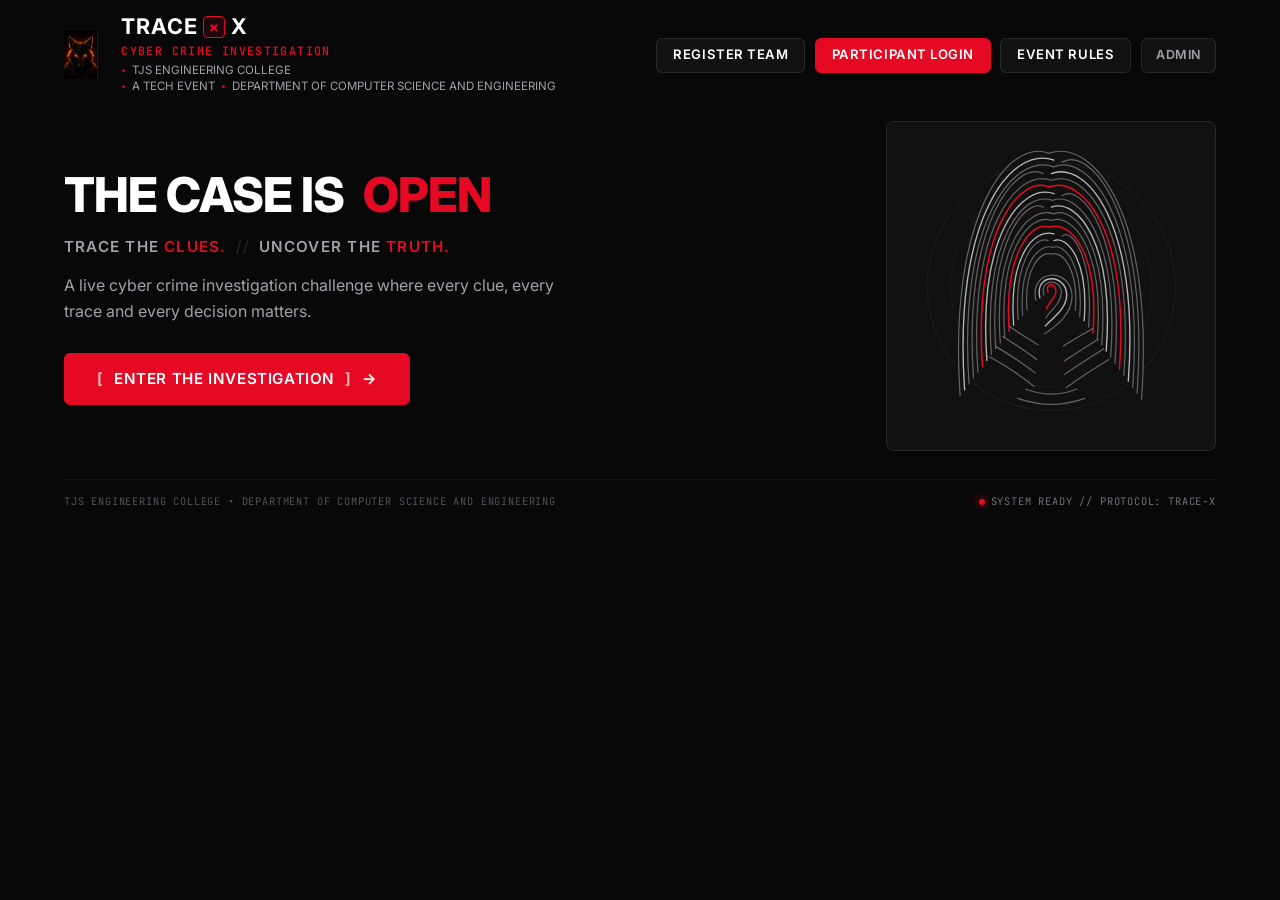
==== index.html @ c1a554b7 "Initial commit: TRACE x X cyber crime investigation portal & admin system" ====
<!DOCTYPE html>
<html lang="en">
<head>
  <meta charset="UTF-8">
  <meta name="viewport" content="width=device-width, initial-scale=1.0">
  <meta name="description" content="TRACE × X — Cyber Crime Investigation Technical Event conducted by the Department of Computer Science & Engineering, TJS Engineering College. The case is open.">
  <meta name="theme-color" content="#040405">
  <title>TRACE × X — Cyber Crime Investigation | TJS Engineering College</title>

  <!-- Google Fonts: Inter (Body), Montserrat (Cinematic Headings), JetBrains Mono (Technical Details) -->
  <link rel="preconnect" href="https://fonts.googleapis.com">
  <link rel="preconnect" href="https://fonts.gstatic.com" crossorigin>
  <link href="https://fonts.googleapis.com/css2?family=Inter:wght@400;500;600&family=JetBrains+Mono:wght@400;500;700&family=Montserrat:wght@700;800;900&display=swap" rel="stylesheet">

  <!-- Core Stylesheet -->
  <link rel="stylesheet" href="assets/css/style.css?v=poster">

  <!-- Session Check to Avoid Intro Flash During Internal Navigation -->
  <script>
    if (sessionStorage.getItem('traceX_intro_completed') === 'true' && !window.location.search.includes('intro=1') && !window.location.search.includes('t=')) {
      document.documentElement.classList.add('intro-bypassed');
    } else {
      document.documentElement.classList.add('intro-active');
    }
  </script>
</head>
<body>

  <!-- =========================================================================
  <!-- =========================================================================
       FINAL INTRO IMPLEMENTATION — EXACT 6-STEP STORYBOARD (10.0 SECONDS TOTAL)
       STEP 1 (0.0–0.8s): BLACK SCREEN (Completely black screen)
       STEP 2 (0.8–2.0s): DUAL SLASH (Two sharp crimson-red metallic slashes collide at center)
       STEP 3 (2.0–3.7s): EXACT SCREEN-CRACK EFFECT (Full-viewport glass cracks & central X)
       STEP 4 (3.7–5.2s): FULLSCREEN DIGITAL DISPLAY REVEAL (Complete viewport display, edge lighting)
       STEP 5 (5.2–9.0s): FULLSCREEN WELCOME TITLE ("WELCOME TO TRACE × X" across full screen)
       STEP 6 (9.0–10.0s): FINAL HOLD & HOMEPAGE TRANSITION (Auto transition at exactly 10.0s)
       ========================================================================= -->
  <div id="cinematic-intro-overlay" class="cinematic-intro-overlay" role="dialog" aria-modal="true" aria-label="TRACE × X Cinematic Intro">
    <div class="intro-stage-container" id="intro-stage-container">
      
      <!-- STEP 2: DUAL METALLIC SLASHES -->
      <div class="intro-slashes-container" aria-hidden="true">
        <div class="intro-slash slash-left" id="slash-left">
          <div class="slash-blade"></div>
          <div class="slash-flare"></div>
        </div>
        <div class="intro-slash slash-right" id="slash-right">
          <div class="slash-blade"></div>
          <div class="slash-flare"></div>
        </div>
      </div>

      <!-- STEP 3: EXACT FULL-VIEWPORT SCREEN-CRACK EFFECT & IMPACT -->
      <div class="intro-impact-container" id="intro-impact-container" aria-hidden="true">
        <div class="impact-flash" id="impact-flash"></div>
        <div class="impact-star-flare" id="impact-star-flare"></div>
        <div class="impact-x-energy" id="impact-x-energy">
          <div class="impact-x-arm arm-diag-left"></div>
          <div class="impact-x-arm arm-diag-right"></div>
        </div>
        <svg class="impact-crack-svg" id="impact-crack-svg" viewBox="0 0 1920 1080" preserveAspectRatio="none" fill="none" xmlns="http://www.w3.org/2000/svg">
          <!-- Central Impact Point (Center at 960, 540) -->
          <circle cx="960" cy="540" r="6" fill="#FFFFFF" class="crack-core" />
          <circle cx="960" cy="540" r="14" fill="none" stroke="#FF2438" stroke-width="2" class="crack-core-ring" />
          
          <!-- Primary Strong Diagonal Fracture Rays to Viewport Corners -->
          <path class="crack-ray crack-ray-tl" d="M960 540 L810 450 L680 390 L520 280 L350 180 L180 80 L0 0" stroke="#FFFFFF" stroke-width="2.2" stroke-linecap="round" />
          <path class="crack-ray crack-ray-tr" d="M960 540 L1110 450 L1240 390 L1400 280 L1570 180 L1740 80 L1920 0" stroke="#FFFFFF" stroke-width="2.2" stroke-linecap="round" />
          <path class="crack-ray crack-ray-br" d="M960 540 L1120 630 L1260 700 L1420 810 L1590 910 L1760 1000 L1920 1080" stroke="#FFFFFF" stroke-width="2.2" stroke-linecap="round" />
          <path class="crack-ray crack-ray-bl" d="M960 540 L800 630 L660 700 L500 810 L330 910 L160 1000 L0 1080" stroke="#FFFFFF" stroke-width="2.2" stroke-linecap="round" />
          
          <!-- Cardinal & Secondary Rays Spreading Across Viewport -->
          <path class="crack-ray crack-ray-t" d="M960 540 L940 410 L970 290 L950 150 L960 0" stroke="#FFFFFF" stroke-width="1.8" stroke-linecap="round" />
          <path class="crack-ray crack-ray-b" d="M960 540 L975 670 L950 790 L965 930 L960 1080" stroke="#FFFFFF" stroke-width="1.8" stroke-linecap="round" />
          <path class="crack-ray crack-ray-l" d="M960 540 L790 530 L620 550 L420 535 L210 545 L0 540" stroke="#FFFFFF" stroke-width="1.8" stroke-linecap="round" />
          <path class="crack-ray crack-ray-r" d="M960 540 L1130 530 L1300 550 L1500 535 L1710 545 L1920 540" stroke="#FFFFFF" stroke-width="1.8" stroke-linecap="round" />
          
          <!-- Smaller Branching Fractures Between Main Cracks -->
          <path class="crack-ray crack-branch-1" d="M960 540 L860 360 L780 230 L710 90" stroke="#FFFFFF" stroke-width="1.4" stroke-linecap="round" />
          <path class="crack-ray crack-branch-2" d="M960 540 L1060 360 L1140 230 L1210 90" stroke="#FFFFFF" stroke-width="1.4" stroke-linecap="round" />
          <path class="crack-ray crack-branch-3" d="M960 540 L1070 720 L1160 850 L1230 990" stroke="#FFFFFF" stroke-width="1.4" stroke-linecap="round" />
          <path class="crack-ray crack-branch-4" d="M960 540 L850 720 L760 850 L690 990" stroke="#FFFFFF" stroke-width="1.4" stroke-linecap="round" />

          <!-- Lateral Crimson-Red Fracture Highlights -->
          <path class="crack-sub crack-sub-1" d="M810 450 L760 480 L710 495 L650 510" stroke="#FF2438" stroke-width="1.3" stroke-linecap="round" />
          <path class="crack-sub crack-sub-2" d="M1110 450 L1160 480 L1210 495 L1270 510" stroke="#FF2438" stroke-width="1.3" stroke-linecap="round" />
          <path class="crack-sub crack-sub-3" d="M1120 630 L1080 680 L1030 710 L990 750" stroke="#FF2438" stroke-width="1.3" stroke-linecap="round" />
          <path class="crack-sub crack-sub-4" d="M800 630 L840 680 L890 710 L930 750" stroke="#FF2438" stroke-width="1.3" stroke-linecap="round" />
          <path class="crack-sub crack-sub-5" d="M520 280 L480 320 L440 350" stroke="#FF2438" stroke-width="1.3" stroke-linecap="round" />
          <path class="crack-sub crack-sub-6" d="M1400 280 L1440 320 L1480 350" stroke="#FF2438" stroke-width="1.3" stroke-linecap="round" />
          
          <!-- Realistic Shattered Glass Shard Facets (Subtle Transparent Refraction) -->
          <polygon points="960,540 1030,480 1000,570" fill="rgba(255,255,255,0.06)" stroke="rgba(255,255,255,0.35)" stroke-width="0.9" class="crack-shard" />
          <polygon points="960,540 890,470 930,440" fill="rgba(255,255,255,0.06)" stroke="rgba(255,255,255,0.35)" stroke-width="0.9" class="crack-shard" />
          <polygon points="960,540 880,590 920,620" fill="rgba(255,255,255,0.06)" stroke="rgba(255,255,255,0.35)" stroke-width="0.9" class="crack-shard" />
          <polygon points="960,540 1040,610 990,630" fill="rgba(255,255,255,0.06)" stroke="rgba(255,255,255,0.35)" stroke-width="0.9" class="crack-shard" />
          <polygon points="960,540 980,440 1050,470" fill="rgba(229,9,36,0.07)" stroke="rgba(255,36,56,0.35)" stroke-width="0.9" class="crack-shard" />
          <polygon points="960,540 940,640 870,610" fill="rgba(229,9,36,0.07)" stroke="rgba(255,36,56,0.35)" stroke-width="0.9" class="crack-shard" />
        </svg>
      </div>

      <!-- STEP 4 & 5: FULLSCREEN DIGITAL DISPLAY & FULLSCREEN WELCOME TITLE -->
      <div class="intro-fullscreen-display" id="intro-fullscreen-display">
        <!-- Full-Viewport Restrained Crimson Edge Lighting & Subtle Digital Sheen -->
        <div class="display-edge-lighting" aria-hidden="true"></div>
        <div class="display-scanline-sheen" aria-hidden="true"></div>
        <div class="display-ambient-core" aria-hidden="true"></div>

        <!-- STEP 5: FULLSCREEN WELCOME TITLE (CENTERED DIRECTLY ON VIEWPORT) -->
        <div class="display-title-container" id="display-title-container">
          <div class="intro-welcome-group" id="intro-welcome-group">
            <div class="intro-welcome-sub">WELCOME TO</div>
            <h1 class="intro-welcome-heading" id="intro-welcome-heading">
              TRACE <span class="accent-title-sep">×</span> <span class="accent-crimson-letter">X</span>
            </h1>
          </div>
        </div>
      </div>

    </div>
  </div>

  <!-- =========================================================================
       ATMOSPHERIC FORENSIC BACKGROUND (CSS BASED)
       ========================================================================= -->
  <div class="bg-ambient-layer" aria-hidden="true">
    <div class="ambient-glow-core"></div>
    <div class="ambient-glow-top"></div>
    <div class="forensic-grid"></div>
    <div class="forensic-crosshair crosshair-tl">+ 00.12° N // FORENSIC CORE</div>
    <div class="forensic-crosshair crosshair-br">SYS.LEVEL // TRACE × X</div>
  </div>

  <!-- =========================================================================
       PAGE CONTENT WRAPPER
       ========================================================================= -->
  <div class="page-container">

    <!-- ---------------------------------------------------------------------
         HEADER — TOP SECTION
         --------------------------------------------------------------------- -->
    <header class="site-header" id="site-header">
      <div class="container-wide">
        <div class="header-inner">
          
          <!-- LEFT SIDE: BRANDING -->
          <a href="index.html" class="brand-group" style="text-decoration: none; color: inherit;">
            <div class="brand-logo-wrap">
              <img src="assets/images/fox-logo.png" alt="FOX Technical Event Logo" class="fox-logo-img">
            </div>

            <div class="brand-text-column">
              <!-- Event Title -->
              <div class="brand-title-row">
                <span class="brand-title-text">TRACE</span>
                <span class="brand-x-badge" aria-label="X">
                  <span class="brand-x-symbol">×</span>
                </span>
                <span class="brand-title-text">X</span>
              </div>

              <!-- Subtitle -->
              <div class="brand-subtitle">CYBER CRIME INVESTIGATION</div>

              <!-- Institutional Details -->
              <div class="brand-college-info">
                <div class="brand-college-line">
                  <span class="brand-bullet">•</span>
                  <span>TJS ENGINEERING COLLEGE</span>
                </div>
                <div class="brand-college-line">
                  <span class="brand-bullet">•</span>
                  <span>A TECH EVENT</span>
                  <span class="brand-bullet">•</span>
                  <span>DEPARTMENT OF COMPUTER SCIENCE AND ENGINEERING</span>
                </div>
              </div>
            </div>
          </a>

          <!-- RIGHT SIDE: FOUR ACTION BUTTONS IN ONE ROW -->
          <nav class="header-actions" aria-label="Quick Access">
            <a href="register.html" class="nav-action-btn btn-register-team" id="btn-register-team">
              REGISTER TEAM
            </a>
            <a href="login.html" class="nav-action-btn btn-participant-login" id="btn-participant-login">
              PARTICIPANT LOGIN
            </a>
            <a href="rules.html" class="nav-action-btn btn-event-rules" id="btn-event-rules">
              EVENT RULES
            </a>
            <a href="admin-login.html" class="nav-action-btn btn-admin" id="btn-admin">
              ADMIN
            </a>
          </nav>

        </div>
      </div>
    </header>

    <!-- =========================================================================
         VIEW 1: HOMEPAGE VIEW (HERO SECTION + FOOTER)
         ========================================================================= -->
    <div class="trace-view trace-view-active" id="view-homepage">
      <!-- ---------------------------------------------------------------------
           MAIN HERO SECTION (CENTERED & BALANCED)
           --------------------------------------------------------------------- -->
      <main class="hero-wrapper" id="main-content">
      <div class="container-wide">
        <div class="hero-layout-grid">

          <section class="hero-content" aria-labelledby="main-heading">

            <!-- MAIN HEADING: THE CASE IS OPEN -->
            <h1 class="hero-main-heading" id="main-heading">
              <span class="heading-white">THE CASE IS</span>
              <span class="heading-open">OPEN</span>
            </h1>

            <!-- SUBHEADING -->
            <div class="hero-subheading">
              <span>TRACE THE <span class="highlight-crimson">CLUES.</span></span>
              <span class="subheading-divider" aria-hidden="true">//</span>
              <span>UNCOVER THE <span class="highlight-crimson">TRUTH.</span></span>
            </div>

            <!-- DESCRIPTION -->
            <p class="hero-description">
              A live cyber crime investigation challenge where every clue,
              every trace and every decision matters.
            </p>

            <!-- PRIMARY ACTION BUTTON -->
            <div class="hero-action-group">
              <a href="cases.html" class="btn-enter-investigation" id="btn-enter-investigation">
                <span class="btn-bracket">[</span>
                <span>ENTER THE INVESTIGATION</span>
                <span class="btn-bracket">]</span>
                <span class="btn-arrow" aria-hidden="true">→</span>
              </a>
            </div>

          </section>

          <!-- RIGHT-SIDE DIGITAL FORENSICS VISUAL (DECORATIVE) -->
          <aside class="hero-forensics-visual" aria-hidden="true" role="presentation">
            <div class="forensic-hud-frame">
              <!-- Corner brackets -->
              <span class="hud-bracket hud-bracket-tl"></span>
              <span class="hud-bracket hud-bracket-tr"></span>
              <span class="hud-bracket hud-bracket-bl"></span>
              <span class="hud-bracket hud-bracket-br"></span>

              <!-- Corner HUD details -->
              <span class="hud-meta-label hud-meta-tl">+ 00.12° N // FORENSIC</span>
              <span class="hud-meta-label hud-meta-tr">SYS.LEVEL 07</span>
              <span class="hud-meta-label hud-meta-bl">BIOMETRIC SCAN</span>
              <span class="hud-meta-label hud-meta-br">X-TRACE // 0x4F</span>

              <!-- Moving Laser Scanning Beam -->
              <div class="forensic-scanner-beam"></div>

              <!-- Vector HUD & Fingerprint Graphic -->
              <svg class="forensic-hud-svg" viewBox="0 0 420 430" fill="none" xmlns="http://www.w3.org/2000/svg">
                <!-- Circular Target Reticles -->
                <circle class="reticle-outer" cx="210" cy="215" r="185" />
                <circle class="reticle-mid" cx="210" cy="215" r="150" />
                <circle class="reticle-inner" cx="210" cy="215" r="115" />

                <!-- Reticle Axes -->
                <line class="reticle-axis" x1="210" y1="20" x2="210" y2="60" />
                <line class="reticle-axis" x1="210" y1="370" x2="210" y2="410" />
                <line class="reticle-axis" x1="15" y1="215" x2="55" y2="215" />
                <line class="reticle-axis" x1="365" y1="215" x2="405" y2="215" />

                <!-- Coordinate text markers -->
                <text x="210" y="16" class="hud-axis-text">000° // NOR</text>
                <text x="408" y="218" class="hud-axis-text">090°</text>
                <text x="210" y="424" class="hud-axis-text">180° // SOU</text>
                <text x="12" y="218" class="hud-axis-text">270°</text>

                <!-- Center Crosshair Accent -->
                <circle cx="210" cy="215" r="3" fill="rgba(229,9,36,0.3)" />

                <!-- Intricate Biometric Fingerprint Ridges -->
                <g class="fp-ridges-group">
                  <path class="fp-ridge fp-core" d="M 205 224 C 200 210 216 208 217 222 C 216 232 207 238 203 248" />
                  <path class="fp-ridge" d="M 199 228 C 192 204 224 202 225 224 C 224 242 209 250 202 262" />
                  <path class="fp-ridge fp-white" d="M 193 232 C 184 196 232 194 233 228 C 232 250 212 262 201 274" />
                  <path class="fp-ridge" d="M 187 236 C 176 188 240 186 241 230 C 240 258 217 274 200 286" />
                  <path class="fp-ridge" d="M 173.9 249.6 C 168.9 188.6 194.0 161.2 210.0 167.0 C 226.0 161.2 251.1 188.6 245.7 251.0" />
                  <path class="fp-ridge" d="M 167.2 258.3 C 161.4 183.1 191.1 150.0 212.7 157.0 C 228.9 150.0 258.6 183.1 252.3 259.9" />
                  <path class="fp-ridge" d="M 160.6 264.4 C 153.8 177.6 186.2 138.8 205.2 147.0" />
                  <path class="fp-ridge fp-white" d="M 214.0 147.0 C 233.8 138.8 266.2 177.6 258.9 266.4" />
                  <path class="fp-ridge fp-white" d="M 153.9 273.0 C 146.3 172.1 183.3 127.6 213.9 137.0" />
                  <path class="fp-ridge" d="M 226.0 140.0 C 240.7 127.6 273.7 172.1 265.5 275.4" />
                  <path class="fp-ridge fp-glow" d="M 147.3 281.8 C 138.7 166.6 180.4 116.4 207.2 127.0 C 239.6 116.4 281.3 166.6 272.0 284.4" />
                  <path class="fp-ridge" d="M 140.6 290.5 C 131.2 161.1 177.5 105.2 210.0 117.0 C 242.5 105.2 288.8 161.1 278.6 293.4" />
                  <path class="fp-ridge" d="M 134.0 299.2 C 123.6 155.6 174.5 94.0 213.7 107.0 C 245.5 94.0 296.4 155.6 285.2 302.4" />
                  <path class="fp-ridge" d="M 127.3 308.0 C 116.0 150.1 171.6 82.8 198.0 97.0" />
                  <path class="fp-ridge fp-white" d="M 210.0 97.0 C 248.4 82.8 304.0 150.1 291.8 311.4" />
                  <path class="fp-ridge" d="M 120.7 316.7 C 108.5 144.6 168.7 71.6 211.7 87.0 C 251.3 71.6 311.5 144.6 298.4 320.3" />
                  <path class="fp-ridge fp-white" d="M 114.0 325.4 C 100.9 139.1 165.8 60.4 214.0 77.0" />
                  <path class="fp-ridge" d="M 226.0 80.0 C 254.2 60.4 319.1 139.1 304.9 329.3" />
                  <path class="fp-ridge fp-glow" d="M 107.4 334.2 C 93.4 133.6 162.8 49.2 206.6 67.0 C 257.2 49.2 326.6 133.6 311.5 338.3" />
                  <path class="fp-ridge" d="M 100.7 342.9 C 85.8 128.1 159.9 38.0 210.0 57.0 C 260.1 38.0 334.2 128.1 318.1 347.3" />
                  <path class="fp-ridge" d="M 94.1 351.6 C 78.2 122.6 157.0 26.8 197.8 47.0" />
                  <path class="fp-ridge fp-white" d="M 210.0 47.0 C 263.0 26.8 341.8 122.6 324.7 356.3" />
                  <path class="fp-ridge" d="M 87.4 360.4 C 70.7 117.1 154.1 15.6 213.6 37.0 C 266.0 15.6 349.3 117.1 331.3 365.3" />
                  <path class="fp-ridge fp-white" d="M 80.8 369.1 C 63.1 111.6 151.1 4.4 214.0 27.0" />
                  <path class="fp-ridge" d="M 226.0 30.0 C 268.9 4.4 356.9 111.6 337.8 374.2" />
                  <path class="fp-ridge" d="M 74.1 377.8 C 55.6 106.1 148.2 -6.8 206.5 17.0 C 271.8 -6.8 364.4 106.1 344.4 383.2" />
                  <path class="fp-ridge" d="M 148 275 C 160 284 175 292 190 302" />
                  <path class="fp-ridge" d="M 138 290 C 154 300 170 310 188 324" />
                  <path class="fp-ridge" d="M 128 305 C 146 316 166 328 186 344" />
                  <path class="fp-ridge" d="M 118 320 C 140 332 162 346 184 364" />
                  <path class="fp-ridge" d="M 272 278 C 258 286 244 294 228 304" />
                  <path class="fp-ridge" d="M 280 294 C 264 304 248 314 230 326" />
                  <path class="fp-ridge" d="M 288 308 C 270 320 250 332 230 346" />
                  <path class="fp-ridge" d="M 296 324 C 276 336 254 350 232 366" />
                  <path class="fp-ridge" d="M 172 368 C 196 378 224 378 248 368" />
                  <path class="fp-ridge" d="M 160 382 C 195 394 225 394 260 382" />
                </g>

                <!-- Evidence Node 01 (Upper Left Minutia) -->
                <g class="evidence-node-group">
                  <polyline class="evidence-line" points="152,162 108,125 48,125" />
                  <circle class="evidence-node-ring" cx="152" cy="162" r="7" />
                  <circle class="evidence-node-dot" cx="152" cy="162" r="2.5" />
                  <rect class="evidence-tag-bg" x="42" y="112" width="68" height="15" rx="2" />
                  <text class="evidence-tag-text" x="48" y="123">NODE // 01</text>
                </g>

                <!-- Evidence Node 02 (Upper Right Bifurcation) -->
                <g class="evidence-node-group">
                  <polyline class="evidence-line" points="268,178 316,145 376,145" />
                  <circle class="evidence-node-ring" cx="268" cy="178" r="7" />
                  <circle class="evidence-node-dot" cx="268" cy="178" r="2.5" />
                  <rect class="evidence-tag-bg" x="312" y="132" width="66" height="15" rx="2" />
                  <text class="evidence-tag-text" x="318" y="143">BIFURC // 02</text>
                </g>

                <!-- Evidence Node 03 (Lower Left Delta) -->
                <g class="evidence-node-group">
                  <polyline class="evidence-line" points="145,275 102,305 44,305" />
                  <circle class="evidence-node-ring" cx="145" cy="275" r="7" />
                  <circle class="evidence-node-dot" cx="145" cy="275" r="2.5" />
                  <rect class="evidence-tag-bg" x="44" y="292" width="62" height="15" rx="2" />
                  <text class="evidence-tag-text" x="50" y="303">DELTA // 03</text>
                </g>

                <!-- Evidence Node 04 (Lower Right Match) -->
                <g class="evidence-node-group">
                  <polyline class="evidence-line" points="275,290 322,320 376,320" />
                  <circle class="evidence-node-ring" cx="275" cy="290" r="7" />
                  <circle class="evidence-node-dot" cx="275" cy="290" r="2.5" />
                  <rect class="evidence-tag-bg" x="316" y="307" width="62" height="15" rx="2" />
                  <text class="evidence-tag-text" x="322" y="318">MATCH // 99%</text>
                </g>
              </svg>
            </div>

            <!-- Small Technical Telemetry Panel -->
            <div class="forensic-tech-card">
              <div class="tech-card-header">
                <div class="tech-card-status">
                  <span class="status-pulse-dot" aria-hidden="true"></span>
                  <span class="status-title">TRACE STATUS: ACTIVE</span>
                </div>
                <span class="tech-card-code">SEC.07 // FORENSIC</span>
              </div>
              <div class="tech-card-grid">
                <div class="tech-metric">
                  <span class="metric-label">DIGITAL FORENSICS</span>
                  <span class="metric-value">ANALYSIS RUNNING</span>
                </div>
                <div class="tech-metric">
                  <span class="metric-label">EVIDENCE DETECTED</span>
                  <span class="metric-value metric-alert">99.4% BIOMETRIC</span>
                </div>
                <div class="tech-metric">
                  <span class="metric-label">SIGNAL ANALYSIS</span>
                  <span class="metric-value">INTEGRITY VERIFIED</span>
                </div>
              </div>
            </div>

          </aside>

        </div>
      </div>
    </main>

    <!-- ---------------------------------------------------------------------
         MINIMAL SUBTLE FOOTER STRIP
         --------------------------------------------------------------------- -->
    <footer class="site-footer-minimal" id="homepage-footer">
      <div class="container-wide">
        <div class="footer-inner-minimal">
          <div>
            TJS ENGINEERING COLLEGE • DEPARTMENT OF COMPUTER SCIENCE AND ENGINEERING
          </div>
          <div class="footer-status-pill">
            <span class="status-dot" aria-hidden="true"></span>
            <span>SYSTEM READY // PROTOCOL: TRACE-X</span>
          </div>
        </div>
      </div>
    </footer>

    </div><!-- End #view-homepage -->

    <!-- =========================================================================
         VIEW 2: CASE SELECTION PROTOCOL (PRESERVED UI & ALL 15 CARDS)
         ========================================================================= -->
    <div class="trace-view" id="view-case-selection" style="display: none;">
      <main class="cases-wrapper" id="cases-content">
        <div class="container-wide">

          <!-- Subtle Back to Homepage Link -->
          <div>
            <a href="index.html" class="back-home-link" id="btn-back-home">
              <span>←</span> BACK TO HOMEPAGE
            </a>
          </div>

          <!-- Section Introduction -->
          <div class="cases-intro-block">
            <div class="cases-protocol-tag">CASE SELECTION PROTOCOL</div>
            <h1 class="cases-title">SELECT YOUR CASE</h1>
            <p class="cases-subtitle">
              Choose a cyber crime investigation case to begin your mission.
            </p>
          </div>

          <!-- INVESTIGATION CASES RESPONSIVE GRID -->
          <div class="cases-grid" role="radiogroup" aria-label="Select Investigation Case" id="cases-grid-container">

            <!-- CASE 01 -->
            <article class="case-card" role="radio" tabindex="0" aria-checked="false" data-case-id="case-01" data-case-name="CASE 01 — STOLEN SOCIAL MEDIA ACCOUNT">
              <h2 class="case-name">CASE 01 — STOLEN SOCIAL MEDIA ACCOUNT</h2>
              <p class="case-description">
                A student's social media account has been taken over.<br>Find how the attacker gained access.
              </p>
            </article>

            <!-- CASE 02 -->
            <article class="case-card" role="radio" tabindex="0" aria-checked="false" data-case-id="case-02" data-case-name="CASE 02 — PHISHING EMAIL ATTACK">
              <h2 class="case-name">CASE 02 — PHISHING EMAIL ATTACK</h2>
              <p class="case-description">
                A student receives a suspicious email asking for login details.<br>Identify the clues that reveal the phishing attempt.
              </p>
            </article>

            <!-- CASE 03 -->
            <article class="case-card" role="radio" tabindex="0" aria-checked="false" data-case-id="case-03" data-case-name="CASE 03 — HACKED COLLEGE WEBSITE">
              <h2 class="case-name">CASE 03 — HACKED COLLEGE WEBSITE</h2>
              <p class="case-description">
                The college website has been changed without permission.<br>Investigate the evidence to understand how access was gained.
              </p>
            </article>

            <!-- CASE 04 -->
            <article class="case-card" role="radio" tabindex="0" aria-checked="false" data-case-id="case-04" data-case-name="CASE 04 — FAKE ONLINE PAYMENT">
              <h2 class="case-name">CASE 04 — FAKE ONLINE PAYMENT</h2>
              <p class="case-description">
                A student loses money after a suspicious online transaction.<br>Trace the evidence and identify the fraud.
              </p>
            </article>

            <!-- CASE 05 -->
            <article class="case-card" role="radio" tabindex="0" aria-checked="false" data-case-id="case-05" data-case-name="CASE 05 — LEAKED STUDENT DATA">
              <h2 class="case-name">CASE 05 — LEAKED STUDENT DATA</h2>
              <p class="case-description">
                Private student information appears on an unauthorised platform.<br>Investigate how the information may have been exposed.
              </p>
            </article>

            <!-- CASE 06 -->
            <article class="case-card" role="radio" tabindex="0" aria-checked="false" data-case-id="case-06" data-case-name="CASE 06 — PASSWORD THEFT">
              <h2 class="case-name">CASE 06 — PASSWORD THEFT</h2>
              <p class="case-description">
                A user's account has been compromised after a password leak.<br>Find the clues that explain how access was obtained.
              </p>
            </article>

            <!-- CASE 07 -->
            <article class="case-card" role="radio" tabindex="0" aria-checked="false" data-case-id="case-07" data-case-name="CASE 07 — FAKE JOB OFFER SCAM">
              <h2 class="case-name">CASE 07 — FAKE JOB OFFER SCAM</h2>
              <p class="case-description">
                A student receives a job offer requesting personal information and an unexpected payment. Identify the signs of fraud.
              </p>
            </article>

            <!-- CASE 08 -->
            <article class="case-card" role="radio" tabindex="0" aria-checked="false" data-case-id="case-08" data-case-name="CASE 08 — ONLINE IDENTITY THEFT">
              <h2 class="case-name">CASE 08 — ONLINE IDENTITY THEFT</h2>
              <p class="case-description">
                Someone is using another person's identity online.<br>Examine the evidence to determine what happened.
              </p>
            </article>

            <!-- CASE 09 -->
            <article class="case-card" role="radio" tabindex="0" aria-checked="false" data-case-id="case-09" data-case-name="CASE 09 — MALWARE INFECTION">
              <h2 class="case-name">CASE 09 — MALWARE INFECTION</h2>
              <p class="case-description">
                A computer behaves strangely after a suspicious file is opened.<br>Investigate how the file may have infected the system.
              </p>
            </article>

            <!-- CASE 10 -->
            <article class="case-card" role="radio" tabindex="0" aria-checked="false" data-case-id="case-10" data-case-name="CASE 10 — SUSPICIOUS ACCOUNT LOGIN">
              <h2 class="case-name">CASE 10 — SUSPICIOUS ACCOUNT LOGIN</h2>
              <p class="case-description">
                An account shows an unexpected login from an unfamiliar device.<br>Examine the available details to identify suspicious activity.
              </p>
            </article>

            <!-- CASE 11 -->
            <article class="case-card" role="radio" tabindex="0" aria-checked="false" data-case-id="case-11" data-case-name="CASE 11 — CYBERBULLYING INVESTIGATION">
              <h2 class="case-name">CASE 11 — CYBERBULLYING INVESTIGATION</h2>
              <p class="case-description">
                A student receives threatening messages through a social platform.<br>Review the available evidence and identify the incident.
              </p>
            </article>

            <!-- CASE 12 -->
            <article class="case-card" role="radio" tabindex="0" aria-checked="false" data-case-id="case-12" data-case-name="CASE 12 — FAKE WEBSITE SCAM">
              <h2 class="case-name">CASE 12 — FAKE WEBSITE SCAM</h2>
              <p class="case-description">
                A website imitates a trusted service to collect user information.<br>Identify the signs that reveal the fake website.
              </p>
            </article>

            <!-- CASE 13 -->
            <article class="case-card" role="radio" tabindex="0" aria-checked="false" data-case-id="case-13" data-case-name="CASE 13 — STOLEN EMAIL ACCOUNT">
              <h2 class="case-name">CASE 13 — STOLEN EMAIL ACCOUNT</h2>
              <p class="case-description">
                A user can no longer access their email account.<br>Investigate the clues surrounding the account takeover.
              </p>
            </article>

            <!-- CASE 14 -->
            <article class="case-card" role="radio" tabindex="0" aria-checked="false" data-case-id="case-14" data-case-name="CASE 14 — UNAUTHORISED DATA ACCESS">
              <h2 class="case-name">CASE 14 — UNAUTHORISED DATA ACCESS</h2>
              <p class="case-description">
                Confidential files have been accessed without permission.<br>Examine the available records to understand what happened.
              </p>
            </article>

            <!-- CASE 15 -->
            <article class="case-card" role="radio" tabindex="0" aria-checked="false" data-case-id="case-15" data-case-name="CASE 15 — ONLINE SHOPPING FRAUD">
              <h2 class="case-name">CASE 15 — ONLINE SHOPPING FRAUD</h2>
              <p class="case-description">
                A customer pays for a product that never arrives.<br>Analyse the transaction details to identify the possible fraud.
              </p>
            </article>

          </div>

          <!-- PRIMARY OPEN CASE ACTION BUTTON -->
          <div class="cases-action-wrap">
            <button type="button" class="btn-open-case" id="btn-open-case" disabled>
              <span>[ OPEN CASE ]</span>
              <span aria-hidden="true">→</span>
            </button>
            <div class="cases-selection-hint" id="case-selection-hint">
              SELECT A CASE TO BEGIN INVESTIGATION
            </div>
          </div>

        </div>
      </main>

      <!-- SUBTLE FOOTER FOR CASES VIEW -->
      <footer class="site-footer-minimal" id="cases-footer">
        <div class="container-wide">
          <div class="footer-inner-minimal">
            <div>
              TJS ENGINEERING COLLEGE • DEPARTMENT OF COMPUTER SCIENCE AND ENGINEERING
            </div>
            <div class="footer-status-pill">
              <span class="status-dot" aria-hidden="true"></span>
              <span>CASE SELECTION PROTOCOL // ACTIVE</span>
            </div>
          </div>
        </div>
      </footer>
    </div><!-- End #view-case-selection -->

    <!-- =========================================================================
         VIEW 3: FULLSCREEN INVESTIGATION WORKSTATION
         Occupies available fullscreen viewport, strict isolation from homepage
         ========================================================================= -->
    <div class="trace-view" id="view-investigation" style="display: none;">
      <div class="investigation-wrapper">

        <!-- WORKSTATION SITE HEADER (DEDICATED INVESTIGATION HUD HEADER) -->
        <header class="site-header">
          <div class="container-wide">
            <div class="header-inner">
              
              <!-- LEFT SIDE: BRANDING -->
              <a href="index.html" class="brand-group" style="text-decoration: none; color: inherit;">
                <div class="brand-logo-wrap">
                  <img src="assets/images/fox-logo.png" alt="FOX Technical Event Logo" class="fox-logo-img">
                </div>

                <div class="brand-text-column">
                  <div class="brand-title-row">
                    <span class="brand-title-text">TRACE</span>
                    <span class="brand-x-badge" aria-label="X">
                      <span class="brand-x-symbol">×</span>
                    </span>
                    <span class="brand-title-text">X</span>
                  </div>

                  <div class="brand-subtitle">CYBER CRIME INVESTIGATION</div>

                  <div class="brand-college-info">
                    <div class="brand-college-line">
                      <span class="brand-bullet">•</span>
                      <span>TJS ENGINEERING COLLEGE</span>
                    </div>
                    <div class="brand-college-line">
                      <span class="brand-bullet">•</span>
                      <span>A TECH EVENT</span>
                      <span class="brand-bullet">•</span>
                      <span>DEPARTMENT OF COMPUTER SCIENCE AND ENGINEERING</span>
                    </div>
                  </div>
                </div>
              </a>

              <!-- RIGHT SIDE: HUD QUICK TELEMETRY -->
              <div class="header-actions">
                <div class="hud-status-badge" title="Active Security Monitoring">
                  <span class="hud-pulse-dot" aria-hidden="true"></span>
                  <span>LIVE INVESTIGATION</span>
                </div>
                <button type="button" class="nav-action-btn" id="btn-switch-case" style="font-size: 0.72rem; padding: 0.5rem 1rem; background: transparent; cursor: pointer;">
                  CASES
                </button>
              </div>

            </div>
          </div>
        </header>

        <!-- INVESTIGATION HUD / TELEMETRY STATUS BAR -->
        <div class="investigation-hud-bar" role="region" aria-label="Investigation Status Bar">
          <div class="container-wide">
            <div class="hud-container">
              
              <!-- Selected Case Indicator -->
              <div class="hud-case-identity">
                <span class="hud-case-pill" id="hud-case-tag">CASE ACTIVE</span>
                <h1 class="hud-case-title" id="hud-case-title">CASE 01 — STOLEN SOCIAL MEDIA ACCOUNT</h1>
              </div>

              <!-- Live Session & Network Telemetry -->
              <div class="hud-telemetry">
                <div class="hud-status-badge">
                  <span class="hud-pulse-dot" aria-hidden="true"></span>
                  <span>INVESTIGATION ACTIVE // SECURE SESSION // LIVE</span>
                </div>

                <div class="hud-conn-badge" id="hud-connection-status">
                  <span class="conn-dot" aria-hidden="true"></span>
                  <span id="conn-status-text">CONNECTION: SECURE</span>
                </div>
              </div>

              <!-- Round 1 Countdown Timer -->
              <div class="hud-timer-card" id="hud-timer-card" role="timer" aria-live="polite">
                <div class="hud-timer-meta">
                  <span class="hud-timer-round">ROUND 1</span>
                  <span class="hud-timer-status">TIME REMAINING</span>
                </div>
                <div class="hud-timer-digits" id="round1-timer-display">10:00</div>
              </div>

            </div>
          </div>
        </div>

        <!-- THREE-PART WORKSTATION MAIN AREA -->
        <main class="workstation-main" id="investigation-main-content">
          <div class="container-wide">
            <div class="workstation-grid">

              <!-- LEFT PANEL: DIGITAL EVIDENCE -->
              <aside class="evidence-panel" aria-label="Digital Evidence Dossier">
                <div class="panel-header-row">
                  <h2 class="panel-heading">
                    <span class="panel-heading-icon" aria-hidden="true">◈</span>
                    <span>DIGITAL EVIDENCE</span>
                  </h2>
                  <span class="panel-counter-badge" id="evidence-counter-badge">4 ARTIFACTS</span>
                </div>

                <!-- Case Summary Overview -->
                <div class="evidence-dossier-overview" id="evidence-summary-container">
                  <div class="overview-label">CASE SUMMARY BRIEFING</div>
                  <p class="overview-text" id="evidence-case-summary">
                    Loading case briefing...
                  </p>
                </div>

                <!-- Scrollable Evidence Artifacts -->
                <div class="evidence-records-scroll" id="evidence-records-list">
                  <!-- Dynamically populated from TRACE_INVESTIGATION_CASES -->
                </div>
              </aside>

              <!-- CENTER PANEL: QUESTION & ANSWER WORKSPACE -->
              <section class="question-panel" aria-label="Investigation Question Area">
                
                <!-- Question Header Row -->
                <div class="question-counter-indicator" id="question-counter-display">
                  QUESTION 01 / 15
                </div>
                <div class="question-status-indicator" id="question-answered-status">
                  SELECT ONE ANSWER
                </div>

                <!-- Slim Progress Bar -->
                <div class="question-progress-bar" role="progressbar" aria-valuenow="7" aria-valuemin="0" aria-valuemax="100">
                  <div class="question-progress-fill" id="question-progress-fill" style="width: 6.67%;"></div>
                </div>

                <!-- ALL QUESTIONS ANSWERED / REVIEW MODE BANNER -->
                <div class="round-all-answered-banner" id="round-all-answered-banner" style="display: none;">
                  <div class="banner-text-group">
                    <span class="banner-title">ALL QUESTIONS ANSWERED</span>
                    <span class="banner-sub">You may review your answers until the round ends.</span>
                  </div>
                  <span class="banner-status-pill">REVIEW MODE ACTIVE</span>
                </div>

                <!-- Question Statement Box -->
                <div class="question-statement-box">
                  <div class="question-label-prefix" id="question-prefix-label">QUESTION 01</div>
                  <h3 class="question-statement-text" id="question-text">
                    Loading question data...
                  </h3>
                </div>

                <!-- Options Stack (4 Cards) -->
                <div class="options-stack" id="options-stack" role="radiogroup" aria-label="Question Options">
                  <!-- Dynamically populated 4 options -->
                </div>

                <!-- Question Navigation Bar -->
                <div class="question-navigation-row">
                  <!-- Previous Button -->
                  <button type="button" class="btn-nav-prev" id="btn-prev-question" disabled>
                    <span aria-hidden="true">←</span>
                    <span>PREVIOUS</span>
                  </button>

                  <!-- Quick Indicators Strip -->
                  <div class="question-indicators-strip" id="question-indicators-strip" aria-label="Question Navigator">
                    <!-- Bullets dynamically generated -->
                  </div>

                  <!-- Next / Submit Button -->
                  <div id="next-action-wrapper">
                    <button type="button" class="btn-nav-next" id="btn-next-question">
                      <span>NEXT QUESTION</span>
                      <span aria-hidden="true">→</span>
                    </button>
                  </div>
                </div>

              </section>

            </div>
          </div>
        </main>

        <!-- WORKSTATION FOOTER -->
        <footer class="site-footer-minimal">
          <div class="container-wide">
            <div class="footer-inner-minimal">
              <div>
                TJS ENGINEERING COLLEGE • DEPARTMENT OF COMPUTER SCIENCE AND ENGINEERING
              </div>
              <div class="footer-status-pill">
                <span class="status-dot" aria-hidden="true"></span>
                <span>ROUND 1 WORKSTATION // ENCRYPTED SESSION</span>
              </div>
            </div>
          </div>
        </footer>

      </div><!-- End .investigation-wrapper -->

      <!-- MODALS FOR INVESTIGATION WORKSTATION -->
      <!-- MODAL 1: TAB / WINDOW SWITCH / FULLSCREEN EXIT VIOLATION OVERLAY -->
      <div class="violation-overlay" id="violation-overlay" role="alertdialog" aria-modal="true" aria-labelledby="violation-title">
        <div class="violation-modal-box">
          <div class="violation-alert-badge" aria-hidden="true">
            <span>⚠</span>
            <span>SECURITY PROTOCOL ALERT</span>
          </div>

          <h2 class="violation-heading" id="violation-title">
            INVESTIGATION VIOLATION
          </h2>

          <p class="violation-subtext">
            SECURITY ANOMALY DETECTED<br>
            You have exited fullscreen or left the active investigation environment.
          </p>

          <div class="violation-count-card">
            <div class="violation-count-digits" id="violation-counter-display">
              VIOLATION 01 / 03
            </div>
            <div class="violation-policy-note" id="violation-warning-note">
              Warning 1 of 3: Return immediately to maintain event integrity.
            </div>
          </div>

          <button type="button" class="btn-violation-return" id="btn-violation-return">
            [ RETURN TO INVESTIGATION ]
          </button>
        </div>
      </div>

      <!-- MODAL 2: CONFIRMATION BEFORE FINAL SUBMISSION -->
      <div class="confirm-modal-overlay" id="confirm-submit-modal" role="dialog" aria-modal="true" aria-labelledby="confirm-modal-title">
        <div class="confirm-modal-box">
          <h2 class="confirm-title" id="confirm-modal-title">
            CONFIRM ROUND 1 SUBMISSION
          </h2>

          <p class="confirm-desc">
            Are you sure you wish to submit your Round 1 investigation dossier? Once submitted, all answers are permanently locked and cannot be altered.
          </p>

          <div class="confirm-answered-stat" id="confirm-stat-display">
            ANSWERED: 15 OF 15 QUESTIONS
          </div>

          <div class="confirm-actions-row">
            <button type="button" class="btn-confirm-cancel" id="btn-cancel-submit">
              [ CANCEL &amp; REVIEW ]
            </button>
            <button type="button" class="btn-confirm-proceed" id="btn-proceed-submit">
              [ CONFIRM FINAL SUBMISSION ]
            </button>
          </div>
        </div>
      </div>

      <!-- MODAL: ROUND EARLY SUBMISSION WAITING SCREEN -->
      <div class="round-waiting-screen-overlay" id="round-waiting-screen" role="region" aria-label="Investigation Round Early Submission Waiting Screen" style="display: none;">
        <div class="waiting-card">
          <div class="waiting-badge">
            <span class="waiting-pulse-dot" aria-hidden="true"></span>
            <span id="waiting-badge-text">ROUND 1 SUBMITTED</span>
          </div>

          <h2 class="waiting-title" id="waiting-main-heading">
            ROUND 1 SUBMITTED
          </h2>

          <div class="waiting-subtext-box">
            <p class="waiting-msg-primary" id="waiting-subtext-primary">Waiting for the round to end...</p>
            <p class="waiting-msg-secondary" id="waiting-subtext-secondary">All selected answers have been cryptographically saved and locked. In accordance with official event rules, the next investigation phase unlocks strictly when the countdown reaches 00:00.</p>
          </div>

          <div class="waiting-timer-panel">
            <div class="waiting-timer-meta">
              <span class="waiting-timer-tag">OFFICIAL ROUND COUNTDOWN</span>
              <span class="waiting-timer-label">TIME REMAINING:</span>
            </div>
            <div class="waiting-timer-digits" id="waiting-timer-display">
              10:00
            </div>
          </div>

          <div class="waiting-meta-grid">
            <div class="waiting-meta-item">
              <div class="meta-k">CASE INVESTIGATED</div>
              <div class="meta-v" id="waiting-case-title">CASE 01 — STOLEN SOCIAL MEDIA ACCOUNT</div>
            </div>

            <div class="waiting-meta-item">
              <div class="meta-k">TEAM IDENTIFIER</div>
              <div class="meta-v" id="waiting-team-id">TX-2026-TEAM</div>
            </div>

            <div class="waiting-meta-item">
              <div class="meta-k">ANSWERS RECORDED</div>
              <div class="meta-v" id="waiting-answers-count">15 / 15 QUESTIONS LOCKED</div>
            </div>

            <div class="waiting-meta-item">
              <div class="meta-k">NEXT PROTOCOL STATUS</div>
              <div class="meta-v" id="waiting-next-status">ROUND 2 UNLOCKS AT 00:00</div>
            </div>
          </div>

          <div class="waiting-security-note">
            <span class="waiting-sec-icon" aria-hidden="true">🔒</span>
            <span>Submissions locked. You may advance immediately without waiting for remaining time.</span>
          </div>

          <div class="waiting-actions-row" style="margin-top: 1.2rem; display: flex; justify-content: center;">
            <button type="button" class="btn-enter-round2" id="btn-waiting-advance-now" style="padding: 0.75rem 1.8rem; font-size: 0.85rem; font-weight: 800; cursor: pointer;">
              <span>[ ADVANCE TO NEXT PHASE IMMEDIATELY ]</span>
              <span aria-hidden="true">→</span>
            </button>
          </div>
        </div>
      </div>

      <!-- MODAL 2.5: EVENT STANDBY BROADCAST OVERLAY -->
      <div class="completion-screen-overlay" id="event-standby-overlay" style="display: none;" role="region" aria-label="Investigation Standby Mode">
        <div class="completion-card" style="border-color: rgba(229, 9, 36, 0.6); box-shadow: 0 0 50px rgba(229, 9, 36, 0.25);">
          <div class="completion-badge" style="background: rgba(255, 167, 38, 0.15); border-color: var(--color-amber-bright); color: var(--color-amber-bright);">
            <span class="status-dot" style="background: var(--color-amber-bright); box-shadow: 0 0 10px var(--color-amber-bright);"></span>
            <span>COMPETITION STANDBY // SECURE ENVIRONMENT</span>
          </div>

          <h2 class="completion-title" style="letter-spacing: 0.12em;">
            AWAITING EVENT BROADCAST
          </h2>

          <div class="completion-success-tag" style="background: rgba(255, 167, 38, 0.1); border-color: rgba(255, 167, 38, 0.3); color: var(--color-amber-bright);">
            WORKSTATION PRIMED &amp; SYNCHRONIZED
          </div>

          <p class="completion-subtitle">
            The investigation has not officially begun.<br>
            Please wait for the Department of CSE coordinators to broadcast the start signal.
          </p>

          <div class="completion-compact-status">
            <div class="status-row">
              <span class="status-label">CURRENT STATUS:</span>
              <span class="status-value status-highlight" style="color: var(--color-amber-bright);" id="standby-status-label">STANDBY // AWAITING START</span>
            </div>
            <div class="status-row">
              <span class="status-label">ROUND 1 DURATION:</span>
              <span class="status-value">10:00 (15 QUESTIONS)</span>
            </div>
          </div>

          <div class="completion-meta-grid">
            <div class="completion-meta-item">
              <div class="meta-k">CASE SELECTED</div>
              <div class="meta-v" id="standby-case-title">CASE 01 — STOLEN SOCIAL MEDIA ACCOUNT</div>
            </div>
            <div class="completion-meta-item">
              <div class="meta-k">TEAM IDENTIFIER</div>
              <div class="meta-v" id="standby-team-id">TX-2026-TEAM</div>
            </div>
            <div class="completion-meta-item">
              <div class="meta-k">TELEMETRY</div>
              <div class="meta-v" style="color: #00E676;">SECURE CHANNEL ACTIVE</div>
            </div>
            <div class="completion-meta-item">
              <div class="meta-k">FULLSCREEN MANDATE</div>
              <div class="meta-v" style="color: var(--color-crimson-bright);">ACTIVE PROTOCOL</div>
            </div>
          </div>

          <div style="margin-top: 1.5rem; font-family: var(--font-mono); font-size: 0.78rem; color: rgba(255,255,255,0.5);">
            Workstation will unlock automatically once Admin begins the competition.
          </div>
        </div>
      </div>

      <!-- MODAL 3: ROUND 1 COMPLETION SCREEN -->
      <div class="completion-screen-overlay" id="completion-screen" role="region" aria-label="Investigation Round 1 Completion Summary">
        <div class="completion-card">
          <div class="completion-badge">
            <span>✓</span>
            <span>ROUND 1 COMPLETED</span>
          </div>

          <h2 class="completion-title">
            ROUND 1 COMPLETE
          </h2>

          <div class="completion-success-tag">
            INVESTIGATION SUCCESSFULLY SUBMITTED
          </div>

          <p class="completion-subtitle">
            Your answers have been recorded.<br>
            Your next investigation phase is ready.
          </p>

          <div class="completion-compact-status">
            <div class="status-row">
              <span class="status-label">QUESTIONS SUBMITTED:</span>
              <span class="status-value" id="comp-answers-count">15 / 15</span>
            </div>
            <div class="status-row">
              <span class="status-label">INVESTIGATION STATUS:</span>
              <span class="status-value status-highlight">ROUND 1 COMPLETE</span>
            </div>
          </div>

          <div class="completion-meta-grid">
            <div class="completion-meta-item">
              <div class="meta-k">CASE INVESTIGATED</div>
              <div class="meta-v" id="comp-case-title">CASE 01 — STOLEN SOCIAL MEDIA ACCOUNT</div>
            </div>

            <div class="completion-meta-item">
              <div class="meta-k">TEAM IDENTIFIER</div>
              <div class="meta-v" id="comp-team-id">TX-2026-TEAM</div>
            </div>

            <div class="completion-meta-item">
              <div class="meta-k">SUBMISSION TIMESTAMP</div>
              <div class="meta-v" id="comp-timestamp">--:--:-- UTC</div>
            </div>

            <div class="completion-meta-item">
              <div class="meta-k">NEXT PROTOCOL</div>
              <div class="meta-v" style="color: var(--color-crimson-bright);">ROUND 2 READY (15 QUESTIONS)</div>
            </div>
          </div>

          <div class="completion-actions">
            <button type="button" class="btn-enter-round2" id="btn-enter-round2">
              <span>[ ENTER ROUND 2 ]</span>
              <span aria-hidden="true">→</span>
            </button>
          </div>
        </div>
      </div>

      <!-- MODAL 4: EVALUATION PHASE SCREEN -->
      <div class="evaluation-screen-overlay" id="evaluation-screen" role="region" aria-label="Investigation Final Evaluation Summary">
        <div class="evaluation-card">
          <div class="eval-badge">
            <span>✓</span>
            <span>ROUND 2 COMPLETE // INVESTIGATION SEALED</span>
          </div>

          <h2 class="eval-title">
            INVESTIGATION COMPLETE
          </h2>

          <div class="eval-phase-tag">
            EVALUATION PHASE ACTIVE
          </div>

          <p class="eval-subtitle">
            All digital evidence dossiers from Round 1 and Round 2 (30 questions total) have been cryptographically sealed and submitted to the evaluation panel.
          </p>

          <div class="eval-timer-box">
            <div class="eval-timer-meta">
              <span class="eval-timer-label">EVALUATION PERIOD</span>
              <span class="eval-timer-sub">COUNTDOWN</span>
            </div>
            <div class="eval-timer-display" id="eval-timer-display">05:00</div>
          </div>

          <div class="eval-summary-grid">
            <div class="eval-grid-item">
              <span class="grid-k">CASE INVESTIGATED</span>
              <span class="grid-v" id="eval-case-title">CASE 01 — STOLEN SOCIAL MEDIA ACCOUNT</span>
            </div>

            <div class="eval-grid-item">
              <span class="grid-k">TEAM IDENTIFIER</span>
              <span class="grid-v" id="eval-team-id">TX-2026-TEAM</span>
            </div>

            <div class="eval-grid-item">
              <span class="grid-k">ROUND 1 DOSSIER</span>
              <span class="grid-v" id="eval-r1-count">15 / 15 QUESTIONS RECORDED</span>
            </div>

            <div class="eval-grid-item">
              <span class="grid-k">ROUND 2 DOSSIER</span>
              <span class="grid-v" id="eval-r2-count">15 / 15 QUESTIONS RECORDED</span>
            </div>
          </div>

          <div class="eval-notice-box">
            STATUS: LOCKED FOR OFFICIAL CSE DEPARTMENT EVALUATION.<br>
            Official verification in progress. Scores and rankings will be computed authoritatively by the panel.
          </div>

          <div class="eval-actions">
            <a href="index.html" class="btn-eval-home" id="btn-eval-home">
              <span>[ RETURN TO MISSION HUB ]</span>
              <span aria-hidden="true">→</span>
            </a>
          </div>
        </div>
      </div>

    </div><!-- End #view-investigation -->

    <!-- =========================================================================
         AUTHENTICATED FULLSCREEN ACTIVATION OVERLAY
         ========================================================================= -->
    <div class="fullscreen-modal-overlay" id="fullscreen-activation-modal" role="dialog" aria-modal="true" aria-labelledby="fs-modal-title" style="display: none;">
      <div class="fullscreen-modal-box">
        <div class="fs-icon-wrap" aria-hidden="true">⛶</div>
        <div class="fs-protocol-tag">AUTHENTICATION VERIFIED // ENVIRONMENT SETUP</div>
        <h2 class="fs-title" id="fs-modal-title">FULLSCREEN ACTIVATION</h2>
        <p class="fs-description" id="fs-modal-desc">
          Participant access granted. The TRACE × X cyber crime investigation environment operates in dedicated fullscreen mode. Please activate fullscreen to continue.
        </p>
        <div class="fs-modal-actions" style="display: flex; flex-direction: column; gap: 0.75rem;">
          <button type="button" class="btn-fullscreen-enter" id="btn-enter-fullscreen">
            <span>[ ENTER FULLSCREEN &amp; OPEN INVESTIGATION ]</span>
            <span aria-hidden="true">→</span>
          </button>
          <button type="button" class="btn-fullscreen-enter" id="btn-enter-fs-investigation" style="display: none;">
            <span>[ ENTER FULLSCREEN &amp; OPEN INVESTIGATION ]</span>
            <span aria-hidden="true">→</span>
          </button>
          <button type="button" class="btn-fullscreen-cancel" id="btn-enter-fs-home" style="background: transparent; border: 1px solid rgba(255,255,255,0.2); color: rgba(255,255,255,0.7); font-size: 0.75rem; padding: 0.5rem 1rem; cursor: pointer; text-transform: uppercase;">
            <span>[ VIEW HOMEPAGE IN FULLSCREEN ]</span>
          </button>
        </div>
      </div>
    </div>

    <!-- =========================================================================
         FULLSCREEN RETRY MODAL
         ========================================================================= -->
    <div class="fullscreen-retry-overlay" id="fullscreen-retry-modal" role="dialog" aria-modal="true" aria-labelledby="fs-retry-title" style="display: none;">
      <div class="fullscreen-retry-box">
        <div class="fs-icon-wrap" aria-hidden="true">⛶</div>
        <div class="fs-protocol-tag">FULLSCREEN PROTOCOL REQUIRED // SECURE ENVIRONMENT</div>
        <h2 class="fs-title" id="fs-retry-title">FULLSCREEN ACTIVATION REQUIRED</h2>
        <p class="fs-description">
          The TRACE × X investigation workstation operates exclusively in dedicated fullscreen mode to maintain technical evaluation integrity. Fullscreen activation could not be confirmed. Click below to grant fullscreen and enter the investigation.
        </p>
        <div class="fs-retry-actions">
          <button type="button" class="btn-fullscreen-enter" id="btn-retry-fullscreen">
            <span>[ RETRY FULLSCREEN &amp; OPEN CASE ]</span>
            <span aria-hidden="true">→</span>
          </button>
          <button type="button" class="btn-fullscreen-cancel" id="btn-cancel-retry-fs">
            <span>[ RETURN TO CASE SELECTION ]</span>
          </button>
        </div>
      </div>
    </div>

  </div>

  <!-- Investigation Dataset -->
  <script src="assets/js/investigation-data.js"></script>

  <!-- Core Application Script -->
  <script src="assets/js/app.js"></script>
</body>
</html>
---- assets/css/style.css ----
/* ==========================================================================
   TRACE × X — CYBER CRIME INVESTIGATION
   HOMEPAGE STYLESHEET & DESIGN SYSTEM (STEP 2)
   T.J.S. ENGINEERING COLLEGE | DEPARTMENT OF COMPUTER SCIENCE & ENGINEERING
   ========================================================================== */

/* --------------------------------------------------------------------------
   1. ROOT VARIABLES & PALETTE TOKENS
   -------------------------------------------------------------------------- */
:root {
  /* Minimalist Forensic Theme Palette */
  --bg-pure-black: #080808;
  --bg-primary: #080808;
  --bg-secondary: #111111;
  --bg-surface: #111111;
  --bg-surface-secondary: #181818;
  --bg-card: #111111;
  --bg-card-hover: #181818;
  --bg-btn-dark: #181818;
  --bg-btn-admin: #111111;

  /* Primary Accent: Crimson */
  --color-crimson: #E50924;
  --color-crimson-dark: #B5081C;
  --color-crimson-bright: #E50924;
  --color-crimson-glow: rgba(229, 9, 36, 0.15);
  --color-crimson-glow-strong: rgba(229, 9, 36, 0.25);

  /* Status Accents (Accessible) */
  --color-success: #10B981;
  --color-warning: #F59E0B;
  --color-error: #EF4444;
  --color-amber: #F59E0B;
  --color-amber-bright: #F59E0B;
  --color-amber-deep: #D97706;
  --color-amber-glow: rgba(245, 158, 11, 0.15);

  /* Typography Palette */
  --color-text-white: #FFFFFF;
  --color-text-primary: #FFFFFF;
  --color-text-secondary: #A1A1AA;
  --color-text-muted: #71717A;
  --color-text-faint: #52525B;

  /* Restrained Borders */
  --border-crimson: #E50924;
  --border-crimson-bright: #E50924;
  --border-amber-subtle: #F59E0B;
  --border-dark-subtle: #292929;
  --border-subtle: #292929;
  --border-hover: #3F3F46;

  /* Typography Families: Inter across all headings and body */
  --font-heading: 'Inter', -apple-system, BlinkMacSystemFont, 'Segoe UI', Roboto, sans-serif;
  --font-display: 'Inter', -apple-system, BlinkMacSystemFont, 'Segoe UI', Roboto, sans-serif;
  --font-body: 'Inter', -apple-system, BlinkMacSystemFont, 'Segoe UI', Roboto, sans-serif;
  --font-mono: 'JetBrains Mono', 'Courier New', monospace;

  /* Restrained Spacings & Transitions */
  --header-height: 72px;
  --container-max: 1360px;
  --transition-smooth: 180ms ease-out;
}

/* --------------------------------------------------------------------------
   2. GLOBAL RESET & BASE RULES
   -------------------------------------------------------------------------- */
*, *::before, *::after {
  box-sizing: border-box;
  margin: 0;
  padding: 0;
}

html, body {
  width: 100%;
  height: 100%;
  min-height: 100vh;
  background-color: var(--bg-pure-black);
  color: var(--color-text-primary);
  font-family: var(--font-body);
  line-height: 1.5;
  overflow-x: hidden;
  -webkit-font-smoothing: antialiased;
  -moz-osx-font-smoothing: grayscale;
}

body {
  display: flex;
  flex-direction: column;
  position: relative;
  background-color: var(--bg-pure-black);
}

:focus-visible {
  outline: 2px solid var(--color-crimson-bright);
  outline-offset: 3px;
}

a {
  text-decoration: none;
  color: inherit;
}

/* --------------------------------------------------------------------------
   3. SOPHISTICATED FORENSIC BACKGROUND & AMBIENT LIGHTING
   -------------------------------------------------------------------------- */
.bg-ambient-layer {
  position: fixed;
  inset: 0;
  pointer-events: none;
  z-index: 0;
  overflow: hidden;
  background-color: var(--bg-pure-black);
}

.ambient-glow-core,
.ambient-glow-top {
  display: none;
}

/* Very subtle micro-dot grid for texture */
.forensic-grid {
  position: absolute;
  inset: 0;
  background-image: radial-gradient(rgba(255, 255, 255, 0.04) 1px, transparent 1px);
  background-size: 32px 32px;
  opacity: 0.6;
}

.forensic-crosshair {
  display: none;
}

/* --------------------------------------------------------------------------
   4. LAYOUT WRAPPER
   -------------------------------------------------------------------------- */
.page-container {
  position: relative;
  z-index: 1;
  display: flex;
  flex-direction: column;
  min-height: 100vh;
  width: 100%;
}

.container-wide {
  width: 100%;
  max-width: var(--container-max);
  margin-left: auto;
  margin-right: auto;
  padding-left: clamp(1.5rem, 5vw, 4rem);
  padding-right: clamp(1.5rem, 5vw, 4rem);
}

/* --------------------------------------------------------------------------
   5. HEADER — TOP SECTION (MATCHING SCREENSHOT)
   -------------------------------------------------------------------------- */
.site-header {
  width: 100%;
  padding-top: clamp(0.85rem, 1.8vh, 1.4rem);
  padding-bottom: clamp(0.55rem, 1.2vh, 0.95rem);
}

.header-inner {
  display: flex;
  align-items: center;
  justify-content: space-between;
  gap: 1.5rem;
}

/* LEFT SIDE: BRANDING GROUP */
.brand-group {
  display: flex;
  align-items: center;
  gap: clamp(1.1rem, 1.8vw, 1.6rem);
}

.brand-logo-wrap {
  flex-shrink: 0;
  display: flex;
  align-items: center;
}

/* FOX Logo: Clean display */
.fox-logo-img {
  height: 48px;
  width: auto;
  object-fit: contain;
  display: block;
}

.brand-text-column {
  display: flex;
  flex-direction: column;
  gap: 2px;
}

/* Bold Clean TRACE × X */
.brand-title-row {
  display: flex;
  align-items: center;
  gap: 0.35em;
  line-height: 1;
}

.brand-title-text {
  font-family: var(--font-heading);
  font-size: 1.35rem;
  font-weight: 700;
  letter-spacing: 0.04em;
  color: var(--color-text-white);
  text-transform: uppercase;
}

/* Clean crimson accent on X badge */
.brand-x-badge {
  display: inline-flex;
  align-items: center;
  justify-content: center;
  width: 22px;
  height: 22px;
  background: rgba(229, 9, 36, 0.1);
  border: 1px solid var(--color-crimson);
  border-radius: 4px;
}

.brand-x-symbol {
  font-family: var(--font-heading);
  font-size: 0.9rem;
  font-weight: 800;
  color: var(--color-crimson);
  line-height: 1;
}

/* Subtitle: CYBER CRIME INVESTIGATION */
.brand-subtitle {
  font-family: var(--font-mono);
  font-size: 0.72rem;
  font-weight: 600;
  letter-spacing: 0.12em;
  color: var(--color-crimson);
  text-transform: uppercase;
  margin-top: 2px;
  margin-bottom: 2px;
}

/* College & Event Details */
.brand-college-info {
  font-family: var(--font-body);
  font-size: 0.72rem;
  font-weight: 400;
  color: var(--color-text-muted);
  display: flex;
  flex-direction: column;
  gap: 1px;
  line-height: 1.3;
}

.brand-college-line {
  display: flex;
  align-items: center;
  gap: 6px;
  color: var(--color-text-secondary);
}

.brand-bullet {
  color: var(--color-crimson);
  font-size: 0.75em;
}

/* RIGHT SIDE: FOUR ACTION BUTTONS IN ONE HORIZONTAL ROW */
.header-actions {
  display: flex;
  align-items: center;
  justify-content: flex-end;
  gap: 0.6rem;
  flex-shrink: 0;
  white-space: nowrap;
}

/* Base Nav Button */
.nav-action-btn {
  display: inline-flex;
  align-items: center;
  justify-content: center;
  font-family: var(--font-heading);
  font-weight: 600;
  text-transform: uppercase;
  letter-spacing: 0.04em;
  cursor: pointer;
  border-radius: 6px;
  transition: background-color var(--transition-smooth), border-color var(--transition-smooth), color var(--transition-smooth);
  white-space: nowrap;
  text-decoration: none;
  line-height: 1.2;
  font-size: 0.82rem;
  padding: 0.55rem 1rem;
}

/* 1. REGISTER TEAM */
.btn-register-team {
  background-color: var(--bg-surface);
  color: var(--color-text-primary);
  border: 1px solid var(--border-subtle);
}

.btn-register-team:hover {
  border-color: var(--border-hover);
  background-color: var(--bg-surface-secondary);
}

.btn-register-team.active,
.btn-register-team[aria-current="page"] {
  border-color: var(--color-crimson);
  background-color: rgba(229, 9, 36, 0.1);
  color: #FFFFFF;
}

/* 2. PARTICIPANT LOGIN */
.btn-participant-login {
  background-color: var(--color-crimson);
  color: #FFFFFF;
  border: 1px solid var(--color-crimson);
}

.btn-participant-login:hover {
  background-color: var(--color-crimson-dark);
  border-color: var(--color-crimson-dark);
}

.btn-participant-login.active,
.btn-participant-login[aria-current="page"] {
  background-color: var(--color-crimson-dark);
}

/* 3. EVENT RULES */
.btn-event-rules {
  background-color: var(--bg-surface);
  color: var(--color-text-primary);
  border: 1px solid var(--border-subtle);
}

.btn-event-rules:hover {
  border-color: var(--border-hover);
  background-color: var(--bg-surface-secondary);
}

.btn-event-rules.active,
.btn-event-rules[aria-current="page"] {
  border-color: var(--color-crimson);
  background-color: rgba(229, 9, 36, 0.1);
  color: #FFFFFF;
}

/* 4. ADMIN */
.btn-admin {
  background-color: var(--bg-surface);
  color: var(--color-text-secondary);
  border: 1px solid var(--border-subtle);
  font-size: 0.78rem;
  padding: 0.55rem 0.9rem;
}

.btn-admin:hover {
  border-color: var(--border-hover);
  color: #FFFFFF;
  background-color: var(--bg-surface-secondary);
}

.btn-admin.active,
.btn-admin[aria-current="page"] {
  border-color: var(--color-crimson);
  color: #FFFFFF;
  background-color: rgba(229, 9, 36, 0.1);
}

/* --------------------------------------------------------------------------
   6. MAIN HERO SECTION (SPLIT BALANCED LAYOUT)
   -------------------------------------------------------------------------- */
.hero-wrapper {
  flex: 1;
  display: flex;
  align-items: center;
  justify-content: center;
  padding-top: clamp(0.75rem, 1.8vh, 1.8rem);
  padding-bottom: clamp(1rem, 2.2vh, 2rem);
}

.hero-layout-grid {
  display: grid;
  grid-template-columns: minmax(0, 1.18fr) minmax(0, 0.82fr);
  align-items: center;
  gap: clamp(2rem, 3.8vw, 4.2rem);
  width: 100%;
}

.hero-content {
  display: flex;
  flex-direction: column;
  align-items: flex-start;
  text-align: left;
  width: 100%;
  max-width: 680px;
}

/* MAIN HEADING: THE CASE IS OPEN */
.hero-main-heading {
  font-family: var(--font-heading);
  font-size: clamp(2rem, 3.8vw, 3rem);
  font-weight: 800;
  letter-spacing: -0.02em;
  line-height: 1.15;
  text-transform: uppercase;
  margin-bottom: 0.85rem;
}

.heading-white {
  color: var(--color-text-white);
  text-shadow: none;
}

/* Clean Crimson red accent for OPEN without glowing filter */
.heading-open {
  display: inline-block;
  margin-left: 0.2em;
  color: var(--color-crimson);
  background: none;
  -webkit-text-fill-color: initial;
  filter: none;
}

/* SUBHEADING: TRACE THE CLUES. // UNCOVER THE TRUTH. */
.hero-subheading {
  font-family: var(--font-heading);
  font-size: 0.95rem;
  font-weight: 600;
  letter-spacing: 0.08em;
  line-height: 1.4;
  color: var(--color-text-secondary);
  text-transform: uppercase;
  margin-bottom: 1rem;
  display: flex;
  align-items: center;
  justify-content: flex-start;
  flex-wrap: wrap;
  gap: 0.35em;
}

.highlight-amber,
.highlight-crimson {
  color: var(--color-crimson);
  text-shadow: none;
}

.subheading-divider {
  color: var(--border-subtle);
  font-weight: 400;
  margin: 0 0.3em;
}

/* DESCRIPTION */
.hero-description {
  font-family: var(--font-body);
  font-size: 1rem;
  font-weight: 400;
  line-height: 1.6;
  color: var(--color-text-secondary);
  max-width: 520px;
  margin-bottom: 1.8rem;
}

.hero-action-group {
  display: flex;
  justify-content: flex-start;
  width: 100%;
}

/* Clean Primary Enter Investigation Button */
.btn-enter-investigation {
  display: inline-flex;
  align-items: center;
  justify-content: center;
  gap: 0.65rem;
  background-color: var(--color-crimson);
  border: 1px solid var(--color-crimson);
  color: #FFFFFF;
  font-family: var(--font-heading);
  font-size: 0.95rem;
  font-weight: 600;
  letter-spacing: 0.04em;
  text-transform: uppercase;
  padding: 0.85rem 2rem;
  border-radius: 6px;
  box-shadow: none;
  cursor: pointer;
  transition: background-color var(--transition-smooth), transform var(--transition-smooth);
}

.btn-enter-investigation:hover {
  background-color: var(--color-crimson-dark);
  border-color: var(--color-crimson-dark);
  transform: translateY(-1px);
}

.btn-enter-investigation:active {
  transform: translateY(0);
}

.btn-bracket {
  color: rgba(255, 255, 255, 0.7);
  font-weight: 700;
}

.btn-arrow {
  color: #FFFFFF;
  font-weight: 700;
  transition: transform var(--transition-smooth);
}

.btn-enter-investigation:hover .btn-arrow {
  transform: translateX(4px);
}

/* --------------------------------------------------------------------------
   6B. RIGHT-SIDE MINIMALIST BIOMETRIC VISUAL
   -------------------------------------------------------------------------- */
.hero-forensics-visual {
  position: relative;
  width: 100%;
  max-width: 330px;
  margin-left: auto;
  margin-right: 0;
  display: flex;
  flex-direction: column;
  align-items: center;
  justify-content: center;
  user-select: none;
}

.forensic-hud-frame {
  position: relative;
  width: 100%;
  aspect-ratio: 1 / 1;
  background: var(--bg-surface);
  border: 1px solid var(--border-subtle);
  border-radius: 8px;
  box-shadow: none;
  overflow: hidden;
  display: flex;
  align-items: center;
  justify-content: center;
}

/* Hide busy HUD decorations */
.hud-bracket,
.hud-meta-label,
.forensic-scanner-beam,
.forensic-tech-card,
.reticle-axis,
.hud-axis-text,
.evidence-node-group {
  display: none !important;
}

/* Clean SVG Reticle */
.forensic-hud-svg {
  width: 88%;
  height: 88%;
  display: block;
}

.reticle-outer {
  stroke: rgba(255, 255, 255, 0.08);
  stroke-width: 1;
}

.reticle-mid {
  stroke: rgba(255, 255, 255, 0.05);
  stroke-width: 1;
}

.reticle-inner {
  stroke: rgba(229, 9, 36, 0.15);
  stroke-width: 1;
}

/* Fingerprint Ridges: Clean & Minimal */
.fp-ridge {
  fill: none;
  stroke: rgba(255, 255, 255, 0.35);
  stroke-width: 1.8;
  stroke-linecap: round;
  stroke-linejoin: round;
}

.fp-ridge.fp-white {
  stroke: rgba(255, 255, 255, 0.7);
  stroke-width: 2;
}

.fp-ridge.fp-glow,
.fp-ridge.fp-core {
  stroke: var(--color-crimson);
  stroke-width: 2.2;
}

/* --------------------------------------------------------------------------
   8. MINIMAL SUBTLE FOOTER (UNOBTRUSIVE STATUS STRIP)
   -------------------------------------------------------------------------- */
.site-footer-minimal {
  padding-top: 0.5rem;
  padding-bottom: clamp(0.6rem, 1.2vh, 1rem);
  position: relative;
  z-index: 2;
}

.footer-inner-minimal {
  display: flex;
  align-items: center;
  justify-content: space-between;
  flex-wrap: wrap;
  gap: 0.75rem;
  font-family: var(--font-mono);
  font-size: clamp(0.65rem, 0.78vw, 0.74rem);
  color: var(--color-text-faint);
  letter-spacing: 0.08em;
  border-top: 1px solid rgba(255, 255, 255, 0.05);
  padding-top: 0.85rem;
}

.footer-status-pill {
  display: inline-flex;
  align-items: center;
  gap: 6px;
  color: var(--color-text-muted);
}

.status-dot {
  width: 6px;
  height: 6px;
  border-radius: 50%;
  background-color: var(--color-crimson-bright);
  box-shadow: 0 0 8px var(--color-crimson-bright);
}

/* --------------------------------------------------------------------------
   9. RESPONSIVE DESIGN (LAB SYSTEMS, TABLETS, PHONES)
   -------------------------------------------------------------------------- */
@media (max-width: 1024px) {
  .header-inner {
    gap: 1.25rem;
  }

  .hero-layout-grid {
    grid-template-columns: 1fr;
    gap: 2.5rem;
  }

  .hero-content {
    align-items: center;
    text-align: center;
    max-width: 760px;
    margin: 0 auto;
  }

  .hero-subheading {
    justify-content: center;
  }

  .hero-description {
    margin-left: auto;
    margin-right: auto;
  }

  .hero-action-group {
    justify-content: center;
  }

  .hero-forensics-visual {
    max-width: clamp(300px, 45vw, 360px);
    margin: 0 auto;
  }
}

@media (max-width: 860px) {
  .site-header {
    padding-top: 1rem;
    padding-bottom: 0.75rem;
  }

  .header-inner {
    flex-direction: column;
    align-items: center;
    gap: 1rem;
    text-align: center;
  }

  .brand-group {
    justify-content: center;
  }

  .header-actions {
    width: 100%;
    justify-content: center;
    flex-wrap: wrap;
    gap: 0.5rem;
  }

  .hero-wrapper {
    padding-top: 1.5rem;
    padding-bottom: 2rem;
  }

  .hero-subheading {
    justify-content: center;
    flex-wrap: wrap;
    gap: 0.35em;
  }

  .subheading-divider {
    display: inline-block;
  }
}

@media (max-width: 540px) {
  .container-wide {
    padding-left: 1.1rem;
    padding-right: 1.1rem;
  }

  .brand-group {
    gap: 0.85rem;
  }

  .fox-logo-img {
    height: 52px;
  }

  .header-actions {
    display: grid;
    grid-template-columns: 1fr 1fr;
    gap: 0.5rem;
    width: 100%;
  }

  .nav-action-btn {
    text-align: center;
    padding: 0.6rem 0.8rem;
    font-size: 0.72rem;
  }

  .hero-main-heading {
    font-size: 2.35rem;
  }

  .btn-enter-investigation {
    width: 100%;
    padding: 0.95rem 1.25rem;
    font-size: 0.9rem;
  }

  .hero-forensics-visual {
    max-width: 320px;
  }

  .forensic-hud-frame {
    border-radius: 8px;
  }

  .forensic-tech-card {
    padding: 10px 12px;
  }

  .tech-card-grid {
    grid-template-columns: 1fr;
    gap: 8px;
  }

  .footer-inner-minimal {
    flex-direction: column;
    align-items: flex-start;
    gap: 0.4rem;
  }
}

/* --------------------------------------------------------------------------
   10. REDUCED MOTION PREFERENCE
   -------------------------------------------------------------------------- */
@media (prefers-reduced-motion: reduce) {
  *, *::before, *::after {
    animation-duration: 0.001ms !important;
    animation-iteration-count: 1 !important;
    transition-duration: 0.001ms !important;
  }

  .ambient-glow-core {
    animation: none !important;
  }

  .btn-enter-investigation:hover {
    transform: none !important;
  }

  .forensic-scanner-beam,
  .reticle-outer,
  .evidence-node-ring,
  .status-pulse-dot,
  .hero-forensics-visual {
    animation: none !important;
  }
}

/* --------------------------------------------------------------------------
   11. TEAM REGISTRATION PAGE STYLES (STEP 3)
   -------------------------------------------------------------------------- */

/* Active State for Header Action Buttons */
.nav-action-btn.active {
  border-color: var(--color-crimson) !important;
  color: #FFFFFF !important;
  background: rgba(229, 9, 36, 0.12) !important;
  box-shadow: none !important;
}

/* Subtle Back to Homepage link */
.back-home-link {
  display: inline-flex;
  align-items: center;
  gap: 8px;
  font-family: var(--font-mono);
  font-size: clamp(0.72rem, 0.8vw, 0.8rem);
  font-weight: 600;
  letter-spacing: 0.12em;
  color: var(--color-text-muted);
  text-transform: uppercase;
  margin-bottom: 1.4rem;
  transition: all var(--transition-smooth);
}

.back-home-link:hover {
  color: var(--color-crimson-bright);
  transform: translateX(-4px);
}

/* Registration Section Wrapper */
.registration-wrapper {
  flex: 1;
  padding-top: clamp(1.2rem, 2.5vh, 2.2rem);
  padding-bottom: clamp(3rem, 6vh, 5.5rem);
}

.registration-intro-block {
  margin-bottom: 2rem;
}

.protocol-tag {
  display: inline-flex;
  align-items: center;
  gap: 8px;
  font-family: var(--font-body);
  font-size: 0.75rem;
  font-weight: 600;
  letter-spacing: 0.08em;
  color: var(--color-crimson);
  text-transform: uppercase;
  margin-bottom: 0.6rem;
  padding: 4px 10px;
  background: rgba(229, 9, 36, 0.08);
  border: 1px solid rgba(229, 9, 36, 0.25);
  border-radius: 4px;
}

.registration-title {
  font-family: var(--font-body);
  font-size: clamp(1.8rem, 3.2vw, 2.2rem);
  font-weight: 800;
  letter-spacing: -0.01em;
  color: #FFFFFF;
  line-height: 1.2;
  margin-bottom: 0.5rem;
}

.registration-desc {
  font-family: var(--font-body);
  font-size: 0.95rem;
  color: var(--color-text-secondary);
  max-width: 680px;
  line-height: 1.6;
}

/* Large, Well-Organised Form Container */
.registration-form-panel {
  background-color: #111111;
  border: 1px solid #292929;
  border-radius: 8px;
  padding: clamp(1.6rem, 3.5vw, 2.8rem);
  position: relative;
  max-width: 1040px;
  margin-left: auto;
  margin-right: auto;
}

/* Angular Corner Accents on Form - Removed for minimal design */
.registration-form-panel::before,
.registration-form-panel::after {
  display: none;
}

/* Form Sections with Dividers */
.reg-section {
  margin-bottom: 2.2rem;
  padding-bottom: 1.8rem;
  border-bottom: 1px solid #222222;
}

.reg-section:last-of-type {
  border-bottom: none;
  margin-bottom: 1rem;
  padding-bottom: 0;
}

.reg-section-title {
  font-family: var(--font-body);
  font-size: 1rem;
  font-weight: 700;
  letter-spacing: 0.04em;
  color: #FFFFFF;
  text-transform: uppercase;
  display: flex;
  align-items: center;
  gap: 10px;
  margin-bottom: 1.25rem;
}

.reg-section-title::before {
  content: '';
  display: inline-block;
  width: 3px;
  height: 16px;
  background-color: var(--color-crimson);
  border-radius: 2px;
}

/* Responsive Grids */
.form-grid-2 {
  display: grid;
  grid-template-columns: repeat(2, minmax(0, 1fr));
  gap: 1.4rem;
}

.form-grid-3 {
  display: grid;
  grid-template-columns: repeat(3, minmax(0, 1fr));
  gap: 1.4rem;
}

.form-grid-1 {
  display: grid;
  grid-template-columns: 1fr;
  gap: 1.4rem;
}

/* Form Field Groups */
.form-field-group {
  display: flex;
  flex-direction: column;
  gap: 7px;
  position: relative;
}

.field-label {
  font-family: var(--font-body);
  font-size: 0.78rem;
  font-weight: 600;
  letter-spacing: 0.04em;
  color: var(--color-text-secondary);
  text-transform: uppercase;
  display: flex;
  align-items: center;
  gap: 4px;
}

.field-label .required-star {
  color: var(--color-crimson);
  font-weight: 700;
}

.text-input-field {
  background-color: #181818;
  color: var(--color-text-white);
  border: 1px solid #292929;
  border-radius: 6px;
  padding: 0.75rem 0.95rem;
  font-family: var(--font-body);
  font-size: 0.92rem;
  transition: border-color var(--transition-fast), box-shadow var(--transition-fast);
  width: 100%;
}

.text-input-field:focus {
  outline: none;
  border-color: var(--color-crimson);
  box-shadow: 0 0 0 1px var(--color-crimson);
}

.text-input-field::placeholder {
  color: var(--color-text-muted);
  font-size: 0.88rem;
}

/* Field Error Messages */
.field-error-msg {
  font-family: var(--font-body);
  font-size: 0.76rem;
  color: var(--color-error);
  letter-spacing: 0.02em;
  margin-top: 4px;
  display: none;
}

.form-field-group.has-error .text-input-field {
  border-color: var(--color-error);
  box-shadow: none;
}

.form-field-group.has-error .field-error-msg {
  display: block;
}

/* SECTION 02: TEAM SIZE SELECTOR CARDS */
.team-size-selector {
  display: grid;
  grid-template-columns: repeat(4, minmax(0, 1fr));
  gap: 1rem;
}

.size-card-option {
  background-color: #181818;
  border: 1px solid #292929;
  border-radius: 6px;
  padding: 1.15rem 0.85rem;
  text-align: center;
  cursor: pointer;
  transition: all var(--transition-fast);
  position: relative;
  user-select: none;
  display: flex;
  flex-direction: column;
  align-items: center;
  justify-content: center;
}

.size-card-option:hover {
  border-color: #3F3F46;
  background-color: #1F1F1F;
}

.size-card-option.selected {
  border-color: var(--color-crimson);
  background-color: #1A1314;
  box-shadow: none;
}

.size-indicator-badge {
  position: absolute;
  top: 10px;
  right: 10px;
  width: 8px;
  height: 8px;
  border-radius: 50%;
  background-color: transparent;
  border: 1.5px solid #3F3F46;
  transition: all var(--transition-fast);
}

.size-card-option.selected .size-indicator-badge {
  background-color: var(--color-crimson);
  border-color: var(--color-crimson);
  box-shadow: none;
}

.size-title {
  font-family: var(--font-body);
  font-size: 1.05rem;
  font-weight: 700;
  letter-spacing: 0.04em;
  color: var(--color-text-white);
  text-transform: uppercase;
}

.size-desc {
  font-family: var(--font-body);
  font-size: 0.74rem;
  font-weight: 500;
  letter-spacing: 0.04em;
  color: var(--color-text-muted);
  margin-top: 4px;
  text-transform: uppercase;
  transition: color var(--transition-fast);
}

.size-card-option.selected .size-desc {
  color: var(--color-text-secondary);
}

/* Dynamic Members Container */
.members-grid-container {
  display: grid;
  grid-template-columns: repeat(2, minmax(0, 1fr));
  gap: 1.25rem;
}

/* SECTION 04: SECURITY PIN PANEL & INPUTS */
.pin-info-panel {
  background: #181818;
  border: 1px solid #292929;
  border-radius: 6px;
  padding: 0.9rem 1.15rem;
  margin-bottom: 1.25rem;
  display: flex;
  flex-direction: column;
  gap: 4px;
}

.pin-info-title {
  font-family: var(--font-body);
  font-size: 0.8rem;
  font-weight: 700;
  letter-spacing: 0.04em;
  color: #FFFFFF;
  text-transform: uppercase;
}

.pin-info-text {
  font-family: var(--font-body);
  font-size: 0.85rem;
  color: var(--color-text-secondary);
}

.pin-input-wrap {
  position: relative;
  display: flex;
  align-items: center;
}

.pin-input-wrap .text-input-field {
  padding-right: 4rem;
}

.pin-toggle-btn {
  position: absolute;
  right: 8px;
  background: transparent;
  border: none;
  color: var(--color-text-muted);
  font-family: var(--font-body);
  font-size: 0.74rem;
  font-weight: 600;
  letter-spacing: 0.04em;
  text-transform: uppercase;
  cursor: pointer;
  padding: 5px 8px;
  border-radius: 4px;
  transition: color var(--transition-fast);
}

.pin-toggle-btn:hover {
  color: #FFFFFF;
}

/* SECTION 05: INVESTIGATION INTEGRITY AGREEMENT */
.agreement-panel {
  background-color: #181818;
  border: 1px solid #292929;
  border-radius: 6px;
  padding: 1.25rem 1.4rem;
  position: relative;
}

.agreement-header {
  font-family: var(--font-body);
  font-size: 0.85rem;
  font-weight: 700;
  letter-spacing: 0.04em;
  color: var(--color-text-white);
  text-transform: uppercase;
  margin-bottom: 0.65rem;
  display: flex;
  align-items: center;
  gap: 8px;
}

.agreement-text {
  font-family: var(--font-body);
  font-size: 0.88rem;
  line-height: 1.6;
  color: var(--color-text-secondary);
  margin-bottom: 1.15rem;
}

.agreement-checkbox-label {
  display: flex;
  align-items: flex-start;
  gap: 10px;
  cursor: pointer;
  user-select: none;
  font-family: var(--font-body);
  font-size: 0.82rem;
  color: var(--color-text-primary);
}

.agreement-checkbox-input {
  appearance: none;
  -webkit-appearance: none;
  width: 18px;
  height: 18px;
  background-color: #111111;
  border: 1.5px solid #3F3F46;
  border-radius: 4px;
  cursor: pointer;
  display: grid;
  place-content: center;
  margin-top: 1px;
  flex-shrink: 0;
  transition: all var(--transition-fast);
}

.agreement-checkbox-input::before {
  content: "✔";
  font-size: 11px;
  color: #FFFFFF;
  transform: scale(0);
  transition: transform var(--transition-fast);
}

.agreement-checkbox-input:checked {
  background-color: var(--color-crimson);
  border-color: var(--color-crimson);
  box-shadow: none;
}

.agreement-checkbox-input:checked::before {
  transform: scale(1);
}

/* SECTION 06: VERIFICATION MODULE */
.verification-placeholder-box {
  background: #181818;
  border: 1px dashed #292929;
  border-radius: 6px;
  padding: 1.4rem;
  text-align: center;
  display: flex;
  flex-direction: column;
  align-items: center;
  gap: 4px;
}

.verification-heading {
  font-family: var(--font-body);
  font-size: 0.82rem;
  font-weight: 700;
  letter-spacing: 0.04em;
  color: #FFFFFF;
  text-transform: uppercase;
}

.verification-sub {
  font-family: var(--font-body);
  font-size: 0.78rem;
  color: var(--color-text-muted);
}

/* SUBMIT BUTTON CONTAINER */
.reg-submit-wrap {
  display: flex;
  flex-direction: column;
  align-items: center;
  gap: 0.85rem;
  margin-top: 1.8rem;
}

.btn-submit-registration {
  display: inline-flex;
  align-items: center;
  justify-content: center;
  gap: 0.65rem;
  background: var(--color-crimson);
  color: #FFFFFF;
  border: none;
  font-family: var(--font-body);
  font-size: 0.95rem;
  font-weight: 600;
  letter-spacing: 0.04em;
  text-transform: uppercase;
  padding: 0.85rem 2.4rem;
  border-radius: 6px;
  box-shadow: none;
  cursor: pointer;
  transition: background var(--transition-fast);
}

.btn-submit-registration:hover:not(:disabled) {
  background: #C90820;
  box-shadow: none;
  transform: none;
}

.btn-submit-registration:disabled {
  opacity: 0.45;
  cursor: not-allowed;
  transform: none !important;
}

.form-global-error {
  font-family: var(--font-body);
  font-size: 0.82rem;
  color: var(--color-error);
  letter-spacing: 0.02em;
  text-align: center;
  display: none;
}

/* --------------------------------------------------------------------------
   12. REGISTRATION SUCCESS SCREEN
   -------------------------------------------------------------------------- */
.registration-success-panel {
  display: none;
  background-color: #111111;
  border: 1px solid #292929;
  border-radius: 8px;
  padding: clamp(2rem, 4vw, 3rem);
  max-width: 760px;
  margin-left: auto;
  margin-right: auto;
  text-align: center;
  position: relative;
}

.success-badge {
  display: inline-flex;
  align-items: center;
  gap: 8px;
  font-family: var(--font-body);
  font-size: 0.75rem;
  font-weight: 600;
  letter-spacing: 0.06em;
  color: var(--color-emerald);
  background: rgba(16, 185, 129, 0.1);
  border: 1px solid rgba(16, 185, 129, 0.25);
  padding: 4px 10px;
  border-radius: 4px;
  text-transform: uppercase;
  margin-bottom: 0.85rem;
}

.success-title {
  font-family: var(--font-body);
  font-size: clamp(1.8rem, 3.2vw, 2.2rem);
  font-weight: 800;
  letter-spacing: -0.01em;
  color: var(--color-text-white);
  text-transform: uppercase;
  margin-bottom: 0.4rem;
}

.success-subtitle {
  font-family: var(--font-body);
  font-size: 0.95rem;
  color: var(--color-text-secondary);
  margin-bottom: 2rem;
}

/* Credential Card */
.credential-dossier-card {
  background-color: #181818;
  border: 1px solid #292929;
  border-radius: 6px;
  padding: 1.5rem 1.8rem;
  margin-bottom: 1.6rem;
  text-align: left;
}

.credential-row {
  display: flex;
  align-items: center;
  justify-content: space-between;
  flex-wrap: wrap;
  gap: 1rem;
  padding: 0.85rem 0;
  border-bottom: 1px solid #262626;
}

.credential-row:last-child {
  border-bottom: none;
  padding-bottom: 0;
}

.credential-label {
  font-family: var(--font-body);
  font-size: 0.78rem;
  font-weight: 600;
  letter-spacing: 0.04em;
  color: var(--color-text-muted);
  text-transform: uppercase;
}

.credential-value-display {
  font-family: var(--font-mono);
  font-size: clamp(1.15rem, 1.8vw, 1.35rem);
  font-weight: 700;
  letter-spacing: 0.1em;
  color: #FFFFFF;
}

.credential-pin-masked {
  font-family: var(--font-mono);
  font-size: 1.15rem;
  letter-spacing: 0.25em;
  color: #FFFFFF;
}

/* Warning Callout */
.credentials-warning-box {
  background: #181818;
  border-left: 3px solid var(--color-amber-bright);
  padding: 0.85rem 1rem;
  border-radius: 4px;
  text-align: left;
  margin-bottom: 2rem;
}

.warning-box-title {
  font-family: var(--font-body);
  font-size: 0.78rem;
  font-weight: 700;
  letter-spacing: 0.04em;
  color: var(--color-amber-bright);
  text-transform: uppercase;
  margin-bottom: 3px;
}

.warning-box-text {
  font-family: var(--font-body);
  font-size: 0.82rem;
  color: var(--color-text-secondary);
  line-height: 1.5;
}

/* Success Actions */
.success-action-group {
  display: flex;
  align-items: center;
  justify-content: center;
  flex-wrap: wrap;
  gap: 1rem;
}

.btn-copy-id {
  background-color: #181818;
  color: var(--color-text-white);
  border: 1px solid #3F3F46;
  font-family: var(--font-body);
  font-size: 0.85rem;
  font-weight: 600;
  letter-spacing: 0.04em;
  text-transform: uppercase;
  padding: 0.75rem 1.5rem;
  border-radius: 6px;
  cursor: pointer;
  transition: all var(--transition-fast);
}

.btn-copy-id:hover {
  border-color: #71717A;
  color: #FFFFFF;
  background-color: #242424;
}

.btn-continue-login {
  display: inline-flex;
  align-items: center;
  gap: 8px;
  background: var(--color-crimson);
  color: #FFFFFF;
  border: none;
  font-family: var(--font-body);
  font-size: 0.85rem;
  font-weight: 600;
  letter-spacing: 0.04em;
  text-transform: uppercase;
  padding: 0.75rem 1.6rem;
  border-radius: 6px;
  box-shadow: none;
  transition: background var(--transition-fast);
}

.btn-continue-login:hover {
  background: #C90820;
}

/* Integration Readiness Notice */
.integration-notice {
  margin-top: 1.8rem;
  font-family: var(--font-mono);
  font-size: 0.68rem;
  letter-spacing: 0.08em;
  color: var(--color-text-faint);
  text-transform: uppercase;
}

/* Responsive adjustments for registration */
@media (max-width: 900px) {
  .team-size-selector {
    grid-template-columns: repeat(2, minmax(0, 1fr));
  }

  .members-grid-container {
    grid-template-columns: 1fr;
  }
}

@media (max-width: 680px) {
  .form-grid-2, .form-grid-3 {
    grid-template-columns: 1fr;
  }

  .team-size-selector {
    grid-template-columns: 1fr 1fr;
    gap: 0.75rem;
  }

  .registration-form-panel {
    padding: 1.25rem 1rem;
  }

  .success-action-group {
    flex-direction: column;
    width: 100%;
  }

  .btn-copy-id, .btn-continue-login {
    width: 100%;
    justify-content: center;
  }
}

/* --------------------------------------------------------------------------
   13. PARTICIPANT LOGIN & FULLSCREEN ACTIVATION STYLES (STEP 4)
   -------------------------------------------------------------------------- */
.login-wrapper {
  flex: 1;
  display: flex;
  align-items: center;
  justify-content: center;
  padding-top: clamp(1.5rem, 3.5vh, 2.8rem);
  padding-bottom: clamp(3rem, 6vh, 5.5rem);
}

.login-card-panel {
  background-color: #111111;
  border: 1px solid #292929;
  border-radius: 8px;
  padding: clamp(1.8rem, 4vw, 2.5rem);
  width: 100%;
  max-width: 460px;
  margin-left: auto;
  margin-right: auto;
  position: relative;
  text-align: center;
}

/* Angular Corner Accents on Login Panel - Removed */
.login-card-panel::before,
.login-card-panel::after {
  display: none;
}

.login-fox-logo {
  height: 44px;
  width: auto;
  object-fit: contain;
  margin: 0 auto 0.75rem auto;
  display: block;
}

.login-protocol-tag {
  font-family: var(--font-body);
  font-size: 0.72rem;
  font-weight: 600;
  letter-spacing: 0.08em;
  color: var(--color-crimson);
  text-transform: uppercase;
  margin-bottom: 0.4rem;
  display: inline-block;
}

.login-title {
  font-family: var(--font-body);
  font-size: clamp(1.5rem, 2.8vw, 1.85rem);
  font-weight: 800;
  letter-spacing: -0.01em;
  color: var(--color-text-white);
  text-transform: uppercase;
  margin-bottom: 0.35rem;
}

.login-subtitle {
  font-family: var(--font-body);
  font-size: 0.88rem;
  color: var(--color-text-secondary);
  line-height: 1.5;
  margin-bottom: 1.6rem;
}

.login-form {
  text-align: left;
  display: flex;
  flex-direction: column;
  gap: 1.15rem;
}

.login-input {
  background-color: #181818 !important;
  border: 1px solid #292929 !important;
  border-radius: 6px !important;
}

.field-helper-text {
  font-family: var(--font-body);
  font-size: 0.74rem;
  color: var(--color-text-muted);
  margin-top: 3px;
}

.login-error-alert {
  background: rgba(239, 68, 68, 0.1);
  border: 1px solid rgba(239, 68, 68, 0.3);
  border-radius: 6px;
  padding: 0.75rem 1rem;
  text-align: center;
  display: none;
}

.login-error-title {
  font-family: var(--font-body);
  font-size: 0.8rem;
  font-weight: 700;
  letter-spacing: 0.04em;
  color: var(--color-error);
  text-transform: uppercase;
  margin-bottom: 2px;
}

.login-error-desc {
  font-family: var(--font-body);
  font-size: 0.78rem;
  color: var(--color-text-secondary);
}

.btn-login-submit {
  width: 100%;
  display: inline-flex;
  align-items: center;
  justify-content: center;
  gap: 0.65rem;
  background: var(--color-crimson);
  color: #FFFFFF;
  border: none;
  font-family: var(--font-body);
  font-size: 0.92rem;
  font-weight: 600;
  letter-spacing: 0.04em;
  text-transform: uppercase;
  padding: 0.85rem 1.6rem;
  border-radius: 6px;
  box-shadow: none;
  cursor: pointer;
  transition: background var(--transition-fast);
}

.btn-login-submit:hover:not(:disabled) {
  background: #C90820;
  box-shadow: none;
  transform: none;
}

.btn-login-submit:disabled {
  opacity: 0.45;
  cursor: not-allowed;
  transform: none !important;
}

.login-divider {
  height: 1px;
  background: #262626;
  margin: 1.4rem 0 1.25rem 0;
}

.login-register-prompt {
  text-align: center;
}

.prompt-title {
  font-family: var(--font-body);
  font-size: 0.76rem;
  font-weight: 600;
  letter-spacing: 0.04em;
  color: var(--color-text-muted);
  text-transform: uppercase;
  margin-bottom: 3px;
}

.prompt-desc {
  font-family: var(--font-body);
  font-size: 0.82rem;
  color: var(--color-text-muted);
  margin-bottom: 0.65rem;
  line-height: 1.4;
}

.btn-link-register {
  display: inline-flex;
  align-items: center;
  gap: 6px;
  font-family: var(--font-body);
  font-size: 0.82rem;
  font-weight: 600;
  letter-spacing: 0.02em;
  color: var(--color-crimson);
  text-transform: uppercase;
  text-decoration: none;
  transition: color var(--transition-fast);
}

.btn-link-register:hover {
  color: #FFFFFF;
  transform: none;
}

/* FULLSCREEN ACTIVATION OVERLAY */
.fullscreen-modal-overlay {
  position: fixed;
  inset: 0;
  background: rgba(4, 4, 6, 0.94);
  backdrop-filter: blur(12px);
  -webkit-backdrop-filter: blur(12px);
  z-index: 1000;
  display: none;
  align-items: center;
  justify-content: center;
  padding: 1.5rem;
}

.fullscreen-modal-box {
  background-color: var(--color-surface);
  border: 1px solid var(--color-border);
  border-radius: 6px;
  padding: clamp(2rem, 4vw, 3rem);
  max-width: 540px;
  width: 100%;
  text-align: center;
  box-shadow: 0 10px 30px rgba(0, 0, 0, 0.8);
  position: relative;
}

.fs-icon-wrap {
  width: 48px;
  height: 48px;
  margin: 0 auto 1rem auto;
  border-radius: 50%;
  background: rgba(229, 9, 36, 0.1);
  border: 1px solid rgba(229, 9, 36, 0.3);
  display: flex;
  align-items: center;
  justify-content: center;
  font-size: 1.25rem;
  color: var(--color-crimson);
  box-shadow: none;
}

.fs-protocol-tag {
  font-family: var(--font-body);
  font-size: 0.72rem;
  font-weight: 600;
  letter-spacing: 0.08em;
  color: var(--color-crimson);
  text-transform: uppercase;
  margin-bottom: 0.4rem;
}

.fs-title {
  font-family: var(--font-body);
  font-size: clamp(1.35rem, 2.2vw, 1.6rem);
  font-weight: 800;
  letter-spacing: -0.01em;
  color: var(--color-text-white);
  text-transform: uppercase;
  margin-bottom: 0.5rem;
}

.fs-description {
  font-family: var(--font-body);
  font-size: 0.88rem;
  color: var(--color-text-secondary);
  line-height: 1.6;
  margin-bottom: 1.6rem;
}

.btn-fullscreen-enter {
  width: 100%;
  display: inline-flex;
  align-items: center;
  justify-content: center;
  gap: 0.65rem;
  background: var(--color-crimson);
  color: #FFFFFF;
  border: none;
  font-family: var(--font-body);
  font-size: 0.92rem;
  font-weight: 600;
  letter-spacing: 0.04em;
  text-transform: uppercase;
  padding: 0.85rem 1.6rem;
  border-radius: 6px;
  box-shadow: none;
  cursor: pointer;
  transition: background var(--transition-fast);
}

.btn-fullscreen-enter:hover {
  background: #C90820;
  box-shadow: none;
  transform: none;
}

/* --------------------------------------------------------------------------
   14. CASE SELECTION PAGE STYLES (STEP 5)
   -------------------------------------------------------------------------- */
.cases-wrapper {
  flex: 1;
  padding-top: clamp(1.4rem, 2.5vh, 2.2rem);
  padding-bottom: clamp(3rem, 6vh, 5rem);
}

.cases-intro-block {
  text-align: center;
  max-width: 720px;
  margin: 0 auto clamp(1.8rem, 3.5vh, 2.5rem) auto;
}

.cases-protocol-tag {
  display: inline-flex;
  align-items: center;
  gap: 8px;
  font-family: var(--font-body);
  font-size: 0.72rem;
  font-weight: 600;
  letter-spacing: 0.08em;
  color: var(--color-crimson);
  text-transform: uppercase;
  margin-bottom: 0.5rem;
  padding: 4px 10px;
  background: rgba(229, 9, 36, 0.08);
  border: 1px solid rgba(229, 9, 36, 0.25);
  border-radius: 4px;
}

.cases-title {
  font-family: var(--font-body);
  font-size: clamp(1.75rem, 3.2vw, 2.2rem);
  font-weight: 800;
  letter-spacing: -0.01em;
  color: var(--color-text-white);
  text-transform: uppercase;
  line-height: 1.2;
  margin-bottom: 0.45rem;
}

.cases-subtitle {
  font-family: var(--font-body);
  font-size: 0.95rem;
  color: var(--color-text-secondary);
  line-height: 1.6;
}

/* 15 Cases Responsive Grid */
.cases-grid {
  display: grid;
  grid-template-columns: repeat(3, minmax(0, 1fr));
  gap: 1rem;
  margin-bottom: clamp(2rem, 4vh, 3rem);
}

/* Individual Case Card */
.case-card {
  background-color: #111111;
  border: 1px solid #292929;
  border-radius: 6px;
  padding: 1.25rem;
  cursor: pointer;
  transition: all var(--transition-fast);
  position: relative;
  user-select: none;
  display: flex;
  flex-direction: column;
  justify-content: flex-start;
  text-align: left;
}

/* Subtle Crimson Corner Accents - Removed */
.case-card::before,
.case-card::after {
  display: none;
}

.case-card:hover {
  border-color: #3F3F46;
  background-color: #161616;
  transform: none;
  box-shadow: none;
}

/* Selected State */
.case-card.selected {
  border-color: var(--color-crimson);
  background-color: #1A1314;
  box-shadow: none;
  transform: none;
}

/* Typography Inside Cards */
.case-name {
  font-family: var(--font-body);
  font-size: 0.95rem;
  font-weight: 700;
  letter-spacing: 0.02em;
  color: var(--color-text-white);
  text-transform: uppercase;
  line-height: 1.35;
  margin-bottom: 0.45rem;
}

.case-card.selected .case-name {
  color: #FFFFFF;
  text-shadow: none;
}

.case-description {
  font-family: var(--font-body);
  font-size: 0.85rem;
  color: var(--color-text-secondary);
  line-height: 1.5;
  margin: 0;
}

/* Primary Open Case Button at Bottom */
.cases-action-wrap {
  display: flex;
  flex-direction: column;
  align-items: center;
  justify-content: center;
  gap: 0.75rem;
}

.btn-open-case {
  display: inline-flex;
  align-items: center;
  justify-content: center;
  gap: 0.65rem;
  background: var(--color-crimson);
  color: #FFFFFF;
  border: none;
  font-family: var(--font-body);
  font-size: 0.95rem;
  font-weight: 600;
  letter-spacing: 0.04em;
  text-transform: uppercase;
  padding: 0.85rem 2.8rem;
  border-radius: 6px;
  box-shadow: none;
  cursor: pointer;
  transition: background var(--transition-fast);
}

.btn-open-case:hover:not(:disabled) {
  background: #C90820;
  box-shadow: none;
  transform: none;
}

.btn-open-case:disabled {
  opacity: 0.35;
  cursor: not-allowed;
  pointer-events: none;
  background: #1C1C1C;
  color: #71717A;
  border: 1px solid #292929;
  box-shadow: none;
}

.cases-selection-hint {
  font-family: var(--font-body);
  font-size: 0.78rem;
  color: var(--color-text-muted);
  letter-spacing: 0.04em;
  text-transform: uppercase;
}

/* Responsive Grid Breakpoints */
@media (max-width: 1100px) {
  .cases-grid {
    grid-template-columns: repeat(2, minmax(0, 1fr));
  }
}

@media (max-width: 640px) {
  .cases-grid {
    grid-template-columns: 1fr;
    gap: 0.85rem;
  }

  .btn-open-case {
    width: 100%;
    padding: 0.95rem 1.4rem;
  }
}

/* ==========================================================================
   15. ROUND 1 INVESTIGATION WORKSTATION STYLES (STEP 6)
   T.J.S. ENGINEERING COLLEGE | DEPARTMENT OF COMPUTER SCIENCE & ENGINEERING
   ========================================================================== */

/* Distraction & Integrity Restrictions */
.investigation-workspace,
.investigation-workspace * {
  -webkit-user-select: none;
  -moz-user-select: none;
  -ms-user-select: none;
  user-select: none;
}

/* Workstation Master Layout Wrapper */
.investigation-wrapper {
  position: relative;
  min-height: 100vh;
  display: flex;
  flex-direction: column;
}

/* --------------------------------------------------------------------------
   INVESTIGATION HUD / STATUS BAR
   -------------------------------------------------------------------------- */
.investigation-hud-bar {
  background: #111111;
  border-bottom: 1px solid #292929;
  padding: 0.75rem 0;
  position: sticky;
  top: 0;
  z-index: 100;
}

.hud-container {
  display: flex;
  align-items: center;
  justify-content: space-between;
  gap: 1.25rem;
  flex-wrap: wrap;
}

/* Case Identification Left */
.hud-case-identity {
  display: flex;
  align-items: center;
  gap: 0.75rem;
  min-width: 0;
}

.hud-case-pill {
  font-family: var(--font-body);
  font-size: 0.72rem;
  font-weight: 600;
  letter-spacing: 0.04em;
  color: #FFFFFF;
  background: #181818;
  border: 1px solid #292929;
  padding: 0.3rem 0.65rem;
  border-radius: 4px;
  white-space: nowrap;
}

.hud-case-title {
  font-family: var(--font-body);
  font-size: 0.92rem;
  font-weight: 700;
  color: #FFFFFF;
  letter-spacing: 0.02em;
  text-transform: uppercase;
  white-space: nowrap;
  overflow: hidden;
  text-overflow: ellipsis;
}

/* HUD Middle: Live Status & Connection Indicators */
.hud-telemetry {
  display: flex;
  align-items: center;
  gap: 0.75rem;
}

.hud-status-badge {
  display: inline-flex;
  align-items: center;
  gap: 0.5rem;
  background: #181818;
  border: 1px solid #292929;
  padding: 0.35rem 0.75rem;
  border-radius: 4px;
  font-family: var(--font-body);
  font-size: 0.72rem;
  font-weight: 500;
  color: var(--color-text-secondary);
  text-transform: uppercase;
}

.hud-pulse-dot {
  width: 7px;
  height: 7px;
  border-radius: 50%;
  background: #10B981;
}

.hud-conn-badge {
  display: inline-flex;
  align-items: center;
  gap: 0.5rem;
  background: #181818;
  border: 1px solid #292929;
  padding: 0.35rem 0.75rem;
  border-radius: 4px;
  font-family: var(--font-body);
  font-size: 0.72rem;
  font-weight: 500;
  color: var(--color-text-secondary);
  text-transform: uppercase;
  transition: all var(--transition-fast);
}

.hud-conn-badge.offline {
  border-color: #EF4444;
  background: rgba(239, 68, 68, 0.1);
  color: #EF4444;
}

.hud-conn-badge.reconnected {
  border-color: #F59E0B;
  background: rgba(245, 158, 11, 0.1);
  color: #F59E0B;
}

.conn-dot {
  width: 6px;
  height: 6px;
  border-radius: 50%;
  background: #10B981;
}

.hud-conn-badge.offline .conn-dot {
  background: #EF4444;
}

.hud-conn-badge.reconnected .conn-dot {
  background: #F59E0B;
}

/* HUD Right: Round 1 Prominent Timer */
.hud-timer-card {
  display: flex;
  align-items: center;
  gap: 0.85rem;
  background: #181818;
  border: 1px solid #292929;
  padding: 0.35rem 0.9rem;
  border-radius: 6px;
}

.hud-timer-meta {
  display: flex;
  flex-direction: column;
  text-align: right;
}

.hud-timer-round {
  font-family: var(--font-body);
  font-size: 0.68rem;
  font-weight: 600;
  letter-spacing: 0.04em;
  color: var(--color-crimson);
  text-transform: uppercase;
}

.hud-timer-status {
  font-family: var(--font-body);
  font-size: 0.62rem;
  color: var(--color-text-muted);
}

.hud-timer-digits {
  font-family: var(--font-mono);
  font-size: 1.35rem;
  font-weight: 700;
  color: #FFFFFF;
  letter-spacing: 0.04em;
  line-height: 1;
}

.hud-timer-card.timer-critical {
  border-color: var(--color-error);
  background: rgba(239, 68, 68, 0.1);
}

.hud-timer-card.timer-critical .hud-timer-digits {
  color: var(--color-error);
}

/* --------------------------------------------------------------------------
   THREE-PART WORKSTATION GRID
   -------------------------------------------------------------------------- */
.workstation-main {
  flex: 1;
  padding: 1.8rem 0 3.5rem;
}

.workstation-grid {
  display: grid;
  grid-template-columns: 420px 1fr;
  gap: 1.8rem;
  align-items: start;
}

/* --------------------------------------------------------------------------
   LEFT PANEL: DIGITAL EVIDENCE
   -------------------------------------------------------------------------- */
.evidence-panel {
  background: #111111;
  border: 1px solid #292929;
  border-radius: 8px;
  padding: 1.25rem;
  display: flex;
  flex-direction: column;
  max-height: calc(100vh - 140px);
  position: sticky;
  top: 80px;
}

.panel-header-row {
  display: flex;
  align-items: center;
  justify-content: space-between;
  border-bottom: 1px solid #222222;
  padding-bottom: 0.75rem;
  margin-bottom: 1rem;
}

.panel-heading {
  font-family: var(--font-body);
  font-size: 0.92rem;
  font-weight: 700;
  letter-spacing: 0.02em;
  color: #FFFFFF;
  text-transform: uppercase;
  display: flex;
  align-items: center;
  gap: 0.5rem;
}

.panel-heading-icon {
  color: var(--color-crimson);
}

.panel-counter-badge {
  font-family: var(--font-body);
  font-size: 0.72rem;
  font-weight: 600;
  color: var(--color-text-muted);
  background: #181818;
  padding: 0.2rem 0.55rem;
  border-radius: 4px;
  border: 1px solid #292929;
}

/* Case Overview Dossier Banner */
.evidence-dossier-overview {
  background: #181818;
  border-left: 3px solid var(--color-crimson);
  padding: 0.75rem 0.85rem;
  border-radius: 0 4px 4px 0;
  margin-bottom: 1rem;
}

.overview-label {
  font-family: var(--font-body);
  font-size: 0.68rem;
  font-weight: 600;
  letter-spacing: 0.04em;
  color: var(--color-crimson);
  text-transform: uppercase;
  margin-bottom: 0.25rem;
}

.overview-text {
  font-size: 0.82rem;
  color: var(--color-text-secondary);
  line-height: 1.5;
}

/* Evidence Records List with Slim Scrollbar */
.evidence-records-scroll {
  display: flex;
  flex-direction: column;
  gap: 0.75rem;
  overflow-y: auto;
  padding-right: 0.3rem;
  flex: 1;
}

.evidence-records-scroll::-webkit-scrollbar {
  width: 4px;
}

.evidence-records-scroll::-webkit-scrollbar-track {
  background: transparent;
}

.evidence-records-scroll::-webkit-scrollbar-thumb {
  background: #3F3F46;
  border-radius: 2px;
}

.evidence-records-scroll::-webkit-scrollbar-thumb:hover {
  background: #71717A;
}

/* Individual Evidence Card */
.evidence-card {
  background: #181818;
  border: 1px solid #292929;
  border-left: 3px solid var(--color-crimson);
  border-radius: 6px;
  padding: 0.85rem 1rem;
  transition: border-color var(--transition-fast);
}

.evidence-card:hover {
  border-color: #3F3F46;
  border-left-color: var(--color-crimson);
  transform: none;
}

.evidence-meta-row {
  display: flex;
  align-items: center;
  justify-content: space-between;
  gap: 0.5rem;
  margin-bottom: 0.35rem;
}

.evidence-tag {
  font-family: var(--font-body);
  font-size: 0.68rem;
  font-weight: 600;
  letter-spacing: 0.04em;
  color: var(--color-crimson);
  background: rgba(229, 9, 36, 0.08);
  padding: 0.2rem 0.45rem;
  border-radius: 4px;
  text-transform: uppercase;
}

.evidence-timestamp {
  font-family: var(--font-body);
  font-size: 0.72rem;
  color: var(--color-text-muted);
}

.evidence-card-title {
  font-family: var(--font-body);
  font-size: 0.88rem;
  font-weight: 600;
  color: #FFFFFF;
  margin-bottom: 0.35rem;
  letter-spacing: 0.01em;
}

.evidence-card-details {
  font-family: var(--font-body);
  font-size: 0.8rem;
  color: var(--color-text-secondary);
  line-height: 1.5;
}

/* --------------------------------------------------------------------------
   CENTER PANEL: QUESTION & ANSWER WORKSPACE
   -------------------------------------------------------------------------- */
.question-panel {
  background: #111111;
  border: 1px solid #292929;
  border-radius: 8px;
  padding: clamp(1.5rem, 3vw, 2.2rem);
  display: flex;
  flex-direction: column;
}

/* Question Header Bar */
.question-header-row {
  display: flex;
  align-items: center;
  justify-content: space-between;
  gap: 1rem;
  margin-bottom: 0.65rem;
}

.question-counter-indicator {
  font-family: var(--font-body);
  font-size: 0.82rem;
  font-weight: 700;
  letter-spacing: 0.04em;
  color: var(--color-crimson);
  text-transform: uppercase;
}

.question-status-indicator {
  font-family: var(--font-body);
  font-size: 0.75rem;
  color: var(--color-text-muted);
  letter-spacing: 0.04em;
  text-transform: uppercase;
}

/* Slim Red Progress Bar */
.question-progress-bar {
  height: 3px;
  background: #222222;
  border-radius: 2px;
  overflow: hidden;
  margin-bottom: 1.6rem;
}

.question-progress-fill {
  height: 100%;
  width: 10%;
  background: var(--color-crimson);
  transition: width 0.3s ease;
}

/* Question Text Area */
.question-statement-box {
  margin-bottom: 1.8rem;
}

.question-label-prefix {
  font-family: var(--font-body);
  font-size: 0.72rem;
  font-weight: 600;
  color: var(--color-text-muted);
  letter-spacing: 0.04em;
  margin-bottom: 0.4rem;
  text-transform: uppercase;
}

.question-statement-text {
  font-family: var(--font-body);
  font-size: clamp(1.05rem, 1.8vw, 1.25rem);
  font-weight: 600;
  color: #FFFFFF;
  line-height: 1.55;
}

/* Options Grid */
.options-stack {
  display: flex;
  flex-direction: column;
  gap: 0.75rem;
  margin-bottom: 2rem;
}

/* Option Card */
.option-card {
  display: flex;
  align-items: center;
  gap: 1rem;
  background: #181818;
  border: 1px solid #292929;
  border-radius: 6px;
  padding: 0.95rem 1.2rem;
  cursor: pointer;
  transition: all var(--transition-fast);
  outline: none;
  position: relative;
}

.option-card:hover {
  border-color: #3F3F46;
  background: #1F1F1F;
}

.option-card:focus-visible {
  border-color: var(--color-crimson);
  box-shadow: 0 0 0 1px var(--color-crimson);
}

/* Selected Option State */
.option-card.selected {
  border-color: var(--color-crimson);
  background: #1A1314;
  box-shadow: none;
}

.option-badge {
  width: 34px;
  height: 34px;
  min-width: 34px;
  border-radius: 4px;
  background: #111111;
  border: 1px solid #292929;
  display: flex;
  align-items: center;
  justify-content: center;
  font-family: var(--font-body);
  font-size: 0.88rem;
  font-weight: 700;
  color: var(--color-text-secondary);
  transition: all var(--transition-fast);
}

.option-card:hover .option-badge {
  border-color: #3F3F46;
  color: #FFFFFF;
}

.option-card.selected .option-badge {
  background: var(--color-crimson);
  border-color: var(--color-crimson);
  color: #FFFFFF;
  box-shadow: none;
}

.option-label-text {
  font-family: var(--font-body);
  font-size: 0.92rem;
  font-weight: 400;
  color: var(--color-text-secondary);
  line-height: 1.5;
  flex: 1;
}

.option-card.selected .option-label-text {
  color: #FFFFFF;
  font-weight: 500;
}

/* Navigation Toolbar */
.question-navigation-row {
  display: flex;
  align-items: center;
  justify-content: space-between;
  gap: 1rem;
  border-top: 1px solid #222222;
  padding-top: 1.4rem;
  flex-wrap: wrap;
}

.btn-nav-prev {
  display: inline-flex;
  align-items: center;
  gap: 0.5rem;
  background: #181818;
  border: 1px solid #292929;
  color: var(--color-text-secondary);
  font-family: var(--font-body);
  font-size: 0.82rem;
  font-weight: 600;
  letter-spacing: 0.04em;
  padding: 0.75rem 1.4rem;
  border-radius: 6px;
  cursor: pointer;
  transition: all var(--transition-fast);
}

.btn-nav-prev:hover:not(:disabled) {
  border-color: #3F3F46;
  color: #FFFFFF;
  background: #222222;
}

.btn-nav-prev:disabled {
  opacity: 0.35;
  cursor: not-allowed;
  border-color: #292929;
}

/* Question Indicator Quick-Jump Strip */
.question-indicators-strip {
  display: flex;
  align-items: center;
  gap: 0.45rem;
  flex-wrap: wrap;
}

.indicator-bullet {
  width: 32px;
  height: 32px;
  border-radius: 4px;
  background: #181818;
  border: 1px solid #292929;
  color: var(--color-text-muted);
  font-family: var(--font-body);
  font-size: 0.78rem;
  font-weight: 600;
  display: flex;
  align-items: center;
  justify-content: center;
  cursor: pointer;
  transition: all var(--transition-fast);
}

.indicator-bullet:hover {
  border-color: #3F3F46;
  color: #FFFFFF;
}

.indicator-bullet.answered {
  background: #242424;
  border-color: #3F3F46;
  color: #FFFFFF;
}

.indicator-bullet.current {
  border-color: var(--color-crimson);
  color: #FFFFFF;
  background: var(--color-crimson);
  box-shadow: none;
}

/* Next / Submit Buttons */
.btn-nav-next {
  display: inline-flex;
  align-items: center;
  gap: 0.6rem;
  background: #181818;
  color: #FFFFFF;
  border: 1px solid #3F3F46;
  font-family: var(--font-body);
  font-size: 0.82rem;
  font-weight: 600;
  letter-spacing: 0.04em;
  padding: 0.75rem 1.6rem;
  border-radius: 6px;
  cursor: pointer;
  box-shadow: none;
  transition: background var(--transition-fast);
}

.btn-nav-next:hover {
  background: #242424;
}

.btn-nav-submit {
  display: inline-flex;
  align-items: center;
  gap: 0.6rem;
  background: var(--color-crimson);
  color: #FFFFFF;
  border: none;
  font-family: var(--font-body);
  font-size: 0.82rem;
  font-weight: 600;
  letter-spacing: 0.04em;
  padding: 0.75rem 1.8rem;
  border-radius: 6px;
  cursor: pointer;
  box-shadow: none;
  transition: background var(--transition-fast);
}

.btn-nav-submit:hover {
  background: #C90820;
}

/* --------------------------------------------------------------------------
   VIOLATION OVERLAY (TAB / FULLSCREEN EXIT)
   -------------------------------------------------------------------------- */
.violation-overlay {
  position: fixed;
  inset: 0;
  background: rgba(8, 8, 8, 0.92);
  z-index: 10000;
  display: none;
  align-items: center;
  justify-content: center;
  padding: 1.5rem;
}

.violation-modal-box {
  background: #111111;
  border: 1px solid #EF4444;
  border-radius: 8px;
  padding: clamp(1.8rem, 4vw, 2.5rem);
  max-width: 520px;
  width: 100%;
  text-align: center;
  box-shadow: 0 10px 40px rgba(0, 0, 0, 0.8);
}

.violation-alert-badge {
  display: inline-flex;
  align-items: center;
  gap: 0.5rem;
  background: rgba(239, 68, 68, 0.1);
  border: 1px solid rgba(239, 68, 68, 0.3);
  padding: 0.35rem 0.85rem;
  border-radius: 4px;
  font-family: var(--font-body);
  font-size: 0.72rem;
  font-weight: 600;
  letter-spacing: 0.06em;
  color: #EF4444;
  text-transform: uppercase;
  margin-bottom: 1rem;
}

.violation-heading {
  font-family: var(--font-body);
  font-size: clamp(1.3rem, 2.5vw, 1.6rem);
  font-weight: 800;
  color: #FFFFFF;
  margin-bottom: 0.5rem;
  letter-spacing: -0.01em;
}

.violation-subtext {
  font-family: var(--font-body);
  font-size: 0.88rem;
  color: var(--color-text-secondary);
  margin-bottom: 1.25rem;
  line-height: 1.5;
}

.violation-count-card {
  background: #181818;
  border: 1px solid #292929;
  padding: 0.85rem 1.2rem;
  border-radius: 6px;
  margin-bottom: 1.25rem;
}

.violation-count-digits {
  font-family: var(--font-mono);
  font-size: 1.4rem;
  font-weight: 700;
  color: var(--color-crimson);
  letter-spacing: 0.08em;
}

.violation-policy-note {
  font-family: var(--font-body);
  font-size: 0.74rem;
  color: var(--color-text-muted);
  margin-top: 0.3rem;
}

.btn-violation-return {
  background: var(--color-crimson);
  color: #FFFFFF;
  border: none;
  font-family: var(--font-body);
  font-size: 0.88rem;
  font-weight: 600;
  letter-spacing: 0.04em;
  padding: 0.85rem 2rem;
  border-radius: 6px;
  cursor: pointer;
  box-shadow: none;
  transition: background var(--transition-fast);
}

.btn-violation-return:hover {
  background: #C90820;
}

/* --------------------------------------------------------------------------
   CONFIRMATION MODAL (FINAL SUBMISSION DIALOG)
   -------------------------------------------------------------------------- */
.confirm-modal-overlay {
  position: fixed;
  inset: 0;
  background: rgba(8, 8, 8, 0.88);
  z-index: 9999;
  display: none;
  align-items: center;
  justify-content: center;
  padding: 1.5rem;
}

.confirm-modal-box {
  background: #111111;
  border: 1px solid #292929;
  border-radius: 8px;
  padding: 2rem;
  max-width: 480px;
  width: 100%;
  text-align: center;
  box-shadow: 0 10px 40px rgba(0, 0, 0, 0.8);
}

.confirm-title {
  font-family: var(--font-body);
  font-size: 1.25rem;
  font-weight: 800;
  color: #FFFFFF;
  margin-bottom: 0.6rem;
}

.confirm-desc {
  font-family: var(--font-body);
  font-size: 0.88rem;
  color: var(--color-text-secondary);
  line-height: 1.55;
  margin-bottom: 1.25rem;
}

.confirm-answered-stat {
  font-family: var(--font-body);
  font-size: 0.82rem;
  font-weight: 600;
  color: var(--color-amber-bright);
  background: #181818;
  border: 1px solid #292929;
  padding: 0.6rem 1rem;
  border-radius: 6px;
  margin-bottom: 1.5rem;
}

.confirm-actions-row {
  display: flex;
  align-items: center;
  justify-content: center;
  gap: 0.85rem;
  flex-wrap: wrap;
}

.btn-confirm-cancel {
  background: #181818;
  border: 1px solid #292929;
  color: var(--color-text-secondary);
  font-family: var(--font-body);
  font-size: 0.82rem;
  font-weight: 600;
  letter-spacing: 0.04em;
  padding: 0.75rem 1.4rem;
  border-radius: 6px;
  cursor: pointer;
  transition: all var(--transition-fast);
}

.btn-confirm-cancel:hover {
  color: #FFFFFF;
  border-color: #3F3F46;
  background: #222222;
}

.btn-confirm-proceed {
  background: var(--color-crimson);
  border: none;
  color: #FFFFFF;
  font-family: var(--font-body);
  font-size: 0.82rem;
  font-weight: 600;
  letter-spacing: 0.04em;
  padding: 0.75rem 1.6rem;
  border-radius: 6px;
  cursor: pointer;
  box-shadow: none;
  transition: background var(--transition-fast);
}

.btn-confirm-proceed:hover {
  background: #C90820;
}

/* --------------------------------------------------------------------------
   ROUND 1 COMPLETION SCREEN
   -------------------------------------------------------------------------- */
.completion-screen-overlay {
  position: fixed;
  inset: 0;
  background: #080808;
  z-index: 10050;
  display: none;
  align-items: center;
  justify-content: center;
  padding: 2rem;
  overflow-y: auto;
}

.completion-card {
  background: #111111;
  border: 1px solid #292929;
  border-radius: 8px;
  padding: clamp(2rem, 4vw, 3rem);
  max-width: 640px;
  width: 100%;
  text-align: center;
}

.completion-badge {
  display: inline-flex;
  align-items: center;
  gap: 0.5rem;
  background: rgba(16, 185, 129, 0.1);
  border: 1px solid rgba(16, 185, 129, 0.25);
  color: #10B981;
  font-family: var(--font-body);
  font-size: 0.72rem;
  font-weight: 600;
  letter-spacing: 0.06em;
  padding: 0.35rem 0.85rem;
  border-radius: 4px;
  text-transform: uppercase;
  margin-bottom: 1.2rem;
}

.completion-title {
  font-family: var(--font-body);
  font-size: clamp(1.5rem, 3vw, 1.85rem);
  font-weight: 800;
  color: #FFFFFF;
  margin-bottom: 0.5rem;
  letter-spacing: -0.01em;
  text-transform: uppercase;
}

.completion-subtitle {
  font-family: var(--font-body);
  font-size: 0.9rem;
  color: var(--color-text-secondary);
  margin-bottom: 1.6rem;
  line-height: 1.5;
}

.completion-meta-grid {
  display: grid;
  grid-template-columns: repeat(2, 1fr);
  gap: 1rem;
  background: #181818;
  border: 1px solid #292929;
  padding: 1.25rem;
  border-radius: 6px;
  margin-bottom: 1.6rem;
  text-align: left;
}

.completion-meta-item .meta-k {
  font-family: var(--font-body);
  font-size: 0.68rem;
  color: var(--color-text-muted);
  letter-spacing: 0.04em;
  text-transform: uppercase;
  margin-bottom: 0.2rem;
}

.completion-meta-item .meta-v {
  font-family: var(--font-mono);
  font-size: 0.88rem;
  font-weight: 700;
  color: #FFFFFF;
}

.completion-notice-strip {
  font-family: var(--font-body);
  font-size: 0.82rem;
  color: var(--color-text-secondary);
  background: #181818;
  border: 1px solid #292929;
  border-left: 3px solid var(--color-amber-bright);
  padding: 0.75rem 1rem;
  border-radius: 4px;
  margin-bottom: 1.8rem;
  line-height: 1.5;
}

.completion-actions {
  display: flex;
  justify-content: center;
  gap: 1rem;
  flex-wrap: wrap;
}

.btn-completion-home {
  display: inline-flex;
  align-items: center;
  gap: 0.5rem;
  background: var(--color-crimson);
  color: #FFFFFF;
  border: none;
  font-family: var(--font-body);
  font-size: 0.85rem;
  font-weight: 600;
  letter-spacing: 0.04em;
  padding: 0.85rem 2rem;
  border-radius: 6px;
  text-decoration: none;
  box-shadow: none;
  transition: background var(--transition-fast);
}

.btn-completion-home:hover {
  background: #C90820;
  box-shadow: none;
  transform: none;
}

/* --------------------------------------------------------------------------
   RESPONSIVE WORKSTATION BREAKPOINTS
   -------------------------------------------------------------------------- */
@media (max-width: 1080px) {
  .workstation-grid {
    grid-template-columns: 1fr;
    gap: 1.5rem;
  }

  .evidence-panel {
    position: static;
    max-height: 480px;
  }
}

@media (max-width: 768px) {
  .hud-container {
    flex-direction: column;
    align-items: flex-start;
    gap: 0.8rem;
  }

  .hud-telemetry {
    width: 100%;
    justify-content: space-between;
  }

  .hud-timer-card {
    width: 100%;
    justify-content: space-between;
  }

  .question-panel {
    padding: 1.5rem;
  }

  .question-indicators-strip {
    display: none;
  }

  .completion-meta-grid {
    grid-template-columns: 1fr;
  }

  .eval-summary-grid {
    grid-template-columns: 1fr;
  }
}

/* --------------------------------------------------------------------------
   ROUND 1 COMPLETION MODAL ENHANCEMENTS (STEP 7)
   -------------------------------------------------------------------------- */
.completion-success-tag {
  font-family: var(--font-mono);
  font-size: 0.82rem;
  font-weight: 800;
  letter-spacing: 0.12em;
  color: #00E676;
  margin-bottom: 0.8rem;
  text-transform: uppercase;
  text-shadow: 0 0 10px rgba(0, 230, 118, 0.4);
}

.completion-compact-status {
  background: #0A0A0C;
  border: 1px solid rgba(229, 9, 36, 0.35);
  border-radius: 6px;
  padding: 1.2rem 1.6rem;
  margin-bottom: 2rem;
  display: flex;
  flex-direction: column;
  gap: 0.8rem;
  text-align: left;
}

.completion-compact-status .status-row {
  display: flex;
  justify-content: space-between;
  align-items: center;
  border-bottom: 1px solid rgba(255, 255, 255, 0.06);
  padding-bottom: 0.5rem;
}

.completion-compact-status .status-row:last-child {
  border-bottom: none;
  padding-bottom: 0;
}

.completion-compact-status .status-label {
  font-family: var(--font-mono);
  font-size: 0.74rem;
  color: var(--color-text-muted);
  letter-spacing: 0.08em;
  text-transform: uppercase;
}

.completion-compact-status .status-value {
  font-family: var(--font-mono);
  font-size: 0.88rem;
  font-weight: 700;
  color: #FFFFFF;
}

.completion-compact-status .status-highlight {
  color: var(--color-crimson-bright);
  font-weight: 800;
  text-shadow: 0 0 8px rgba(229, 9, 36, 0.5);
}

.btn-enter-round2 {
  display: inline-flex;
  align-items: center;
  gap: 0.8rem;
  background: linear-gradient(135deg, #E50924 0%, #B5081C 100%);
  color: #FFFFFF;
  border: 1.5px solid var(--color-crimson-bright);
  font-family: var(--font-heading);
  font-size: 0.95rem;
  font-weight: 800;
  letter-spacing: 0.12em;
  text-transform: uppercase;
  padding: 1.1rem 2.8rem;
  border-radius: 4px;
  cursor: pointer;
  box-shadow: none;
  transition: background 0.2s ease;
}

.btn-enter-round2:hover {
  background: #C5071D;
  border-color: #C5071D;
  box-shadow: none;
  transform: none;
}

/* --------------------------------------------------------------------------
   ROUND EARLY SUBMISSION WAITING SCREEN & ALL QUESTIONS ANSWERED BANNER
   -------------------------------------------------------------------------- */
.round-all-answered-banner {
  display: flex;
  align-items: center;
  justify-content: space-between;
  gap: 1rem;
  background: rgba(229, 9, 36, 0.08);
  border: 1px solid rgba(229, 9, 36, 0.3);
  border-left: 3px solid var(--color-crimson);
  padding: 0.75rem 1.2rem;
  border-radius: 4px;
  margin-bottom: 1.25rem;
  box-shadow: none;
}

.round-all-answered-banner .banner-text-group {
  display: flex;
  flex-direction: column;
  gap: 0.2rem;
}

.round-all-answered-banner .banner-title {
  font-family: var(--font-mono);
  font-size: 0.82rem;
  font-weight: 800;
  letter-spacing: 0.12em;
  color: var(--color-crimson-bright);
  text-transform: uppercase;
}

.round-all-answered-banner .banner-sub {
  font-family: var(--font-body);
  font-size: 0.78rem;
  color: var(--color-text-secondary);
}

.round-all-answered-banner .banner-status-pill {
  font-family: var(--font-mono);
  font-size: 0.7rem;
  font-weight: 700;
  letter-spacing: 0.1em;
  color: #FFFFFF;
  background: rgba(229, 9, 36, 0.2);
  border: 1px solid rgba(229, 9, 36, 0.5);
  padding: 0.3rem 0.75rem;
  border-radius: 3px;
  text-transform: uppercase;
  white-space: nowrap;
}

.options-stack.locked .option-card {
  pointer-events: none;
  cursor: not-allowed;
  opacity: 0.85;
}

.round-waiting-screen-overlay {
  position: fixed;
  inset: 0;
  background: #050505;
  z-index: 10045;
  display: none;
  align-items: center;
  justify-content: center;
  padding: 2rem;
  overflow-y: auto;
}

.waiting-card {
  background: var(--color-surface);
  border: 1px solid var(--color-border);
  box-shadow: 0 10px 30px rgba(0, 0, 0, 0.8);
  border-radius: 6px;
  padding: clamp(2rem, 5vw, 3rem);
  max-width: 680px;
  width: 100%;
  text-align: center;
}

.waiting-badge {
  display: inline-flex;
  align-items: center;
  gap: 0.6rem;
  background: rgba(229, 9, 36, 0.1);
  border: 1px solid rgba(229, 9, 36, 0.3);
  color: var(--color-crimson);
  font-family: var(--font-mono);
  font-size: 0.74rem;
  font-weight: 700;
  letter-spacing: 0.08em;
  padding: 0.35rem 1rem;
  border-radius: 4px;
  text-transform: uppercase;
  margin-bottom: 1.25rem;
}

.waiting-pulse-dot {
  width: 8px;
  height: 8px;
  background: var(--color-crimson);
  border-radius: 50%;
  display: inline-block;
  box-shadow: none;
  animation: waitingPulse 1.5s infinite ease-in-out;
}

@keyframes waitingPulse {
  0%, 100% { opacity: 1; transform: scale(1); }
  50% { opacity: 0.4; transform: scale(0.85); }
}

.waiting-title {
  font-family: var(--font-heading);
  font-size: clamp(1.6rem, 3.5vw, 2.3rem);
  font-weight: 900;
  color: #FFFFFF;
  margin-bottom: 0.6rem;
  letter-spacing: 0.05em;
  text-transform: uppercase;
}

.waiting-subtext-box {
  margin-bottom: 1.75rem;
}

.waiting-msg-primary {
  font-family: var(--font-mono);
  font-size: 1.05rem;
  font-weight: 700;
  letter-spacing: 0.08em;
  color: var(--color-crimson-bright);
  margin-bottom: 0.4rem;
  text-transform: uppercase;
}

.waiting-msg-secondary {
  font-size: 0.88rem;
  color: var(--color-text-secondary);
  line-height: 1.5;
  margin: 0;
}

.waiting-timer-panel {
  background: var(--color-surface-secondary);
  border: 1px solid var(--color-border);
  box-shadow: none;
  border-radius: 6px;
  padding: 1.5rem 2rem;
  margin-bottom: 2rem;
}

.waiting-timer-meta {
  display: flex;
  align-items: center;
  justify-content: space-between;
  margin-bottom: 0.6rem;
}

.waiting-timer-tag {
  font-family: var(--font-mono);
  font-size: 0.68rem;
  letter-spacing: 0.1em;
  color: var(--color-text-muted);
  text-transform: uppercase;
}

.waiting-timer-label {
  font-family: var(--font-mono);
  font-size: 0.74rem;
  font-weight: 700;
  letter-spacing: 0.08em;
  color: var(--color-crimson);
  text-transform: uppercase;
}

.waiting-timer-digits {
  font-family: var(--font-mono);
  font-size: clamp(2.4rem, 6vw, 3.8rem);
  font-weight: 700;
  letter-spacing: 0.05em;
  color: #FFFFFF;
  text-shadow: none;
}

.waiting-meta-grid {
  display: grid;
  grid-template-columns: repeat(2, 1fr);
  gap: 1rem;
  background: #0A0A0C;
  border: 1px solid rgba(255, 255, 255, 0.1);
  padding: 1.3rem;
  border-radius: 6px;
  margin-bottom: 1.5rem;
  text-align: left;
}

.waiting-meta-item .meta-k {
  font-family: var(--font-mono);
  font-size: 0.65rem;
  color: var(--color-text-muted);
  letter-spacing: 0.08em;
  text-transform: uppercase;
  margin-bottom: 0.25rem;
}

.waiting-meta-item .meta-v {
  font-family: var(--font-mono);
  font-size: 0.85rem;
  font-weight: 700;
  color: #FFFFFF;
}

.waiting-security-note {
  font-family: var(--font-mono);
  font-size: 0.74rem;
  color: var(--color-text-muted);
  display: flex;
  align-items: center;
  justify-content: center;
  gap: 0.5rem;
  line-height: 1.4;
}

/* --------------------------------------------------------------------------
   EVALUATION PHASE SCREEN (FINAL ROUND 2 SUBMISSION)
   -------------------------------------------------------------------------- */
.evaluation-screen-overlay {
  position: fixed;
  inset: 0;
  background: #050505;
  z-index: 10100;
  display: none;
  align-items: center;
  justify-content: center;
  padding: 2rem;
  overflow-y: auto;
}

.evaluation-card {
  background: var(--color-surface);
  border: 1px solid var(--color-border);
  box-shadow: 0 10px 30px rgba(0, 0, 0, 0.8);
  border-radius: 6px;
  padding: clamp(2rem, 5vw, 3rem);
  max-width: 720px;
  width: 100%;
  text-align: center;
}

.eval-badge {
  display: inline-flex;
  align-items: center;
  gap: 0.5rem;
  font-family: var(--font-mono);
  font-size: 0.72rem;
  font-weight: 700;
  color: #10B981;
  background: rgba(16, 185, 129, 0.1);
  border: 1px solid rgba(16, 185, 129, 0.3);
  padding: 0.35rem 0.85rem;
  border-radius: 4px;
  text-transform: uppercase;
  margin-bottom: 1rem;
}

.eval-title {
  font-family: var(--font-sans);
  font-size: clamp(1.6rem, 3.5vw, 2.1rem);
  font-weight: 700;
  color: #FFFFFF;
  letter-spacing: 0.05em;
  text-transform: uppercase;
  margin-bottom: 0.4rem;
}

.eval-phase-tag {
  font-family: var(--font-mono);
  font-size: 0.82rem;
  font-weight: 700;
  letter-spacing: 0.1em;
  color: var(--color-crimson);
  margin-bottom: 0.85rem;
  text-transform: uppercase;
}

.eval-subtitle {
  font-size: 0.88rem;
  color: var(--color-text-secondary);
  line-height: 1.55;
  margin-bottom: 1.5rem;
}

.eval-timer-box {
  display: inline-flex;
  align-items: center;
  gap: 1.2rem;
  background: var(--color-surface-secondary);
  border: 1px solid var(--color-border);
  box-shadow: none;
  padding: 0.6rem 1.6rem;
  border-radius: 4px;
  margin-bottom: 2rem;
}

.eval-timer-meta {
  display: flex;
  flex-direction: column;
  text-align: right;
}

.eval-timer-label {
  font-family: var(--font-mono);
  font-size: 0.68rem;
  font-weight: 700;
  color: var(--color-crimson-bright);
  letter-spacing: 0.12em;
}

.eval-timer-sub {
  font-family: var(--font-mono);
  font-size: 0.58rem;
  color: var(--color-text-muted);
}

.eval-timer-display {
  font-family: var(--font-mono);
  font-size: 1.8rem;
  font-weight: 800;
  color: #FFFFFF;
  letter-spacing: 0.05em;
}

.eval-summary-grid {
  display: grid;
  grid-template-columns: repeat(2, 1fr);
  gap: 1rem;
  background: #0A0A0C;
  border: 1px solid rgba(255, 255, 255, 0.1);
  padding: 1.4rem;
  border-radius: 6px;
  margin-bottom: 1.8rem;
  text-align: left;
}

.eval-grid-item .grid-k {
  display: block;
  font-family: var(--font-mono);
  font-size: 0.65rem;
  color: var(--color-text-muted);
  letter-spacing: 0.08em;
  text-transform: uppercase;
  margin-bottom: 0.25rem;
}

.eval-grid-item .grid-v {
  display: block;
  font-family: var(--font-mono);
  font-size: 0.85rem;
  font-weight: 700;
  color: #FFFFFF;
}

.eval-notice-box {
  font-family: var(--font-mono);
  font-size: 0.74rem;
  color: var(--color-amber-bright);
  background: rgba(255, 167, 38, 0.08);
  border: 1px solid rgba(255, 167, 38, 0.25);
  padding: 0.85rem 1.2rem;
  border-radius: 4px;
  margin-bottom: 2rem;
  line-height: 1.5;
}

.btn-eval-home {
  display: inline-flex;
  align-items: center;
  gap: 0.5rem;
  background: linear-gradient(135deg, #E50924 0%, #B5081C 100%);
  color: #FFFFFF;
  border: 1px solid var(--color-crimson-bright);
  font-family: var(--font-heading);
  font-size: 0.85rem;
  font-weight: 700;
  letter-spacing: 0.1em;
  padding: 0.95rem 2.4rem;
  border-radius: 4px;
  text-decoration: none;
  box-shadow: 0 0 20px rgba(229, 9, 36, 0.45);
  transition: all var(--transition-smooth);
}

.btn-eval-home:hover {
  background: linear-gradient(135deg, #FF2438 0%, #D8081E 100%);
  box-shadow: 0 0 30px rgba(229, 9, 36, 0.75);
  transform: translateY(-1px);
}

/* ==========================================================================
   16. ADMIN EVALUATION & RESULTS SECTION STYLES (STEP 7 UPDATE)
   T.J.S. ENGINEERING COLLEGE | DEPARTMENT OF COMPUTER SCIENCE & ENGINEERING
   ========================================================================== */
.admin-eval-wrapper {
  min-height: 100vh;
  display: flex;
  flex-direction: column;
}

.admin-hud-bar {
  background: #0B0B0D;
  border-bottom: 1px solid rgba(229, 9, 36, 0.45);
  padding: 1rem 0;
  box-shadow: 0 4px 20px rgba(0, 0, 0, 0.7);
}

.admin-header-row {
  display: flex;
  align-items: center;
  justify-content: space-between;
  gap: 1.5rem;
  flex-wrap: wrap;
}

.admin-badge {
  font-family: var(--font-mono);
  font-size: 0.72rem;
  font-weight: 800;
  letter-spacing: 0.12em;
  color: var(--color-crimson-bright);
  background: rgba(229, 9, 36, 0.15);
  border: 1px solid var(--color-crimson);
  padding: 0.4rem 0.85rem;
  border-radius: 3px;
  text-transform: uppercase;
}

.admin-controls-card {
  background: #0B0B0D;
  border: 1px solid rgba(229, 9, 36, 0.35);
  border-radius: 6px;
  padding: 1.5rem;
  margin: 1.8rem 0;
  display: flex;
  align-items: center;
  justify-content: space-between;
  gap: 1.5rem;
  flex-wrap: wrap;
}

.admin-select-group {
  display: flex;
  align-items: center;
  gap: 1rem;
}

.admin-select-label {
  font-family: var(--font-mono);
  font-size: 0.78rem;
  font-weight: 700;
  color: var(--color-text-secondary);
  text-transform: uppercase;
}

.admin-case-select {
  background: #0A0A0C;
  border: 1px solid rgba(255, 255, 255, 0.2);
  color: #FFFFFF;
  font-family: var(--font-mono);
  font-size: 0.85rem;
  padding: 0.6rem 1rem;
  border-radius: 4px;
  cursor: pointer;
  min-width: 280px;
}

.admin-score-grid {
  display: grid;
  grid-template-columns: repeat(4, 1fr);
  gap: 1.2rem;
  margin-bottom: 2.2rem;
}

.admin-stat-card {
  background: #0A0A0C;
  border: 1px solid rgba(255, 255, 255, 0.1);
  border-left: 3px solid var(--color-crimson);
  padding: 1.2rem;
  border-radius: 4px;
}

.admin-stat-card.highlight {
  border-left-color: #00E676;
}

.admin-stat-card .stat-k {
  font-family: var(--font-mono);
  font-size: 0.68rem;
  font-weight: 700;
  color: var(--color-text-muted);
  letter-spacing: 0.1em;
  text-transform: uppercase;
  margin-bottom: 0.4rem;
}

.admin-stat-card .stat-v {
  font-family: var(--font-mono);
  font-size: 1.6rem;
  font-weight: 800;
  color: #FFFFFF;
}

.admin-section-divider {
  display: flex;
  align-items: center;
  justify-content: space-between;
  background: #0B0B0D;
  border: 1px solid rgba(229, 9, 36, 0.4);
  border-left: 4px solid var(--color-crimson-bright);
  padding: 1rem 1.4rem;
  border-radius: 4px;
  margin: 2.5rem 0 1.5rem;
}

.admin-section-title {
  font-family: var(--font-heading);
  font-size: 1.05rem;
  font-weight: 900;
  color: #FFFFFF;
  letter-spacing: 0.08em;
  text-transform: uppercase;
}

.admin-questions-stack {
  display: flex;
  flex-direction: column;
  gap: 1.2rem;
}

.admin-q-card {
  background: #0A0A0C;
  border: 1px solid rgba(255, 255, 255, 0.1);
  border-radius: 6px;
  padding: 1.4rem;
  transition: all var(--transition-smooth);
}

.admin-q-card:hover {
  border-color: rgba(229, 9, 36, 0.5);
}

.admin-q-header {
  display: flex;
  align-items: center;
  justify-content: space-between;
  gap: 1rem;
  margin-bottom: 0.6rem;
}

.admin-q-num {
  font-family: var(--font-mono);
  font-size: 0.78rem;
  font-weight: 800;
  color: var(--color-crimson-bright);
}

.admin-q-status {
  font-family: var(--font-mono);
  font-size: 0.68rem;
  font-weight: 700;
  padding: 0.2rem 0.6rem;
  border-radius: 2px;
  text-transform: uppercase;
}

.admin-q-status.correct {
  background: rgba(0, 230, 118, 0.15);
  border: 1px solid #00E676;
  color: #00E676;
}

.admin-q-status.incorrect {
  background: rgba(229, 9, 36, 0.15);
  border: 1px solid #FF2438;
  color: #FF2438;
}

.admin-q-status.unanswered {
  background: rgba(255, 255, 255, 0.05);
  border: 1px solid rgba(255, 255, 255, 0.15);
  color: var(--color-text-muted);
}

.admin-q-text {
  font-family: var(--font-heading);
  font-size: 0.95rem;
  font-weight: 700;
  color: #F5F5F5;
  margin-bottom: 1rem;
  line-height: 1.5;
}

.admin-options-grid {
  display: grid;
  grid-template-columns: repeat(2, 1fr);
  gap: 0.75rem;
  margin-bottom: 0.8rem;
}

.admin-opt-item {
  background: rgba(255, 255, 255, 0.02);
  border: 1px solid rgba(255, 255, 255, 0.08);
  border-radius: 4px;
  padding: 0.65rem 0.9rem;
  font-size: 0.82rem;
  color: var(--color-text-secondary);
  display: flex;
  align-items: center;
  gap: 0.6rem;
}

.admin-opt-item.key-correct {
  border-color: #00E676;
  background: rgba(0, 230, 118, 0.08);
  color: #FFFFFF;
  font-weight: 600;
}

.admin-opt-item.user-selected {
  border-color: var(--color-crimson);
}

.admin-opt-letter {
  font-family: var(--font-mono);
  font-weight: 700;
  font-size: 0.78rem;
}

.admin-key-summary-bar {
  display: flex;
  align-items: center;
  gap: 1.5rem;
  border-top: 1px solid rgba(255, 255, 255, 0.06);
  padding-top: 0.65rem;
  font-family: var(--font-mono);
  font-size: 0.72rem;
  color: var(--color-text-muted);
}

.admin-key-summary-bar .ans-key-tag {
  color: #00E676;
  font-weight: 700;
}

.admin-key-summary-bar .ans-user-tag {
  color: var(--color-amber-bright);
}

@media (max-width: 900px) {
  .admin-score-grid {
    grid-template-columns: repeat(2, 1fr);
  }

  .admin-options-grid {
    grid-template-columns: 1fr;
  }
}

/* ==========================================================================
   17. TRACE × X DEDICATED EVALUATION SCREEN STYLES (STEP 8)
   T.J.S. ENGINEERING COLLEGE | DEPARTMENT OF COMPUTER SCIENCE & ENGINEERING
   ========================================================================== */
.eval-page-wrapper {
  min-height: 100vh;
  display: flex;
  flex-direction: column;
  position: relative;
}

/* Introduction Block */
.eval-intro-block {
  text-align: center;
  margin: 2.2rem auto 2.8rem;
  max-width: 860px;
}

.eval-tech-label {
  font-family: var(--font-body);
  font-size: 0.72rem;
  font-weight: 600;
  letter-spacing: 0.08em;
  color: var(--color-crimson);
  text-transform: uppercase;
  margin-bottom: 0.5rem;
}

.eval-main-heading {
  font-family: var(--font-body);
  font-size: clamp(1.8rem, 3.5vw, 2.4rem);
  font-weight: 800;
  color: #FFFFFF;
  letter-spacing: -0.01em;
  text-transform: uppercase;
  margin-bottom: 0.6rem;
}

.eval-intro-sub {
  font-family: var(--font-body);
  font-size: 0.95rem;
  color: var(--color-text-secondary);
  line-height: 1.6;
  max-width: 640px;
  margin: 0 auto;
}

/* Prominent 5-Minute Evaluation Timer Card */
.eval-countdown-panel {
  background: #111111;
  border: 1px solid #292929;
  border-radius: 8px;
  padding: 1.8rem 2.4rem;
  max-width: 500px;
  margin: 0 auto 2.5rem;
  text-align: center;
  position: relative;
  overflow: hidden;
}

.eval-countdown-panel::before {
  display: none;
}

.eval-countdown-label {
  font-family: var(--font-body);
  font-size: 0.78rem;
  font-weight: 700;
  letter-spacing: 0.08em;
  color: var(--color-crimson);
  text-transform: uppercase;
  margin-bottom: 0.4rem;
}

.eval-countdown-digits {
  font-family: var(--font-mono);
  font-size: clamp(2.8rem, 6vw, 3.8rem);
  font-weight: 700;
  color: #FFFFFF;
  letter-spacing: 0.04em;
  line-height: 1;
}

.eval-countdown-sub {
  font-family: var(--font-body);
  font-size: 0.76rem;
  color: var(--color-text-muted);
  letter-spacing: 0.04em;
  text-transform: uppercase;
  margin-top: 0.6rem;
}

.eval-countdown-panel.timer-critical {
  border-color: var(--color-error);
}

.eval-countdown-panel.timer-critical .eval-countdown-digits {
  color: var(--color-error);
}

/* Central Evaluation Status Panel */
.eval-status-panel {
  background: #111111;
  border: 1px solid #292929;
  border-radius: 8px;
  padding: clamp(1.5rem, 3.5vw, 2.4rem);
  max-width: 900px;
  margin: 0 auto 3rem;
  position: relative;
  overflow: hidden;
}

/* Laser Scanner Line - Hidden */
.eval-scanline {
  display: none;
}

/* Telemetry Summary Strip */
.eval-telemetry-strip {
  display: grid;
  grid-template-columns: repeat(4, 1fr);
  gap: 1rem;
  background: #181818;
  border: 1px solid #292929;
  border-radius: 6px;
  padding: 1rem 1.25rem;
  margin-bottom: 2rem;
}

.eval-telemetry-item .t-k {
  display: block;
  font-family: var(--font-body);
  font-size: 0.68rem;
  font-weight: 600;
  color: var(--color-text-muted);
  letter-spacing: 0.04em;
  text-transform: uppercase;
  margin-bottom: 0.25rem;
}

.eval-telemetry-item .t-v {
  display: block;
  font-family: var(--font-mono);
  font-size: 0.85rem;
  font-weight: 700;
  color: #FFFFFF;
  letter-spacing: 0.02em;
  white-space: nowrap;
  overflow: hidden;
  text-overflow: ellipsis;
}

/* 4 Processing Stages */
.eval-stages-header {
  font-family: var(--font-body);
  font-size: 0.92rem;
  font-weight: 700;
  letter-spacing: 0.04em;
  color: #FFFFFF;
  text-transform: uppercase;
  margin-bottom: 1rem;
  display: flex;
  align-items: center;
  justify-content: space-between;
}

.eval-stages-grid {
  display: flex;
  flex-direction: column;
  gap: 0.85rem;
}

.eval-stage-card {
  background: #181818;
  border: 1px solid #292929;
  border-left: 3px solid #3F3F46;
  border-radius: 6px;
  padding: 1rem 1.4rem;
  display: flex;
  align-items: center;
  justify-content: space-between;
  gap: 1.2rem;
  transition: border-color var(--transition-fast);
}

.eval-stage-card.completed {
  border-left-color: #10B981;
}

.eval-stage-card.active {
  border-left-color: var(--color-crimson);
  background: #1A1314;
}

.stage-main-meta {
  display: flex;
  flex-direction: column;
  gap: 0.2rem;
}

.stage-code-tag {
  font-family: var(--font-body);
  font-size: 0.84rem;
  font-weight: 700;
  letter-spacing: 0.02em;
  color: #FFFFFF;
  display: flex;
  align-items: center;
  gap: 0.5rem;
}

.eval-stage-card.active .stage-code-tag {
  color: #FFFFFF;
}

.eval-stage-card.completed .stage-code-tag {
  color: #FFFFFF;
}

.stage-detail-desc {
  font-family: var(--font-body);
  font-size: 0.82rem;
  color: var(--color-text-secondary);
  line-height: 1.45;
}

.stage-status-pill {
  font-family: var(--font-body);
  font-size: 0.72rem;
  font-weight: 600;
  letter-spacing: 0.04em;
  padding: 0.3rem 0.75rem;
  border-radius: 4px;
  text-transform: uppercase;
  white-space: nowrap;
}

.stage-status-pill.completed {
  background: rgba(16, 185, 129, 0.1);
  border: 1px solid rgba(16, 185, 129, 0.25);
  color: #10B981;
}

.stage-status-pill.active {
  background: rgba(229, 9, 36, 0.1);
  border: 1px solid rgba(229, 9, 36, 0.3);
  color: var(--color-crimson);
}

.stage-status-pill.pending {
  background: #111111;
  border: 1px solid #292929;
  color: var(--color-text-muted);
}

/* Evaluation Official Notice Strip */
.eval-legal-notice {
  font-family: var(--font-body);
  font-size: 0.78rem;
  color: var(--color-text-muted);
  background: #181818;
  border: 1px solid #292929;
  padding: 0.85rem 1.25rem;
  border-radius: 6px;
  margin-top: 1.8rem;
  line-height: 1.55;
  text-align: center;
}

/* Responsive adjustments */
@media (max-width: 900px) {
  .eval-telemetry-strip {
    grid-template-columns: repeat(2, 1fr);
  }

  .eval-stage-card {
    flex-direction: column;
    align-items: flex-start;
    gap: 0.8rem;
  }
}

/* ==========================================================================
   18. ADMIN CONTROL CENTER & EVENT DASHBOARD (STEP 10)
   T.J.S. ENGINEERING COLLEGE | DEPARTMENT OF COMPUTER SCIENCE & ENGINEERING
   ========================================================================== */
.admin-dashboard-body {
  background-color: #050505;
  color: #F5F5F5;
  min-height: 100vh;
  margin: 0;
  font-family: var(--font-body);
  display: flex;
  flex-direction: column;
}

.admin-app-layout {
  display: flex;
  flex-direction: column;
  min-height: 100vh;
  position: relative;
  z-index: 10;
}

/* --------------------------------------------------------------------------
   Top Admin Header Bar
   -------------------------------------------------------------------------- */
.admin-top-header {
  background-color: #0B0B0D;
  border-bottom: 1.5px solid rgba(229, 9, 36, 0.45);
  box-shadow: 0 4px 25px rgba(0, 0, 0, 0.85);
  position: sticky;
  top: 0;
  z-index: 200;
  padding: 0.75rem 0;
}

.admin-header-container {
  width: 96%;
  max-width: 1720px;
  margin: 0 auto;
  display: flex;
  align-items: center;
  justify-content: space-between;
  gap: 1.5rem;
}

.admin-header-title-box {
  display: flex;
  flex-direction: column;
  align-items: center;
  text-align: center;
}

.admin-super-badge {
  font-family: var(--font-body);
  font-size: 0.68rem;
  font-weight: 600;
  letter-spacing: 0.08em;
  color: var(--color-crimson);
  text-transform: uppercase;
}

.admin-header-title {
  font-family: var(--font-body);
  font-size: 1.15rem;
  font-weight: 800;
  letter-spacing: 0.02em;
  color: #FFFFFF;
  margin: 0;
  text-transform: uppercase;
}

.admin-header-right {
  display: flex;
  align-items: center;
  gap: 1rem;
}

.admin-live-badge {
  display: inline-flex;
  align-items: center;
  gap: 0.5rem;
  background: #181818;
  border: 1px solid #292929;
  padding: 0.35rem 0.8rem;
  border-radius: 4px;
  font-family: var(--font-body);
  font-size: 0.72rem;
  font-weight: 600;
  letter-spacing: 0.04em;
  color: #FFFFFF;
  text-transform: uppercase;
}

.admin-user-pill {
  display: flex;
  align-items: center;
  gap: 0.6rem;
  background: #181818;
  border: 1px solid #292929;
  padding: 0.35rem 0.8rem;
  border-radius: 4px;
}

.admin-user-pill .user-role-tag {
  font-family: var(--font-body);
  font-size: 0.65rem;
  font-weight: 700;
  letter-spacing: 0.04em;
  background: rgba(229, 9, 36, 0.1);
  color: var(--color-crimson);
  padding: 2px 6px;
  border-radius: 3px;
}

.admin-user-pill .user-name {
  font-family: var(--font-body);
  font-size: 0.8rem;
  font-weight: 600;
  color: #FFFFFF;
}

.btn-admin-logout {
  background: transparent;
  border: 1px solid #292929;
  color: var(--color-text-secondary);
  font-family: var(--font-body);
  font-size: 0.74rem;
  font-weight: 600;
  letter-spacing: 0.04em;
  padding: 0.35rem 0.8rem;
  border-radius: 4px;
  cursor: pointer;
  transition: all var(--transition-fast);
}

.btn-admin-logout:hover {
  border-color: #EF4444;
  color: #EF4444;
  background: rgba(239, 68, 68, 0.08);
}

/* --------------------------------------------------------------------------
   Workspace Layout (Sidebar + Main Panel)
   -------------------------------------------------------------------------- */
.admin-workspace-grid {
  display: grid;
  grid-template-columns: 260px 1fr;
  flex: 1;
  min-height: calc(100vh - 60px);
}

/* Left Sidebar */
.admin-sidebar {
  background-color: #0E0E0E;
  border-right: 1px solid #222222;
  padding: 1.5rem 0;
  display: flex;
  flex-direction: column;
  position: sticky;
  top: 60px;
  height: calc(100vh - 60px);
  overflow-y: auto;
}

.sidebar-protocol-tag {
  font-family: var(--font-body);
  font-size: 0.68rem;
  font-weight: 600;
  letter-spacing: 0.08em;
  color: var(--color-text-muted);
  text-transform: uppercase;
  padding: 0 1.4rem;
  margin-bottom: 1rem;
}

.sidebar-nav-list {
  display: flex;
  flex-direction: column;
  gap: 0.35rem;
  flex: 1;
  padding: 0 0.75rem;
}

.sidebar-nav-item {
  display: flex;
  align-items: center;
  gap: 0.85rem;
  background: transparent;
  border: 1px solid transparent;
  color: var(--color-text-secondary);
  font-family: var(--font-body);
  font-size: 0.84rem;
  font-weight: 600;
  letter-spacing: 0.02em;
  text-transform: uppercase;
  padding: 0.75rem 1rem;
  border-radius: 6px;
  cursor: pointer;
  text-align: left;
  transition: all var(--transition-fast);
  width: 100%;
}

.sidebar-nav-item .nav-idx {
  font-family: var(--font-mono);
  font-size: 0.72rem;
  color: var(--color-text-muted);
  transition: color var(--transition-fast);
}

.sidebar-nav-item:hover {
  background: #181818;
  color: #FFFFFF;
  border-color: transparent;
}

.sidebar-nav-item:hover .nav-idx {
  color: #FFFFFF;
}

.sidebar-nav-item.active {
  background: #1A1314;
  color: #FFFFFF;
  border: 1px solid var(--color-crimson);
  box-shadow: none;
}

.sidebar-nav-item.active .nav-idx {
  color: var(--color-crimson);
  font-weight: 700;
}

.sidebar-system-footer {
  padding: 1rem 1.4rem 0.5rem;
  border-top: 1px solid #222222;
}

.sidebar-system-footer .sys-k {
  font-family: var(--font-body);
  font-size: 0.65rem;
  color: var(--color-text-muted);
  text-transform: uppercase;
  letter-spacing: 0.04em;
}

.sidebar-system-footer .sys-v {
  font-family: var(--font-mono);
  font-size: 0.74rem;
  font-weight: 700;
  color: var(--color-text-secondary);
}

/* Main Panel */
.admin-main-panel {
  padding: 2.2rem clamp(1.5rem, 3vw, 3rem);
  background-color: #050505;
  overflow-y: auto;
}

.admin-tab-content {
  display: none;
}

.admin-tab-content.active {
  display: block;
  animation: fadeIn 0.25s ease-in-out;
}

/* Section Title Row */
.section-title-row {
  display: flex;
  align-items: flex-end;
  justify-content: space-between;
  gap: 1.5rem;
  border-bottom: 1px solid var(--color-border);
  padding-bottom: 1rem;
  margin-bottom: 1.75rem;
}

.tech-sub-tag {
  font-family: var(--font-mono);
  font-size: 0.72rem;
  font-weight: 700;
  letter-spacing: 0.1em;
  color: var(--color-crimson);
  text-transform: uppercase;
  margin-bottom: 0.35rem;
}

.section-main-heading {
  font-family: var(--font-sans);
  font-size: clamp(1.4rem, 2.4vw, 1.85rem);
  font-weight: 700;
  color: #FFFFFF;
  text-transform: uppercase;
  margin: 0;
  line-height: 1.2;
}

.db-source-tag {
  font-family: var(--font-mono);
  font-size: 0.72rem;
  font-weight: 600;
  letter-spacing: 0.05em;
  color: #10B981;
  background: rgba(16, 185, 129, 0.1);
  border: 1px solid rgba(16, 185, 129, 0.25);
  padding: 0.25rem 0.65rem;
  border-radius: 4px;
  text-transform: uppercase;
}

/* --------------------------------------------------------------------------
   Overview Cards Grid
   -------------------------------------------------------------------------- */
.overview-cards-grid {
  display: grid;
  grid-template-columns: repeat(4, 1fr);
  gap: 1rem;
  margin-bottom: 2rem;
}

.overview-card {
  background-color: var(--color-surface);
  border: 1px solid var(--color-border);
  border-radius: 6px;
  padding: 1.25rem;
  box-shadow: none;
  position: relative;
  overflow: hidden;
  transition: border-color 0.2s ease;
}

.overview-card:hover {
  border-color: var(--color-border-hover);
}

.overview-card.highlight-green {
  border-color: rgba(16, 185, 129, 0.4);
}

.overview-card.highlight-red {
  border-color: rgba(229, 9, 36, 0.4);
}

.overview-card .ov-k {
  font-family: var(--font-mono);
  font-size: 0.72rem;
  font-weight: 600;
  letter-spacing: 0.05em;
  color: var(--color-text-muted);
  text-transform: uppercase;
  margin-bottom: 0.5rem;
}

.overview-card .ov-v {
  font-family: var(--font-mono);
  font-size: 2rem;
  font-weight: 700;
  color: #FFFFFF;
  line-height: 1;
  margin-bottom: 0.5rem;
}

.overview-card .ov-desc {
  font-family: var(--font-body);
  font-size: 0.8rem;
  color: var(--color-text-secondary);
  line-height: 1.4;
}

/* --------------------------------------------------------------------------
   Event Control Box
   -------------------------------------------------------------------------- */
.event-control-box {
  background-color: var(--color-surface);
  border: 1px solid var(--color-border);
  box-shadow: none;
  border-radius: 6px;
  padding: 1.5rem;
  margin-bottom: 2rem;
}

.ec-header {
  display: flex;
  align-items: center;
  justify-content: space-between;
  border-bottom: 1px solid var(--color-border);
  padding-bottom: 1rem;
  margin-bottom: 1.25rem;
}

.ec-tag {
  font-family: var(--font-mono);
  font-size: 0.7rem;
  font-weight: 700;
  letter-spacing: 0.1em;
  color: var(--color-crimson);
  text-transform: uppercase;
  margin-bottom: 0.25rem;
  display: block;
}

.ec-heading {
  font-family: var(--font-sans);
  font-size: 1.2rem;
  font-weight: 700;
  color: #FFFFFF;
  margin: 0;
  text-transform: uppercase;
}

.ec-status-badge {
  display: flex;
  align-items: center;
  gap: 0.6rem;
  font-family: var(--font-mono);
}

.ec-status-label {
  font-size: 0.72rem;
  color: var(--color-text-muted);
}

.ec-status-val {
  font-size: 0.8rem;
  font-weight: 700;
  color: var(--color-crimson);
  background: rgba(229, 9, 36, 0.1);
  border: 1px solid rgba(229, 9, 36, 0.3);
  padding: 0.25rem 0.65rem;
  border-radius: 4px;
  text-transform: uppercase;
}

.ec-meta-strip {
  display: flex;
  gap: 1.75rem;
  margin-bottom: 1.5rem;
  flex-wrap: wrap;
}

.ec-meta-item .m-k {
  font-family: var(--font-mono);
  font-size: 0.7rem;
  color: var(--color-text-muted);
  margin-right: 0.4rem;
}

.ec-meta-item .m-v {
  font-family: var(--font-mono);
  font-size: 0.82rem;
  font-weight: 700;
  color: #FFFFFF;
}

.ec-actions-row {
  display: flex;
  gap: 1rem;
  flex-wrap: wrap;
}

.btn-ec {
  display: inline-flex;
  align-items: center;
  gap: 0.5rem;
  font-family: var(--font-sans);
  font-size: 0.82rem;
  font-weight: 600;
  letter-spacing: 0.05em;
  text-transform: uppercase;
  padding: 0.65rem 1.25rem;
  border-radius: 4px;
  cursor: pointer;
  transition: background 0.2s ease, border-color 0.2s ease;
}

.btn-ec:disabled {
  opacity: 0.35;
  cursor: not-allowed;
  pointer-events: none;
}

.btn-ec-start {
  background: #10B981;
  color: #000000;
  border: 1px solid #10B981;
  box-shadow: none;
}

.btn-ec-start:hover:not(:disabled) {
  background: #059669;
  border-color: #059669;
}

.btn-ec-pause {
  background: transparent;
  color: #F59E0B;
  border: 1px solid #F59E0B;
}

.btn-ec-pause:hover:not(:disabled) {
  background: rgba(245, 158, 11, 0.15);
}

.btn-ec-resume {
  background: transparent;
  color: #10B981;
  border: 1px solid #10B981;
}

.btn-ec-resume:hover:not(:disabled) {
  background: rgba(16, 185, 129, 0.15);
}

.btn-ec-end {
  background: var(--color-crimson);
  color: #FFFFFF;
  border: 1px solid var(--color-crimson);
  box-shadow: none;
}

.btn-ec-end:hover:not(:disabled) {
  background: #C5071D;
  border-color: #C5071D;
}

/* --------------------------------------------------------------------------
   Data Tables & Controls
   -------------------------------------------------------------------------- */
.table-filter-bar {
  display: flex;
  align-items: center;
  justify-content: space-between;
  gap: 1rem;
  margin-bottom: 1.25rem;
  flex-wrap: wrap;
}

.search-input-wrap {
  display: flex;
  align-items: center;
  background: var(--color-surface);
  border: 1px solid var(--color-border);
  border-radius: 4px;
  padding: 0 0.85rem;
  flex: 1;
  max-width: 480px;
  transition: border-color 0.2s ease;
}

.search-input-wrap:focus-within {
  border-color: var(--color-crimson);
}

.search-icon {
  font-size: 0.85rem;
  color: var(--color-text-muted);
  margin-right: 0.5rem;
}

.admin-search-field {
  background: transparent;
  border: none;
  outline: none;
  color: #FFFFFF;
  font-family: var(--font-body);
  font-size: 0.85rem;
  padding: 0.6rem 0;
  width: 100%;
}

.filter-select-wrap {
  display: flex;
  align-items: center;
  gap: 0.6rem;
}

.filter-label {
  font-family: var(--font-mono);
  font-size: 0.72rem;
  color: var(--color-text-muted);
}

.admin-filter-dropdown {
  background: var(--color-surface);
  border: 1px solid var(--color-border);
  color: #FFFFFF;
  font-family: var(--font-mono);
  font-size: 0.78rem;
  padding: 0.55rem 0.85rem;
  border-radius: 4px;
  outline: none;
  transition: border-color 0.2s ease;
}

.admin-filter-dropdown:focus {
  border-color: var(--color-crimson);
}

.btn-refresh {
  background: var(--color-surface-secondary);
  border: 1px solid var(--color-border);
  color: #FFFFFF;
  font-family: var(--font-sans);
  font-size: 0.78rem;
  font-weight: 600;
  padding: 0.55rem 1rem;
  border-radius: 4px;
  cursor: pointer;
  transition: background 0.2s ease, border-color 0.2s ease;
}

.btn-refresh:hover {
  background: #222222;
  border-color: var(--color-border-hover);
}

.admin-table-container {
  background-color: var(--color-surface);
  border: 1px solid var(--color-border);
  border-radius: 6px;
  overflow-x: auto;
  box-shadow: none;
  margin-bottom: 2rem;
}

.admin-data-table {
  width: 100%;
  border-collapse: collapse;
  text-align: left;
  font-size: 0.85rem;
}

.admin-data-table th {
  background-color: var(--color-surface-secondary);
  border-bottom: 1px solid var(--color-border);
  padding: 0.85rem 1rem;
  font-family: var(--font-body);
  font-size: 0.76rem;
  font-weight: 600;
  letter-spacing: 0.05em;
  color: var(--color-text-secondary);
  text-transform: uppercase;
  white-space: nowrap;
}

.admin-data-table td {
  padding: 0.85rem 1rem;
  border-bottom: 1px solid #1C1C1C;
  color: var(--color-text-secondary);
  vertical-align: middle;
}

.admin-data-table tr:hover td {
  background-color: var(--color-surface-secondary);
  color: #FFFFFF;
}

.status-pill {
  display: inline-block;
  padding: 0.2rem 0.55rem;
  border-radius: 4px;
  font-family: var(--font-mono);
  font-size: 0.7rem;
  font-weight: 600;
  letter-spacing: 0.05em;
  text-transform: uppercase;
}

.status-pill.badge-registered {
  background: rgba(255, 255, 255, 0.05);
  border: 1px solid var(--color-border);
  color: var(--color-text-secondary);
}

.status-pill.badge-active {
  background: rgba(16, 185, 129, 0.1);
  border: 1px solid rgba(16, 185, 129, 0.3);
  color: #10B981;
}

.status-pill.badge-submitted {
  background: rgba(229, 9, 36, 0.1);
  border: 1px solid rgba(229, 9, 36, 0.3);
  color: var(--color-crimson);
}

.status-pill.badge-terminated {
  background: rgba(239, 68, 68, 0.12);
  border: 1px solid rgba(239, 68, 68, 0.3);
  color: #EF4444;
}

.status-pill.badge-qualified {
  background: rgba(16, 185, 129, 0.12);
  border: 1px solid rgba(16, 185, 129, 0.3);
  color: #10B981;
}

.status-pill.badge-not-qualified {
  background: rgba(245, 158, 11, 0.12);
  border: 1px solid rgba(245, 158, 11, 0.3);
  color: #F59E0B;
}

.btn-table-action {
  background: transparent;
  border: 1px solid var(--color-border);
  color: #FFFFFF;
  font-family: var(--font-mono);
  font-size: 0.72rem;
  font-weight: 600;
  padding: 0.3rem 0.65rem;
  border-radius: 4px;
  cursor: pointer;
  transition: border-color 0.2s ease, color 0.2s ease;
}

.btn-table-action:hover {
  border-color: var(--color-crimson);
  color: var(--color-crimson);
  background: rgba(229, 9, 36, 0.05);
}

/* --------------------------------------------------------------------------
   Round Control Cards
   -------------------------------------------------------------------------- */
.round-cards-grid {
  display: grid;
  grid-template-columns: repeat(3, 1fr);
  gap: 1.25rem;
  margin-bottom: 2rem;
}

.round-phase-card {
  background-color: var(--color-surface);
  border: 1px solid var(--color-border);
  border-radius: 6px;
  padding: 1.5rem;
  display: flex;
  flex-direction: column;
  justify-content: space-between;
  position: relative;
  transition: border-color 0.2s ease;
}

.round-phase-card.active {
  border-color: var(--color-crimson);
  box-shadow: none;
  background-color: #161213;
}

.rc-header {
  display: flex;
  align-items: center;
  justify-content: space-between;
  margin-bottom: 0.85rem;
}

.rc-tag {
  font-family: var(--font-mono);
  font-size: 0.68rem;
  font-weight: 700;
  color: var(--color-crimson);
  letter-spacing: 0.1em;
}

.rc-status-pill {
  font-family: var(--font-mono);
  font-size: 0.68rem;
  font-weight: 600;
  padding: 2px 8px;
  border-radius: 4px;
  text-transform: uppercase;
}

.rc-status-pill.active {
  background: rgba(16, 185, 129, 0.1);
  border: 1px solid rgba(16, 185, 129, 0.3);
  color: #10B981;
}

.rc-status-pill.pending {
  background: rgba(255, 255, 255, 0.04);
  border: 1px solid var(--color-border);
  color: var(--color-text-muted);
}

.rc-status-pill.completed {
  background: rgba(16, 185, 129, 0.1);
  border: 1px solid rgba(16, 185, 129, 0.3);
  color: #10B981;
}

.rc-title {
  font-family: var(--font-sans);
  font-size: 1.1rem;
  font-weight: 700;
  color: #FFFFFF;
  margin-bottom: 0.85rem;
  text-transform: uppercase;
}

.rc-stat-row {
  display: flex;
  gap: 1.2rem;
  border-top: 1px solid var(--color-border);
  border-bottom: 1px solid var(--color-border);
  padding: 0.75rem 0;
  margin-bottom: 1rem;
}

.rc-stat-item .k {
  font-family: var(--font-mono);
  font-size: 0.68rem;
  color: var(--color-text-muted);
  display: block;
  margin-bottom: 2px;
}

.rc-stat-item .v {
  font-family: var(--font-mono);
  font-size: 0.85rem;
  font-weight: 700;
  color: #FFFFFF;
}

.rc-desc {
  font-size: 0.82rem;
  color: var(--color-text-secondary);
  line-height: 1.45;
  margin-bottom: 1.25rem;
  flex: 1;
}

.btn-round-action {
  width: 100%;
  background: var(--color-surface-secondary);
  border: 1px solid var(--color-border);
  color: #FFFFFF;
  font-family: var(--font-sans);
  font-size: 0.8rem;
  font-weight: 600;
  letter-spacing: 0.05em;
  padding: 0.65rem 1rem;
  border-radius: 4px;
  cursor: pointer;
  text-transform: uppercase;
  transition: background 0.2s ease, border-color 0.2s ease;
}

.btn-round-action:hover {
  background: var(--color-crimson);
  border-color: var(--color-crimson);
  box-shadow: none;
}

.round-summary-note {
  font-family: var(--font-mono);
  font-size: 0.74rem;
  color: #F59E0B;
  background: rgba(245, 158, 11, 0.08);
  border: 1px solid rgba(245, 158, 11, 0.25);
  padding: 0.85rem 1.2rem;
  border-radius: 4px;
  line-height: 1.5;
}

/* --------------------------------------------------------------------------
   Violations Banner & Elements
   -------------------------------------------------------------------------- */
.violations-rule-banner {
  display: grid;
  grid-template-columns: repeat(3, 1fr);
  gap: 1rem;
  margin-bottom: 1.5rem;
}

.rule-item {
  background: var(--color-surface);
  border: 1px solid var(--color-border);
  padding: 1rem 1.2rem;
  border-radius: 4px;
  font-size: 0.8rem;
  color: var(--color-text-secondary);
  line-height: 1.4;
}

.rule-badge {
  display: block;
  font-family: var(--font-mono);
  font-size: 0.68rem;
  font-weight: 700;
  letter-spacing: 0.05em;
  color: #F59E0B;
  border: 1px solid rgba(245, 158, 11, 0.4);
  background: rgba(245, 158, 11, 0.1);
  padding: 2px 6px;
  border-radius: 4px;
  margin-bottom: 0.5rem;
  width: fit-content;
}

.violation-tag {
  font-family: var(--font-mono);
  font-size: 0.7rem;
  font-weight: 700;
  color: #EF4444;
  background: rgba(239, 68, 68, 0.12);
  border: 1px solid rgba(239, 68, 68, 0.3);
  padding: 2px 6px;
  border-radius: 4px;
}

/* --------------------------------------------------------------------------
   Evaluation & Results Matrix Styles
   -------------------------------------------------------------------------- */
.eval-btn-group {
  display: flex;
  gap: 0.75rem;
  flex-wrap: wrap;
}

.btn-action-primary {
  background: var(--color-crimson);
  color: #FFFFFF;
  border: 1px solid var(--color-crimson);
  font-family: var(--font-sans);
  font-size: 0.8rem;
  font-weight: 600;
  letter-spacing: 0.05em;
  padding: 0.6rem 1.2rem;
  border-radius: 4px;
  cursor: pointer;
  text-transform: uppercase;
  transition: background 0.2s ease;
  box-shadow: none;
}

.btn-action-primary:hover {
  background: #C5071D;
  border-color: #C5071D;
  box-shadow: none;
}

.btn-action-green {
  background: #10B981;
  border: 1px solid #10B981;
  color: #000000;
  font-family: var(--font-sans);
  font-size: 0.8rem;
  font-weight: 600;
  letter-spacing: 0.05em;
  padding: 0.6rem 1.2rem;
  border-radius: 4px;
  cursor: pointer;
  text-transform: uppercase;
  transition: background 0.2s ease;
}

.btn-action-green:hover {
  background: #059669;
  border-color: #059669;
  box-shadow: none;
}

.btn-action-muted {
  background: var(--color-surface-secondary);
  border: 1px solid var(--color-border);
  color: var(--color-text-secondary);
  font-family: var(--font-sans);
  font-size: 0.8rem;
  font-weight: 600;
  letter-spacing: 0.05em;
  padding: 0.6rem 1.2rem;
  border-radius: 4px;
  cursor: pointer;
  text-transform: uppercase;
  transition: background 0.2s ease, border-color 0.2s ease;
}

.btn-action-muted:hover {
  background: #222222;
  border-color: var(--color-border-hover);
  color: #FFFFFF;
}

.eval-pub-status-bar {
  display: flex;
  align-items: center;
  gap: 0.75rem;
  background: var(--color-surface);
  border: 1px solid var(--color-border);
  padding: 0.75rem 1.2rem;
  border-radius: 4px;
  margin-bottom: 1.25rem;
  font-family: var(--font-mono);
  font-size: 0.74rem;
}

.eval-pub-status-bar .pub-k {
  color: var(--color-text-muted);
}

.eval-pub-status-bar .pub-v {
  font-weight: 700;
  letter-spacing: 0.05em;
}

/* --------------------------------------------------------------------------
   Settings Form Panel
   -------------------------------------------------------------------------- */
.settings-form-panel {
  background-color: var(--color-surface);
  border: 1px solid var(--color-border);
  border-radius: 6px;
  padding: 1.75rem;
  margin-bottom: 2rem;
}

.settings-grid {
  display: flex;
  flex-direction: column;
  gap: 1.25rem;
  margin-bottom: 1.75rem;
}

.setting-item {
  display: flex;
  align-items: center;
  justify-content: space-between;
  border-bottom: 1px solid var(--color-border);
  padding-bottom: 1rem;
}

.setting-meta .setting-title {
  font-family: var(--font-sans);
  font-size: 0.95rem;
  font-weight: 600;
  color: #FFFFFF;
  display: block;
  margin-bottom: 0.25rem;
}

.setting-meta .setting-desc {
  font-size: 0.8rem;
  color: var(--color-text-secondary);
}

.admin-toggle-switch {
  width: 20px;
  height: 20px;
  accent-color: var(--color-crimson);
  cursor: pointer;
}

.admin-num-input {
  width: 100px;
  text-align: center;
  font-family: var(--font-mono);
  font-size: 0.9rem;
  background: var(--color-surface-secondary);
  border: 1px solid var(--color-border);
  color: #FFFFFF;
  border-radius: 4px;
  padding: 0.4rem;
}

.settings-actions-bar {
  display: flex;
  gap: 1rem;
}

/* Audit Log List */
.audit-log-box {
  background-color: var(--color-surface);
  border: 1px solid var(--color-border);
  border-radius: 6px;
  padding: 1.5rem;
}

.audit-header {
  display: flex;
  align-items: center;
  justify-content: space-between;
  border-bottom: 1px solid var(--color-border);
  padding-bottom: 0.75rem;
  margin-bottom: 1rem;
}

.audit-title {
  font-family: var(--font-sans);
  font-size: 0.95rem;
  font-weight: 700;
  letter-spacing: 0.05em;
  color: #FFFFFF;
  margin: 0;
}

.audit-logs-list {
  display: flex;
  flex-direction: column;
  gap: 0.75rem;
  max-height: 380px;
  overflow-y: auto;
}

.audit-log-item {
  background: var(--color-surface-secondary);
  border: 1px solid var(--color-border);
  border-left: 3px solid var(--color-crimson);
  padding: 0.75rem 1rem;
  border-radius: 4px;
}

.audit-item-header {
  display: flex;
  align-items: center;
  justify-content: space-between;
  margin-bottom: 0.35rem;
}

.audit-action-tag {
  font-family: var(--font-mono);
  font-size: 0.72rem;
  font-weight: 700;
  color: var(--color-crimson);
}

.audit-meta {
  font-family: var(--font-mono);
  font-size: 0.68rem;
  color: var(--color-text-muted);
}

.audit-item-details {
  font-size: 0.8rem;
  color: var(--color-text-secondary);
}

/* --------------------------------------------------------------------------
   Admin Modals
   -------------------------------------------------------------------------- */
.admin-modal-overlay {
  position: fixed;
  inset: 0;
  background: rgba(0, 0, 0, 0.75);
  backdrop-filter: blur(4px);
  -webkit-backdrop-filter: blur(4px);
  z-index: 1000;
  display: flex;
  align-items: center;
  justify-content: center;
  padding: 1.5rem;
}

.admin-modal-box {
  background-color: var(--color-surface);
  border: 1px solid var(--color-border);
  border-radius: 6px;
  padding: 2rem;
  max-width: 520px;
  width: 100%;
  text-align: center;
  box-shadow: 0 10px 30px rgba(0, 0, 0, 0.8);
  position: relative;
}

.modal-badge-warn {
  font-family: var(--font-mono);
  font-size: 0.7rem;
  font-weight: 700;
  letter-spacing: 0.1em;
  color: var(--color-crimson);
  text-transform: uppercase;
  margin-bottom: 0.6rem;
}

.modal-badge-info {
  font-family: var(--font-mono);
  font-size: 0.7rem;
  font-weight: 700;
  letter-spacing: 0.1em;
  color: #10B981;
  text-transform: uppercase;
  margin-bottom: 0.6rem;
}

.modal-heading {
  font-family: var(--font-sans);
  font-size: 1.25rem;
  font-weight: 700;
  letter-spacing: 0.05em;
  color: #FFFFFF;
  margin-bottom: 0.75rem;
  text-transform: uppercase;
}

.modal-desc {
  font-size: 0.85rem;
  color: var(--color-text-secondary);
  line-height: 1.5;
  margin-bottom: 1.5rem;
}

.modal-actions-row {
  display: flex;
  gap: 1rem;
}

.btn-modal-cancel {
  flex: 1;
  background: var(--color-surface-secondary);
  border: 1px solid var(--color-border);
  color: #FFFFFF;
  font-family: var(--font-sans);
  font-size: 0.82rem;
  font-weight: 600;
  letter-spacing: 0.05em;
  padding: 0.75rem;
  border-radius: 4px;
  cursor: pointer;
  text-transform: uppercase;
  transition: background 0.2s ease;
}

.btn-modal-cancel:hover {
  background: #222222;
}

.btn-modal-proceed {
  flex: 1;
  background: var(--color-crimson);
  border: 1px solid var(--color-crimson);
  color: #FFFFFF;
  font-family: var(--font-sans);
  font-size: 0.82rem;
  font-weight: 600;
  letter-spacing: 0.05em;
  padding: 0.75rem;
  border-radius: 4px;
  cursor: pointer;
  text-transform: uppercase;
  box-shadow: none;
  transition: background 0.2s ease;
}

.btn-modal-proceed:hover {
  background: #C5071D;
  border-color: #C5071D;
}

.team-modal-grid {
  display: grid;
  grid-template-columns: repeat(2, 1fr);
  gap: 0.85rem;
  text-align: left;
  border-top: 1px solid var(--color-border);
  border-bottom: 1px solid var(--color-border);
  padding: 1rem 0;
  margin-bottom: 1.25rem;
}

.team-modal-grid .t-item .k {
  font-family: var(--font-mono);
  font-size: 0.68rem;
  color: var(--color-text-muted);
  display: block;
}

.team-modal-grid .t-item .v {
  font-family: var(--font-mono);
  font-size: 0.82rem;
  font-weight: 700;
  color: #FFFFFF;
}

/* --------------------------------------------------------------------------
   Toast Notifications
   -------------------------------------------------------------------------- */
.admin-toast-container {
  position: fixed;
  bottom: 25px;
  right: 25px;
  display: flex;
  flex-direction: column;
  gap: 0.75rem;
  z-index: 2000;
  pointer-events: none;
}

.admin-toast {
  pointer-events: auto;
  background: var(--color-surface);
  border: 1px solid var(--color-border);
  border-radius: 4px;
  padding: 0.85rem 1.2rem;
  box-shadow: 0 4px 12px rgba(0, 0, 0, 0.5);
  width: 320px;
  animation: slideInRight 0.3s ease-out;
  transition: opacity 0.4s ease;
}

.admin-toast.success {
  border-color: #10B981;
}

.admin-toast.error {
  border-color: #EF4444;
}

.admin-toast.fade-out {
  opacity: 0;
}

.toast-header-row {
  display: flex;
  align-items: center;
  justify-content: space-between;
  margin-bottom: 0.35rem;
}

.toast-title {
  font-family: var(--font-sans);
  font-size: 0.8rem;
  font-weight: 700;
  letter-spacing: 0.05em;
  color: #FFFFFF;
  text-transform: uppercase;
}

.toast-close-btn {
  background: none;
  border: none;
  color: var(--color-text-muted);
  font-size: 1.1rem;
  cursor: pointer;
  line-height: 1;
}

.toast-desc {
  font-size: 0.78rem;
  color: var(--color-text-secondary);
  line-height: 1.4;
}

@keyframes slideInRight {
  from { transform: translateX(100%); opacity: 0; }
  to { transform: translateX(0); opacity: 1; }
}

/* Responsive Layout */
@media (max-width: 1024px) {
  .admin-workspace-grid {
    grid-template-columns: 1fr;
  }

  .admin-sidebar {
    height: auto;
    position: static;
    border-right: none;
    border-bottom: 1px solid var(--color-border);
  }

  .overview-cards-grid {
    grid-template-columns: repeat(2, 1fr);
  }

  .round-cards-grid {
    grid-template-columns: 1fr;
  }
}

@media (max-width: 640px) {
  .overview-cards-grid {
    grid-template-columns: 1fr;
  }

  .admin-header-title-box {
    display: none;
  }
}

/* ==========================================================================
/* ==========================================================================
   19. TRACE × X DUAL-SLASH CINEMATIC INTRO (7-SECOND SEQUENCE)
/* ==========================================================================
   FINAL INTRO IMPLEMENTATION — EXACT 6-STEP STORYBOARD (EXACTLY 10.0 SECONDS)
   1. BLACK SCREEN (0.0s – 0.8s): The intro starts with a completely black screen.
   2. DUAL SLASH (0.8s – 2.0s): Two sharp crimson-red metallic slashes collide at center.
   3. EXACT SCREEN-CRACK EFFECT (2.0s – 3.7s): Central impact & branching viewport cracks.
   4. FULLSCREEN DIGITAL DISPLAY REVEAL (3.7s – 5.2s): Entire browser viewport display with edge lighting.
   5. FULLSCREEN WELCOME TITLE (5.2s – 9.0s): "WELCOME TO TRACE × X" across full viewport.
   6. FINAL HOLD & HOMEPAGE TRANSITION (9.0s – 10.0s): Auto transition to homepage at 10.0s.
   ========================================================================== */

/* Fast session bypass to prevent UI flash on internal page navigation */
html.intro-bypassed #cinematic-intro-overlay {
  display: none !important;
}

body.intro-active,
html.intro-active body {
  overflow: hidden !important;
  width: 100vw !important;
  max-width: 100vw !important;
  height: 100vh !important;
  position: fixed !important;
  inset: 0 !important;
}

body.intro-active .page-container,
body.intro-active .bg-ambient-layer,
html.intro-active .page-container,
html.intro-active .bg-ambient-layer {
  display: none !important;
}

/* Master Intro Overlay Container */
.cinematic-intro-overlay {
  position: fixed !important;
  top: 0 !important;
  left: 0 !important;
  width: 100vw !important;
  max-width: 100vw !important;
  height: 100vh !important;
  z-index: 999999;
  background-color: #000000;
  display: flex;
  justify-content: center;
  align-items: center;
  overflow: hidden;
  opacity: 1;
  transition: opacity 0.85s cubic-bezier(0.16, 1, 0.3, 1);
  user-select: none;
}

.cinematic-intro-overlay.fade-out {
  opacity: 0 !important;
  pointer-events: none !important;
}

/* Intro Stage Container with Controlled Impact Shake at 2.00s */
.intro-stage-container {
  position: relative;
  width: 100vw;
  height: 100vh;
  display: flex;
  justify-content: center;
  align-items: center;
  overflow: hidden;
  animation: introStageShake 10s cubic-bezier(0.2, 0, 0.2, 1) forwards;
}

@keyframes introStageShake {
  0%, 19.9% {
    transform: translate(0, 0);
  }
  20.0% {
    /* 2.00s: Instant sharp impact shake */
    transform: translate(-5px, 3px);
  }
  20.8% {
    transform: translate(5px, -4px);
  }
  21.6% {
    transform: translate(-3px, 2px);
  }
  22.4% {
    transform: translate(2px, -1px);
  }
  23.2% {
    /* 2.32s: Shake ceases completely */
    transform: translate(0, 0);
  }
  100% {
    transform: translate(0, 0);
  }
}

/* =========================================================================
   STEP 2: DUAL METALLIC SLASHES (0.8s – 2.0s)
   Two sharp crimson-red metallic slashes entering from opposite sides to meet
   at exact centre forming an X-shaped impact.
   ========================================================================= */
.intro-slashes-container {
  position: absolute;
  inset: 0;
  pointer-events: none;
  z-index: 10;
  overflow: hidden;
}

.intro-slash {
  position: absolute;
  top: 50%;
  left: 50%;
  width: 200vmax;
  height: 5px;
  pointer-events: none;
}

/* Left Slash: ~28° diagonal entering from top-left toward center */
.intro-slash.slash-left {
  transform: translate(-50%, -50%) rotate(28deg);
}

.intro-slash.slash-left .slash-blade {
  position: absolute;
  right: 50%;
  top: 0;
  height: 100%;
  width: 480px;
  background: linear-gradient(90deg, transparent 0%, rgba(229, 9, 36, 0.15) 20%, rgba(229, 9, 36, 0.8) 55%, #FF2438 85%, #FFFFFF 100%);
  box-shadow: 0 0 20px #FF2438, 0 0 40px #E50924, 0 0 8px #FFFFFF;
  border-radius: 2px;
  filter: drop-shadow(0 0 10px #FF2438);
  animation: leftSlashTravel 10s cubic-bezier(0.16, 1, 0.3, 1) forwards;
}

.intro-slash.slash-left .slash-flare {
  position: absolute;
  right: calc(50% - 8px);
  top: -5px;
  width: 16px;
  height: 16px;
  border-radius: 50%;
  background: #FFFFFF;
  box-shadow: 0 0 16px #FFFFFF, 0 0 32px #FF2438, 0 0 50px #E50924;
  animation: leftSlashTravel 10s cubic-bezier(0.16, 1, 0.3, 1) forwards;
}

/* Right Slash: ~-28° diagonal entering from top-right toward center */
.intro-slash.slash-right {
  transform: translate(-50%, -50%) rotate(-28deg);
}

.intro-slash.slash-right .slash-blade {
  position: absolute;
  left: 50%;
  top: 0;
  height: 100%;
  width: 480px;
  background: linear-gradient(-90deg, transparent 0%, rgba(229, 9, 36, 0.15) 20%, rgba(229, 9, 36, 0.8) 55%, #FF2438 85%, #FFFFFF 100%);
  box-shadow: 0 0 20px #FF2438, 0 0 40px #E50924, 0 0 8px #FFFFFF;
  border-radius: 2px;
  filter: drop-shadow(0 0 10px #FF2438);
  animation: rightSlashTravel 10s cubic-bezier(0.16, 1, 0.3, 1) forwards;
}

.intro-slash.slash-right .slash-flare {
  position: absolute;
  left: calc(50% - 8px);
  top: -5px;
  width: 16px;
  height: 16px;
  border-radius: 50%;
  background: #FFFFFF;
  box-shadow: 0 0 16px #FFFFFF, 0 0 32px #FF2438, 0 0 50px #E50924;
  animation: rightSlashTravel 10s cubic-bezier(0.16, 1, 0.3, 1) forwards;
}

@keyframes leftSlashTravel {
  0%, 7.9% {
    /* 0.0s – 0.79s: Pure Black Screen */
    transform: translateX(-120vw);
    opacity: 0;
  }
  8.0% {
    /* 0.80s: Slashes enter rapidly */
    opacity: 1;
    transform: translateX(-120vw);
  }
  20.0% {
    /* 2.00s: Slashes meet at exact center */
    transform: translateX(0);
    opacity: 1;
  }
  22.5% {
    /* Brief luminous hold of the formed X */
    transform: translateX(0);
    opacity: 1;
  }
  26.0% {
    /* 2.60s: Dissolves into formed X energy */
    transform: translateX(0);
    opacity: 0;
  }
  100% {
    transform: translateX(0);
    opacity: 0;
  }
}

@keyframes rightSlashTravel {
  0%, 7.9% {
    /* 0.0s – 0.79s: Pure Black Screen */
    transform: translateX(120vw);
    opacity: 0;
  }
  8.0% {
    /* 0.80s: Slashes enter rapidly */
    opacity: 1;
    transform: translateX(120vw);
  }
  20.0% {
    /* 2.00s: Slashes meet at exact center */
    transform: translateX(0);
    opacity: 1;
  }
  22.5% {
    /* Brief luminous hold of the formed X */
    transform: translateX(0);
    opacity: 1;
  }
  26.0% {
    /* 2.60s: Dissolves into formed X energy */
    transform: translateX(0);
    opacity: 0;
  }
  100% {
    transform: translateX(0);
    opacity: 0;
  }
}

/* =========================================================================
   STEP 3: EXACT SCREEN-CRACK EFFECT (2.0s – 3.7s, subtly visible until 9.0s)
   Center impact flash, starflare, formed X energy, full-viewport glass cracks.
   ========================================================================= */
.intro-impact-container {
  position: absolute;
  inset: 0;
  width: 100vw;
  height: 100vh;
  pointer-events: none;
  z-index: 12;
  overflow: hidden;
}

/* Center Impact Crimson Radial Flash */
.impact-flash {
  position: absolute;
  top: 50%;
  left: 50%;
  transform: translate(-50%, -50%);
  width: 380px;
  height: 380px;
  border-radius: 50%;
  background: radial-gradient(circle, #FFFFFF 0%, #FF2438 30%, #E50924 60%, transparent 75%);
  pointer-events: none;
  animation: impactFlashAnim 10s ease forwards;
}

/* Center Impact Starburst Cross Flare */
.impact-star-flare {
  position: absolute;
  top: 50%;
  left: 50%;
  transform: translate(-50%, -50%);
  width: 550px;
  height: 550px;
  pointer-events: none;
  background:
    radial-gradient(ellipse 550px 6px at 50% 50%, rgba(255, 255, 255, 0.95) 0%, rgba(255, 36, 56, 0.6) 50%, transparent 100%),
    radial-gradient(ellipse 6px 550px at 50% 50%, rgba(255, 255, 255, 0.95) 0%, rgba(255, 36, 56, 0.6) 50%, transparent 100%);
  filter: drop-shadow(0 0 14px #FF2438);
  animation: impactStarFlareAnim 10s ease forwards;
}

/* Center Impact Formed X Energy Beams (Step 3: Collision forms luminous X) */
.impact-x-energy {
  position: absolute;
  top: 50%;
  left: 50%;
  transform: translate(-50%, -50%);
  width: 100vw;
  height: 100vh;
  pointer-events: none;
  display: flex;
  justify-content: center;
  align-items: center;
  animation: impactXEnergyAnim 10s ease forwards;
}

.impact-x-arm {
  position: absolute;
  top: 50%;
  left: 50%;
  width: 140vmax;
  height: 5px;
  border-radius: 3px;
  background: radial-gradient(circle, #FFFFFF 0%, #FF2438 25%, #E50924 65%, transparent 100%);
  box-shadow: 0 0 16px #FF2438, 0 0 35px #E50924, 0 0 6px #FFFFFF;
  filter: drop-shadow(0 0 10px #FF2438);
}

.impact-x-arm.arm-diag-left {
  transform: translate(-50%, -50%) rotate(28deg);
}

.impact-x-arm.arm-diag-right {
  transform: translate(-50%, -50%) rotate(-28deg);
}

@keyframes impactFlashAnim {
  0%, 19.9% {
    /* 0.0s – 1.99s: Inactive */
    opacity: 0;
    transform: translate(-50%, -50%) scale(0.2);
  }
  20.0% {
    /* 2.00s: Flash erupts at collision */
    opacity: 1;
    transform: translate(-50%, -50%) scale(0.5);
  }
  21.5% {
    /* 2.15s: Expands */
    opacity: 0.95;
    transform: translate(-50%, -50%) scale(1.8);
  }
  26.0% {
    /* 2.60s: Fades out */
    opacity: 0;
    transform: translate(-50%, -50%) scale(2.8);
  }
  100% {
    opacity: 0;
  }
}

@keyframes impactStarFlareAnim {
  0%, 19.9% {
    opacity: 0;
    transform: translate(-50%, -50%) scale(0.1);
  }
  20.0% {
    opacity: 1;
    transform: translate(-50%, -50%) scale(0.6);
  }
  21.5% {
    opacity: 1;
    transform: translate(-50%, -50%) scale(1.3);
  }
  26.5% {
    opacity: 0;
    transform: translate(-50%, -50%) scale(1.6);
  }
  100% {
    opacity: 0;
  }
}

@keyframes impactXEnergyAnim {
  0%, 19.9% {
    opacity: 0;
  }
  20.0% {
    /* 2.00s: Forms instantly upon collision */
    opacity: 1;
  }
  30.0% {
    /* 3.00s: Luminous hold of the X */
    opacity: 0.95;
  }
  37.0% {
    /* 3.70s: Blends into fullscreen digital display transition */
    opacity: 0.45;
  }
  44.0% {
    /* 4.40s: Dissolves cleanly */
    opacity: 0;
  }
  100% {
    opacity: 0;
  }
}

/* Minimal Branded Cinematic Intro Sequence */
.impact-crack-svg,
.impact-flash,
.impact-star-flare,
.display-edge-lighting,
.display-scanline-sheen,
.display-ambient-core {
  display: none !important;
}

@media (prefers-reduced-motion: reduce) {
  #cinematic-intro-overlay {
    display: none !important;
  }
}

.intro-fullscreen-display {
  position: absolute;
  inset: 0;
  width: 100vw;
  height: 100vh;
  z-index: 20;
  display: flex;
  justify-content: center;
  align-items: center;
  overflow: hidden;
  pointer-events: none;
  animation: fullscreenDisplayReveal 10s cubic-bezier(0.16, 1, 0.3, 1) forwards;
}

@keyframes fullscreenDisplayReveal {
  0%, 36.9% {
    opacity: 0;
  }
  37.0% {
    opacity: 0;
  }
  48.0% {
    opacity: 1;
  }
  90.0% {
    opacity: 1;
  }
  100% {
    opacity: 1;
  }
}

.display-title-container {
  position: relative;
  z-index: 25;
  width: 100vw;
  height: 100vh;
  display: flex;
  justify-content: center;
  align-items: center;
  padding: 24px;
}

.intro-welcome-group {
  position: relative;
  display: flex;
  flex-direction: column;
  align-items: center;
  justify-content: center;
  text-align: center;
  max-width: 90vw;
  animation: welcomeTitleReveal 10s cubic-bezier(0.16, 1, 0.3, 1) forwards;
}

.intro-welcome-sub {
  font-family: var(--font-heading);
  font-weight: 600;
  font-size: clamp(1rem, 2vw, 1.35rem);
  letter-spacing: 0.16em;
  text-transform: uppercase;
  color: var(--color-text-secondary);
  margin-bottom: 12px;
  text-shadow: none;
}

.intro-welcome-heading {
  font-family: var(--font-heading);
  font-weight: 800;
  font-size: clamp(2.2rem, 5.2vw, 3.8rem);
  letter-spacing: 0.05em;
  text-transform: uppercase;
  color: #FFFFFF;
  margin: 0;
  line-height: 1.1;
  text-shadow: none;
}

.accent-title-sep {
  color: #FFFFFF;
  margin: 0 0.12em;
  font-weight: 700;
}

.accent-crimson-letter {
  color: var(--color-crimson);
  font-weight: 800;
}

@keyframes welcomeTitleReveal {
  0%, 51.9% {
    /* 0.0s – 5.19s: Hidden */
    opacity: 0;
    transform: translateY(16px) scale(0.96);
    filter: blur(6px);
  }
  52.0% {
    /* 5.20s: Smooth cinematic reveal initiates */
    opacity: 0;
    transform: translateY(16px) scale(0.96);
    filter: blur(6px);
  }
  62.0% {
    /* 6.20s: Fully crystal clear, large and commanding */
    opacity: 1;
    transform: translateY(0) scale(1.0);
    filter: blur(0);
  }
  90.0% {
    /* 9.00s: Stable hold through Step 5 */
    opacity: 1;
    transform: translateY(0) scale(1.0);
    filter: blur(0);
  }
  100% {
    /* 10.00s: Stable hold until automatic homepage fade */
    opacity: 1;
    transform: translateY(0) scale(1.0);
    filter: blur(0);
  }
}

/* Responsive Typography for Mobile & Tablet */
@media (max-width: 768px) {
  .intro-welcome-sub {
    font-size: 1.1rem;
    letter-spacing: 0.22em;
    margin-bottom: 10px;
  }

  .intro-welcome-heading {
    font-size: 2.2rem;
    letter-spacing: 0.1em;
  }
}

@media (max-width: 480px) {
  .intro-welcome-sub {
    font-size: 0.95rem;
    letter-spacing: 0.18em;
    margin-bottom: 8px;
  }

  .intro-welcome-heading {
    font-size: 1.75rem;
    letter-spacing: 0.08em;
  }
}

/* Accessibility: Reduced Motion */
@media (prefers-reduced-motion: reduce) {
  .intro-stage-container {
    animation: none !important;
  }

  .intro-slash.slash-left .slash-blade,
  .intro-slash.slash-left .slash-flare,
  .intro-slash.slash-right .slash-blade,
  .intro-slash.slash-right .slash-flare {
    animation: none !important;
    display: none !important;
  }

  .impact-flash,
  .impact-star-flare,
  .impact-x-energy,
  .impact-crack-svg {
    animation: none !important;
    display: none !important;
  }

  .intro-fullscreen-display {
    animation: none !important;
    opacity: 1 !important;
  }

  .intro-welcome-group {
    animation: none !important;
    opacity: 1 !important;
    transform: none !important;
    filter: none !important;
  }
}

/* ==========================================================================
   TRACE × X — UNIFIED CLIENT-SIDE VIEW SWITCHING ARCHITECTURE
   ========================================================================== */
.trace-view {
  width: 100%;
}

.trace-view:not(.trace-view-active) {
  display: none !important;
}

.trace-view.trace-view-active {
  display: block;
}

/* Investigation View Active: Strict isolation of investigation workstation */
body.investigation-active .site-header,
body.investigation-active #view-homepage,
body.investigation-active #view-case-selection,
body.investigation-active #homepage-footer,
body.investigation-active #cases-footer {
  display: none !important;
}

body.investigation-active {
  overflow-y: auto;
  background-color: #050505;
}

body.investigation-active #view-investigation {
  display: flex !important;
  flex-direction: column;
  width: 100%;
  min-height: 100vh;
}

body.investigation-active .investigation-wrapper {
  display: flex;
  flex-direction: column;
  width: 100%;
  min-height: 100vh;
}

/* Case Selection view active state */
body.cases-active #view-homepage {
  display: none !important;
}

body.cases-active #view-case-selection {
  display: block !important;
}

body.cases-active #view-investigation {
  display: none !important;
}

/* Homepage view active state */
body.homepage-active #view-homepage {
  display: block !important;
}

body.homepage-active #view-case-selection,
body.homepage-active #view-investigation {
  display: none !important;
}

/* Fullscreen Retry Modal Overlay */
.fullscreen-retry-overlay {
  position: fixed;
  top: 0;
  left: 0;
  width: 100vw;
  height: 100vh;
  background: rgba(4, 4, 6, 0.94);
  backdrop-filter: blur(14px);
  -webkit-backdrop-filter: blur(14px);
  z-index: 9999;
  display: flex;
  align-items: center;
  justify-content: center;
  padding: 1.5rem;
}

.fullscreen-retry-box {
  background: #09090C;
  border: 1px solid rgba(229, 9, 36, 0.55);
  box-shadow: 0 0 50px rgba(229, 9, 36, 0.25), 0 20px 40px rgba(0, 0, 0, 0.85);
  border-radius: 4px;
  max-width: 540px;
  width: 100%;
  padding: clamp(2rem, 4vw, 2.75rem);
  text-align: center;
  position: relative;
}

.fullscreen-retry-box .fs-icon-wrap {
  width: 58px;
  height: 58px;
  margin: 0 auto 1.25rem;
  display: flex;
  align-items: center;
  justify-content: center;
  font-size: 1.8rem;
  color: var(--color-crimson-bright);
  background: rgba(229, 9, 36, 0.12);
  border: 1px solid rgba(229, 9, 36, 0.4);
  border-radius: 50%;
  box-shadow: 0 0 20px rgba(229, 9, 36, 0.25);
}

.fullscreen-retry-box .fs-protocol-tag {
  font-family: var(--font-mono);
  font-size: 0.72rem;
  letter-spacing: 0.18em;
  color: var(--color-crimson-bright);
  margin-bottom: 0.6rem;
  font-weight: 700;
  text-transform: uppercase;
}

.fullscreen-retry-box .fs-title {
  font-family: var(--font-heading);
  font-size: 1.35rem;
  font-weight: 900;
  letter-spacing: 0.05em;
  color: #FFFFFF;
  margin-bottom: 0.9rem;
  text-transform: uppercase;
}

.fullscreen-retry-box .fs-description {
  font-family: var(--font-body);
  font-size: 0.88rem;
  line-height: 1.6;
  color: #C0C0C8;
  margin-bottom: 1.75rem;
}

.fs-retry-actions {
  display: flex;
  flex-direction: column;
  gap: 0.75rem;
  align-items: stretch;
}

.btn-fullscreen-cancel {
  background: transparent;
  color: #8C8C9A;
  border: 1px solid rgba(255, 255, 255, 0.15);
  font-family: var(--font-mono);
  font-size: 0.8rem;
  letter-spacing: 0.08em;
  padding: 0.75rem 1.25rem;
  border-radius: 3px;
  cursor: pointer;
  transition: all 0.2s ease;
}

.btn-fullscreen-cancel:hover {
  color: #FFFFFF;
  border-color: rgba(255, 255, 255, 0.35);
  background: rgba(255, 255, 255, 0.04);
}

/* ==========================================================================
   FINAL REPORT MANAGEMENT SYSTEM STYLES
   Department of Computer Science & Engineering | TJS Engineering College
   Theme: #050505, #0B0B0D, #E50924, #B5081C, #F5F5F5, #C4C4C4
   ========================================================================== */

/* Report Meta Header & Badges */
.report-meta-box {
  display: flex;
  flex-direction: column;
  align-items: flex-end;
  gap: 6px;
}

.report-status-wrap {
  display: flex;
  align-items: center;
  gap: 8px;
}

.report-status-wrap .meta-label {
  font-family: var(--font-mono);
  font-size: 0.68rem;
  letter-spacing: 0.12em;
  color: #858585;
}

.report-status-badge {
  font-family: var(--font-mono);
  font-size: 0.72rem;
  font-weight: 800;
  letter-spacing: 0.1em;
  padding: 4px 10px;
  border-radius: 3px;
  text-transform: uppercase;
}

.report-status-badge.status-draft {
  background: rgba(255, 255, 255, 0.08);
  color: #C4C4C4;
  border: 1px solid rgba(255, 255, 255, 0.2);
}

.report-status-badge.status-in-review {
  background: rgba(0, 176, 255, 0.15);
  color: #00B0FF;
  border: 1px solid #00B0FF;
  box-shadow: 0 0 10px rgba(0, 176, 255, 0.25);
}

.report-status-badge.status-finalized {
  background: rgba(213, 0, 249, 0.15);
  color: #E040FB;
  border: 1px solid #E040FB;
  box-shadow: 0 0 10px rgba(224, 64, 251, 0.25);
}

.report-status-badge.status-published {
  background: rgba(0, 230, 118, 0.18);
  color: #00E676;
  border: 1px solid #00E676;
  box-shadow: 0 0 14px rgba(0, 230, 118, 0.35);
}

.report-timestamp-line {
  display: flex;
  align-items: center;
  gap: 10px;
  font-family: var(--font-mono);
  font-size: 0.68rem;
  color: #858585;
}

.report-version-pill {
  background: rgba(229, 9, 36, 0.18);
  color: #FF2438;
  border: 1px solid rgba(229, 9, 36, 0.4);
  padding: 2px 7px;
  border-radius: 2px;
  font-weight: 700;
}

/* Actions Toolbar */
.report-actions-toolbar {
  display: flex;
  align-items: center;
  justify-content: space-between;
  flex-wrap: wrap;
  gap: 1rem;
  background: var(--color-surface);
  border: 1px solid var(--color-border);
  border-radius: 6px;
  padding: 12px 18px;
  margin-bottom: 1.5rem;
  box-shadow: none;
}

.toolbar-left-actions,
.toolbar-right-actions {
  display: flex;
  align-items: center;
  gap: 8px;
  flex-wrap: wrap;
}

/* Alert / Warning Banners */
.report-alert-banner {
  padding: 12px 18px;
  border-radius: 4px;
  font-family: var(--font-mono);
  font-size: 0.78rem;
  letter-spacing: 0.05em;
  margin-bottom: 1.5rem;
}

.report-alert-banner.alert-unsaved {
  background: rgba(229, 9, 36, 0.1);
  border: 1px solid var(--color-crimson);
  color: #FFFFFF;
}

.report-alert-banner.alert-published {
  background: rgba(16, 185, 129, 0.1);
  border: 1px solid #10B981;
  color: #F5F5F5;
}

/* Empty State Card */
.report-empty-state-card {
  background: var(--color-surface);
  border: 1px dashed var(--color-border);
  border-radius: 6px;
  padding: 3.5rem 2rem;
  text-align: center;
  max-width: 720px;
  margin: 2rem auto;
}

.empty-state-icon {
  font-size: 3rem;
  margin-bottom: 1rem;
  opacity: 0.75;
}

.empty-state-title {
  font-family: var(--font-sans);
  font-size: 1.25rem;
  font-weight: 700;
  color: #FFFFFF;
  letter-spacing: 0.05em;
  text-transform: uppercase;
  margin-bottom: 0.75rem;
}

.empty-state-desc {
  font-family: var(--font-body);
  font-size: 0.88rem;
  color: var(--color-text-secondary);
  line-height: 1.6;
  max-width: 540px;
  margin: 0 auto 1.75rem;
}

.btn-large-cta {
  padding: 0.75rem 2rem;
  font-size: 0.85rem;
}

/* Report Section Cards */
.report-section-card {
  background: var(--color-surface);
  border: 1px solid var(--color-border);
  border-radius: 6px;
  padding: 1.5rem;
  margin-bottom: 1.5rem;
  box-shadow: none;
}

.section-card-header {
  display: flex;
  align-items: center;
  justify-content: space-between;
  border-bottom: 1px solid rgba(255, 255, 255, 0.07);
  padding-bottom: 0.9rem;
  margin-bottom: 1.4rem;
}

.sec-badge {
  font-family: var(--font-mono);
  font-size: 0.65rem;
  font-weight: 800;
  letter-spacing: 0.16em;
  background: rgba(229, 9, 36, 0.15);
  color: var(--color-crimson-bright);
  padding: 3px 8px;
  border-radius: 2px;
  margin-right: 8px;
}

.sec-title {
  font-family: var(--font-heading);
  font-size: 1.05rem;
  font-weight: 800;
  color: #F5F5F5;
  letter-spacing: 0.06em;
  text-transform: uppercase;
  display: inline;
}

.section-desc-text {
  font-family: var(--font-body);
  font-size: 0.84rem;
  color: #858585;
  margin-bottom: 1.2rem;
  line-height: 1.5;
}

/* Form Layouts */
.form-grid-2col {
  display: grid;
  grid-template-columns: repeat(2, minmax(0, 1fr));
  gap: 1.2rem 1.4rem;
}

.form-grid-1col {
  display: flex;
  flex-direction: column;
  gap: 1.2rem;
}

.form-field-group {
  display: flex;
  flex-direction: column;
  gap: 6px;
}

.form-field-group.full-width {
  grid-column: 1 / -1;
}

.field-label {
  font-family: var(--font-mono);
  font-size: 0.72rem;
  font-weight: 700;
  letter-spacing: 0.1em;
  color: #C4C4C4;
  text-transform: uppercase;
}

/* Rich Text Editor Component */
.rich-editor-group {
  margin-bottom: 1.5rem;
}

.rich-toolbar {
  display: flex;
  align-items: center;
  gap: 4px;
  background: #101014;
  border: 1px solid rgba(255, 255, 255, 0.12);
  border-bottom: none;
  border-radius: 4px 4px 0 0;
  padding: 6px 10px;
  flex-wrap: wrap;
}

.btn-tb {
  background: transparent;
  border: 1px solid transparent;
  color: #C4C4C4;
  font-family: var(--font-mono);
  font-size: 0.72rem;
  padding: 4px 8px;
  border-radius: 3px;
  cursor: pointer;
  transition: all 0.15s ease;
}

.btn-tb:hover {
  background: rgba(229, 9, 36, 0.15);
  color: #FFFFFF;
  border-color: rgba(229, 9, 36, 0.4);
}

.rich-content-editable {
  min-height: 110px;
  max-height: 380px;
  overflow-y: auto;
  background: #08080A;
  border: 1px solid rgba(255, 255, 255, 0.12);
  border-radius: 0 0 4px 4px;
  padding: 12px 14px;
  color: #F5F5F5;
  font-family: var(--font-body);
  font-size: 0.9rem;
  line-height: 1.6;
  outline: none;
  transition: border-color 0.2s ease;
}

.rich-content-editable:focus {
  border-color: var(--color-crimson-bright);
  box-shadow: 0 0 10px rgba(229, 9, 36, 0.25);
}

.rich-content-editable h3 {
  font-family: var(--font-heading);
  font-size: 1rem;
  font-weight: 800;
  color: #FFFFFF;
  margin: 8px 0 4px;
}

.rich-content-editable p {
  margin-bottom: 8px;
}

.rich-content-editable ul,
.rich-content-editable ol {
  padding-left: 1.5rem;
  margin-bottom: 8px;
}

/* Stats Comparison Grid */
.stats-comparison-grid {
  display: grid;
  grid-template-columns: repeat(auto-fit, minmax(210px, 1fr));
  gap: 1rem;
}

.stat-compare-card {
  background: #08080B;
  border: 1px solid rgba(255, 255, 255, 0.08);
  border-radius: 4px;
  padding: 12px 14px;
  display: flex;
  flex-direction: column;
  gap: 8px;
}

.stat-name {
  font-family: var(--font-mono);
  font-size: 0.68rem;
  font-weight: 800;
  letter-spacing: 0.08em;
  color: #858585;
  text-transform: uppercase;
}

.stat-live-row {
  display: flex;
  align-items: center;
  justify-content: space-between;
  border-bottom: 1px solid rgba(255, 255, 255, 0.05);
  padding-bottom: 6px;
}

.live-tag {
  font-family: var(--font-mono);
  font-size: 0.62rem;
  color: #858585;
}

.live-val {
  font-family: var(--font-mono);
  font-size: 0.95rem;
  font-weight: 800;
  color: #FFFFFF;
}

.stat-override-row {
  display: flex;
  align-items: center;
  justify-content: space-between;
  gap: 8px;
}

.ov-label {
  font-family: var(--font-mono);
  font-size: 0.65rem;
  color: #C4C4C4;
}

.stat-input {
  width: 80px;
  padding: 4px 8px;
  font-size: 0.85rem;
  text-align: right;
}

.override-indicator {
  font-family: var(--font-mono);
  font-size: 0.6rem;
  font-weight: 800;
  color: #FF2438;
  letter-spacing: 0.06em;
  padding-top: 4px;
}

.editor-bottom-bar {
  display: flex;
  align-items: center;
  justify-content: flex-end;
  gap: 12px;
  padding: 1.5rem 0;
}

/* ==========================================================================
   OFFICIAL REPORT PREVIEW & PRINTABLE DOCUMENT SHEET
   Designed for Screen Review and Crisp A4 PDF Output
   ========================================================================== */
.report-preview-container {
  display: flex;
  flex-direction: column;
  align-items: center;
  width: 100%;
}

.preview-controls-bar {
  display: flex;
  align-items: center;
  justify-content: space-between;
  width: 100%;
  max-width: 900px;
  background: #0B0B0D;
  border: 1px solid rgba(229, 9, 36, 0.3);
  border-radius: 6px;
  padding: 10px 16px;
  margin-bottom: 1.5rem;
}

.preview-ctrl-right {
  display: flex;
  align-items: center;
  gap: 10px;
}

.preview-status-pill {
  font-family: var(--font-mono);
  font-size: 0.7rem;
  font-weight: 800;
  letter-spacing: 0.1em;
  padding: 4px 10px;
  border-radius: 3px;
  background: rgba(229, 9, 36, 0.15);
  color: #FF2438;
  border: 1px solid rgba(229, 9, 36, 0.4);
}

/* Printable Sheet: Clean White Document Format */
.official-report-sheet {
  position: relative;
  background: #FFFFFF;
  color: #111111;
  width: 100%;
  max-width: 900px;
  padding: 48px 56px;
  border-radius: 4px;
  box-shadow: 0 10px 40px rgba(0, 0, 0, 0.7);
  font-family: 'Inter', -apple-system, BlinkMacSystemFont, sans-serif;
  line-height: 1.55;
  overflow: hidden;
}

/* Draft Watermark across Sheet */
.draft-watermark {
  position: absolute;
  top: 50%;
  left: 50%;
  transform: translate(-50%, -50%) rotate(-35deg);
  font-family: 'Montserrat', sans-serif;
  font-size: 3.5rem;
  font-weight: 900;
  color: rgba(229, 9, 36, 0.08);
  letter-spacing: 0.2em;
  white-space: nowrap;
  pointer-events: none;
  user-select: none;
  z-index: 10;
}

/* Doc Header */
.doc-header-block {
  border-bottom: 2px solid #B5081C;
  padding-bottom: 16px;
  margin-bottom: 22px;
}

.doc-header-logo-row {
  display: flex;
  align-items: center;
  gap: 20px;
}

.doc-logo-box {
  width: 68px;
  height: 68px;
  flex-shrink: 0;
}

.doc-logo-img {
  width: 100%;
  height: 100%;
  object-fit: contain;
}

.doc-college-title {
  font-family: 'Montserrat', sans-serif;
  font-size: 1.25rem;
  font-weight: 900;
  color: #0A0A0A;
  letter-spacing: 0.06em;
  line-height: 1.2;
}

.doc-dept-title {
  font-family: 'Montserrat', sans-serif;
  font-size: 0.88rem;
  font-weight: 800;
  color: #B5081C;
  letter-spacing: 0.05em;
  margin-top: 3px;
}

.doc-subtitle {
  font-family: 'JetBrains Mono', monospace;
  font-size: 0.72rem;
  font-weight: 600;
  color: #555555;
  letter-spacing: 0.06em;
  margin-top: 3px;
}

/* Doc Title Block */
.doc-title-block {
  text-align: center;
  margin-bottom: 22px;
}

.doc-super-tag {
  font-family: 'JetBrains Mono', monospace;
  font-size: 0.7rem;
  font-weight: 700;
  color: #B5081C;
  letter-spacing: 0.16em;
  text-transform: uppercase;
}

.doc-main-title {
  font-family: 'Montserrat', sans-serif;
  font-size: 1.85rem;
  font-weight: 900;
  color: #0A0A0A;
  letter-spacing: 0.08em;
  margin: 6px 0 10px;
  text-transform: uppercase;
}

.doc-meta-strip {
  display: flex;
  align-items: center;
  justify-content: center;
  gap: 14px;
  font-family: 'JetBrains Mono', monospace;
  font-size: 0.76rem;
  color: #444444;
}

.doc-status-banner {
  background: #F4F4F6;
  border-left: 4px solid #B5081C;
  padding: 8px 14px;
  font-family: 'JetBrains Mono', monospace;
  font-size: 0.74rem;
  font-weight: 700;
  color: #333333;
  margin-bottom: 24px;
}

/* Doc Content Sections */
.doc-section {
  margin-bottom: 24px;
  page-break-inside: avoid;
}

.doc-sec-heading {
  font-family: 'Montserrat', sans-serif;
  font-size: 1.05rem;
  font-weight: 800;
  color: #B5081C;
  letter-spacing: 0.06em;
  border-bottom: 1px solid #DDDDDD;
  padding-bottom: 5px;
  margin-bottom: 12px;
  text-transform: uppercase;
}

.doc-sub-block {
  margin-bottom: 12px;
}

.doc-sub-heading {
  font-family: 'Montserrat', sans-serif;
  font-size: 0.88rem;
  font-weight: 700;
  color: #111111;
  margin-bottom: 4px;
}

.doc-body-text {
  font-size: 0.88rem;
  color: #2B2B2B;
  line-height: 1.6;
}

.doc-body-text p {
  margin-bottom: 6px;
}

.doc-body-text ul,
.doc-body-text ol {
  padding-left: 1.4rem;
  margin-bottom: 6px;
}

/* Doc Tables */
.doc-table {
  width: 100%;
  border-collapse: collapse;
  font-size: 0.82rem;
  margin: 10px 0;
}

.doc-table th {
  background: #F0F0F2;
  color: #111111;
  font-family: 'Montserrat', sans-serif;
  font-weight: 800;
  font-size: 0.74rem;
  letter-spacing: 0.06em;
  text-align: left;
  padding: 8px 10px;
  border: 1px solid #CCCCCC;
}

.doc-table td {
  padding: 7px 10px;
  border: 1px solid #DDDDDD;
  color: #222222;
}

.doc-table tr:nth-child(even) td {
  background: #FAFAFA;
}

/* Doc Structure Cards */
.doc-structure-grid {
  display: grid;
  grid-template-columns: repeat(3, minmax(0, 1fr));
  gap: 12px;
  margin: 10px 0;
}

.doc-struct-card {
  background: #F7F7F9;
  border: 1px solid #E0E0E0;
  border-left: 3px solid #B5081C;
  padding: 10px 12px;
  border-radius: 2px;
}

.doc-card-title {
  font-family: 'Montserrat', sans-serif;
  font-size: 0.78rem;
  font-weight: 800;
  color: #0A0A0A;
  margin-bottom: 6px;
}

.doc-card-text {
  font-size: 0.78rem;
  color: #444444;
  line-height: 1.5;
  margin: 0;
}

/* Signatures Block */
.doc-signatures-section {
  display: grid;
  grid-template-columns: repeat(4, 1fr);
  gap: 18px;
  margin-top: 40px;
  padding-top: 20px;
  border-top: 1px solid #DDDDDD;
  page-break-inside: avoid;
}

.doc-sig-box {
  text-align: center;
}

.doc-sig-line {
  width: 80%;
  height: 1px;
  background: #666666;
  margin: 0 auto 8px;
}

.doc-sig-title {
  font-family: 'JetBrains Mono', monospace;
  font-size: 0.65rem;
  font-weight: 700;
  color: #666666;
  letter-spacing: 0.08em;
  text-transform: uppercase;
}

.doc-sig-name {
  font-family: 'Montserrat', sans-serif;
  font-size: 0.74rem;
  font-weight: 800;
  color: #111111;
  margin-top: 4px;
}

.doc-footer-meta {
  display: flex;
  align-items: center;
  justify-content: space-between;
  font-family: 'JetBrains Mono', monospace;
  font-size: 0.62rem;
  color: #888888;
  margin-top: 24px;
  border-top: 1px dotted #DDDDDD;
  padding-top: 8px;
}

/* ==========================================================================
   PRINT STYLESHEET OPTIMIZATIONS (A4 PDF EXPORT)
   ========================================================================== */
@media print {
  body {
    background: #FFFFFF !important;
    color: #000000 !important;
    margin: 0 !important;
    padding: 0 !important;
  }

  .site-header,
  .admin-top-header,
  .admin-sidebar,
  .bg-ambient-layer,
  .preview-controls-bar,
  .report-actions-toolbar,
  .report-alert-banner,
  .editor-bottom-bar,
  .admin-toast-container,
  .admin-modal-overlay {
    display: none !important;
  }

  .admin-workspace-grid {
    display: block !important;
    min-height: auto !important;
  }

  .admin-main-panel {
    padding: 0 !important;
    background: #FFFFFF !important;
    overflow: visible !important;
  }

  .admin-tab-content {
    display: block !important;
  }

  .section-title-row,
  .report-editor-container {
    display: none !important;
  }

  .report-preview-container {
    display: block !important;
    width: 100% !important;
    margin: 0 !important;
    padding: 0 !important;
  }

  .official-report-sheet {
    box-shadow: none !important;
    border: none !important;
    padding: 0 !important;
    max-width: 100% !important;
    width: 100% !important;
  }

  @page {
    size: A4 portrait;
    margin: 14mm 12mm 14mm 12mm;
  }

  .doc-section {
    page-break-inside: avoid;
  }

  .doc-table tr {
    page-break-inside: avoid;
  }

  .doc-signatures-section {
    page-break-inside: avoid;
  }
}

/* Form Inputs dark theme override */
.form-input,
.cq-meta-form .form-input,
.cq-search-box .form-input,
.q-opt-input-box .form-input,
#question-editor-form .form-input,
.admin-data-table input {
  background: #060608 !important;
  color: #FFFFFF !important;
  border: 1px solid rgba(229, 9, 36, 0.35) !important;
  font-family: var(--font-mono), monospace;
  border-radius: 4px;
  padding: 0.6rem 0.8rem;
  transition: all 0.2s ease;
}

.form-input:focus,
.cq-meta-form .form-input:focus,
#question-editor-form .form-input:focus {
  background: #0B0B0E !important;
  border-color: #FF2438 !important;
  box-shadow: 0 0 12px rgba(229, 9, 36, 0.35) !important;
  outline: none !important;
}

.cq-lock-alert {
  background: rgba(229, 9, 36, 0.12);
  border: 1.5px solid var(--color-crimson);
  border-radius: 6px;
  padding: 1rem 1.4rem;
  display: flex;
  gap: 1rem;
  align-items: center;
  margin-bottom: 1.5rem;
  box-shadow: 0 0 24px rgba(229, 9, 36, 0.25);
}

.cq-lock-icon {
  font-size: 1.5rem;
  line-height: 1;
}

.cq-lock-text {
  font-size: 0.84rem;
  color: #FFFFFF;
  line-height: 1.5;
}

.cq-lock-text strong {
  color: var(--color-crimson-bright);
  font-family: var(--font-heading);
  letter-spacing: 0.04em;
}

.cq-layout-grid {
  display: grid;
  grid-template-columns: 360px 1fr;
  gap: 1.5rem;
  align-items: start;
}

@media (max-width: 1100px) {
  .cq-layout-grid {
    grid-template-columns: 1fr;
  }
}

.cq-cases-nav {
  background: #0B0B0D;
  border: 1px solid rgba(229, 9, 36, 0.25);
  border-radius: 6px;
  padding: 1.2rem;
  display: flex;
  flex-direction: column;
  gap: 0.9rem;
}

.cq-panel-header {
  display: flex;
  justify-content: space-between;
  align-items: center;
}

.cq-panel-title {
  font-family: var(--font-heading);
  font-size: 0.85rem;
  font-weight: 800;
  color: #FFFFFF;
  letter-spacing: 0.06em;
}

.cq-panel-badge {
  font-family: var(--font-mono);
  font-size: 0.65rem;
  font-weight: 700;
  color: var(--color-crimson-bright);
  background: rgba(229, 9, 36, 0.15);
  padding: 2px 8px;
  border-radius: 3px;
  border: 1px solid rgba(229, 9, 36, 0.4);
}

.cq-filter-tabs {
  display: flex;
  gap: 4px;
  background: #050505;
  padding: 3px;
  border-radius: 4px;
  border: 1px solid rgba(255, 255, 255, 0.08);
}

.cq-filter-tab {
  flex: 1;
  background: transparent;
  border: none;
  color: #858585;
  font-family: var(--font-mono);
  font-size: 0.68rem;
  font-weight: 700;
  padding: 5px 8px;
  border-radius: 3px;
  cursor: pointer;
  transition: all 0.2s ease;
}

.cq-filter-tab.active,
.cq-filter-tab:hover {
  color: #FFFFFF;
  background: rgba(229, 9, 36, 0.2);
}

.cq-cases-list {
  max-height: calc(100vh - 300px);
  overflow-y: auto;
  display: flex;
  flex-direction: column;
  gap: 0.6rem;
  padding-right: 4px;
}

.cq-case-nav-item {
  background: #070709;
  border: 1px solid rgba(255, 255, 255, 0.08);
  border-left: 3px solid #333333;
  border-radius: 4px;
  padding: 0.8rem 1rem;
  cursor: pointer;
  transition: all 0.2s ease;
}

.cq-case-nav-item:hover {
  border-color: rgba(229, 9, 36, 0.4);
  background: #0F0F13;
}

.cq-case-nav-item.active {
  border-color: var(--color-crimson);
  border-left: 3px solid #FF2438;
  background: rgba(229, 9, 36, 0.08);
  box-shadow: 0 0 16px rgba(229, 9, 36, 0.2);
}

.cq-case-nav-id {
  font-family: var(--font-mono);
  font-size: 0.68rem;
  font-weight: 700;
  color: var(--color-crimson-bright);
  letter-spacing: 0.08em;
}

.cq-case-nav-name {
  font-family: var(--font-heading);
  font-size: 0.82rem;
  font-weight: 700;
  color: #FFFFFF;
  margin: 3px 0 6px 0;
  line-height: 1.3;
}

.cq-case-nav-badges {
  display: flex;
  gap: 6px;
  flex-wrap: wrap;
}

.cq-nav-pill {
  font-family: var(--font-mono);
  font-size: 0.62rem;
  font-weight: 600;
  padding: 2px 6px;
  border-radius: 3px;
  background: #111115;
  color: #A0A0A0;
  border: 1px solid rgba(255, 255, 255, 0.06);
}

.cq-nav-pill.green {
  color: #00E676;
  background: rgba(0, 230, 118, 0.08);
  border-color: rgba(0, 230, 118, 0.25);
}

.cq-editor-workspace {
  display: flex;
  flex-direction: column;
  gap: 1.5rem;
}

.cq-case-card {
  background: #0B0B0D;
  border: 1px solid rgba(229, 9, 36, 0.3);
  border-radius: 6px;
  padding: 1.5rem;
}

.cq-card-header {
  display: flex;
  justify-content: space-between;
  align-items: center;
  border-bottom: 1px solid rgba(255, 255, 255, 0.08);
  padding-bottom: 1rem;
  margin-bottom: 1.2rem;
}

.cq-case-meta-tag {
  display: flex;
  align-items: center;
  gap: 8px;
  font-family: var(--font-mono);
  font-size: 0.8rem;
  font-weight: 700;
  color: #FFFFFF;
}

.cq-dot {
  width: 8px;
  height: 8px;
  border-radius: 50%;
  background: #00E676;
  display: inline-block;
  box-shadow: 0 0 8px #00E676;
}

.cq-dot.inactive {
  background: #858585;
  box-shadow: none;
}

.cq-form-grid-3 {
  display: grid;
  grid-template-columns: 1fr 1fr 1fr;
  gap: 1rem;
}

@media (max-width: 768px) {
  .cq-form-grid-3 {
    grid-template-columns: 1fr;
  }
}

.cq-label {
  font-family: var(--font-mono);
  font-size: 0.7rem;
  font-weight: 700;
  color: var(--color-text-secondary);
  display: block;
  margin-bottom: 5px;
  letter-spacing: 0.06em;
}

.cq-evidence-section {
  background: #060608;
  border: 1px solid rgba(255, 255, 255, 0.08);
  border-radius: 6px;
  padding: 1.2rem;
  margin-top: 1.2rem;
}

.cq-section-subhead {
  display: flex;
  justify-content: space-between;
  align-items: center;
  font-family: var(--font-heading);
  font-size: 0.8rem;
  font-weight: 700;
  color: #FFFFFF;
  letter-spacing: 0.05em;
}

.cq-evidence-count-badge {
  font-family: var(--font-mono);
  font-size: 0.68rem;
  color: var(--color-crimson-bright);
  background: rgba(229, 9, 36, 0.12);
  padding: 2px 8px;
  border-radius: 3px;
  border: 1px solid rgba(229, 9, 36, 0.3);
}

.cq-evidence-tabs {
  display: flex;
  gap: 8px;
  margin: 0.8rem 0 1rem 0;
}

.cq-ev-tab {
  background: transparent;
  border: 1px solid rgba(255, 255, 255, 0.15);
  color: #888888;
  font-family: var(--font-mono);
  font-size: 0.72rem;
  font-weight: 700;
  padding: 6px 14px;
  border-radius: 4px;
  cursor: pointer;
  transition: all 0.2s;
}

.cq-ev-tab.active {
  background: rgba(229, 9, 36, 0.15);
  border-color: var(--color-crimson);
  color: #FFFFFF;
}

.cq-evidence-list {
  display: flex;
  flex-direction: column;
  gap: 0.6rem;
}

.cq-ev-item-card {
  background: #0B0B0D;
  border: 1px solid rgba(229, 9, 36, 0.2);
  border-radius: 4px;
  padding: 0.8rem 1rem;
  display: flex;
  justify-content: space-between;
  align-items: center;
}

.cq-ev-item-title {
  font-family: var(--font-heading);
  font-size: 0.82rem;
  font-weight: 700;
  color: #FFFFFF;
}

.cq-ev-item-type {
  font-family: var(--font-mono);
  font-size: 0.65rem;
  color: var(--color-crimson-bright);
  background: rgba(229, 9, 36, 0.1);
  padding: 2px 6px;
  border-radius: 2px;
  margin-left: 8px;
}

.cq-form-actions-row {
  display: flex;
  gap: 1rem;
  margin-top: 1.4rem;
  padding-top: 1rem;
  border-top: 1px solid rgba(255, 255, 255, 0.08);
}

.cq-questions-panel {
  background: #0B0B0D;
  border: 1px solid rgba(229, 9, 36, 0.3);
  border-radius: 6px;
  padding: 1.5rem;
}

.cq-q-header {
  display: flex;
  justify-content: space-between;
  align-items: flex-start;
  gap: 1rem;
  flex-wrap: wrap;
}

.cq-q-heading {
  font-family: var(--font-heading);
  font-size: 1rem;
  font-weight: 800;
  color: #FFFFFF;
  letter-spacing: 0.05em;
  margin: 0;
}

.cq-q-subheading {
  font-size: 0.78rem;
  color: var(--color-text-secondary);
  margin-top: 4px;
}

.cq-q-controls {
  display: flex;
  gap: 0.6rem;
}

.cq-round-switch-bar {
  display: grid;
  grid-template-columns: 1fr 1fr;
  gap: 0.8rem;
  margin: 1.2rem 0;
}

.cq-round-switch {
  background: #060608;
  border: 1.5px solid rgba(255, 255, 255, 0.1);
  border-radius: 6px;
  padding: 1rem;
  cursor: pointer;
  text-align: left;
  transition: all 0.2s ease;
}

.cq-round-switch:hover {
  border-color: rgba(229, 9, 36, 0.4);
}

.cq-round-switch.active {
  border-color: var(--color-crimson);
  background: rgba(229, 9, 36, 0.08);
  box-shadow: 0 0 16px rgba(229, 9, 36, 0.2);
}

.cq-rs-title {
  display: block;
  font-family: var(--font-heading);
  font-size: 0.82rem;
  font-weight: 700;
  color: #FFFFFF;
}

.cq-rs-meta {
  display: block;
  font-family: var(--font-mono);
  font-size: 0.7rem;
  color: var(--color-text-muted);
  margin-top: 4px;
}

.cq-round-validation-strip {
  display: flex;
  justify-content: space-between;
  align-items: center;
  background: #060608;
  border: 1px solid rgba(255, 255, 255, 0.08);
  padding: 0.7rem 1rem;
  border-radius: 4px;
  margin-bottom: 1.2rem;
  flex-wrap: wrap;
  gap: 0.5rem;
}

.cq-rv-pill {
  font-family: var(--font-mono);
  font-size: 0.72rem;
  font-weight: 700;
  padding: 3px 8px;
  border-radius: 3px;
}

.cq-rv-pill.success {
  background: rgba(0, 230, 118, 0.1);
  color: #00E676;
  border: 1px solid rgba(0, 230, 118, 0.3);
}

.cq-rv-pill.warn {
  background: rgba(229, 9, 36, 0.15);
  color: #FF2438;
  border: 1px solid rgba(229, 9, 36, 0.4);
}

.cq-rv-meta {
  font-family: var(--font-mono);
  font-size: 0.72rem;
  color: var(--color-text-secondary);
}

.cq-questions-container {
  display: flex;
  flex-direction: column;
  gap: 1rem;
}

.q-card {
  background: #060608;
  border: 1px solid rgba(255, 255, 255, 0.1);
  border-radius: 6px;
  padding: 1.2rem;
  transition: border-color 0.2s ease;
}

.q-card:hover {
  border-color: rgba(229, 9, 36, 0.4);
}

.q-card-header {
  display: flex;
  justify-content: space-between;
  align-items: center;
  margin-bottom: 0.6rem;
}

.q-order-badge {
  font-family: var(--font-mono);
  font-size: 0.75rem;
  font-weight: 700;
  color: var(--color-crimson-bright);
  background: rgba(229, 9, 36, 0.15);
  padding: 2px 8px;
  border-radius: 3px;
  border: 1px solid rgba(229, 9, 36, 0.3);
}

.q-text {
  font-size: 0.9rem;
  font-weight: 600;
  color: #FFFFFF;
  line-height: 1.45;
  margin-bottom: 0.8rem;
}

.q-card-opts-grid {
  display: grid;
  grid-template-columns: 1fr 1fr;
  gap: 0.6rem;
  margin-bottom: 0.8rem;
}

@media (max-width: 600px) {
  .q-card-opts-grid {
    grid-template-columns: 1fr;
  }
}

.q-opt-pill {
  background: #0D0D11;
  border: 1px solid rgba(255, 255, 255, 0.08);
  border-radius: 4px;
  padding: 0.6rem 0.8rem;
  font-size: 0.8rem;
  color: #C4C4C4;
  display: flex;
  gap: 8px;
  align-items: flex-start;
}

.q-opt-letter {
  font-family: var(--font-mono);
  font-weight: 700;
  color: #858585;
}

.q-opt-pill.correct {
  background: rgba(0, 230, 118, 0.08);
  border-color: #00E676;
  color: #FFFFFF;
}

.q-opt-pill.correct .q-opt-letter {
  color: #00E676;
}

.q-card-footer {
  display: flex;
  justify-content: space-between;
  align-items: center;
  padding-top: 0.6rem;
  border-top: 1px solid rgba(255, 255, 255, 0.06);
  flex-wrap: wrap;
  gap: 0.5rem;
}

.q-card-meta {
  display: flex;
  gap: 8px;
  align-items: center;
}

.q-card-actions {
  display: flex;
  gap: 6px;
}

.btn-q-action {
  background: transparent;
  border: 1px solid rgba(255, 255, 255, 0.15);
  color: #A0A0A0;
  font-family: var(--font-mono);
  font-size: 0.68rem;
  font-weight: 700;
  padding: 3px 8px;
  border-radius: 3px;
  cursor: pointer;
  transition: all 0.2s;
}

.btn-q-action:hover {
  border-color: var(--color-crimson);
  color: #FFFFFF;
}

.btn-q-action.del:hover {
  border-color: #FF2438;
  color: #FF2438;
}

.q-opt-input-box {
  display: flex;
  align-items: center;
  background: #060608;
  border: 1px solid rgba(255, 255, 255, 0.1);
  border-radius: 4px;
}

.q-opt-prefix {
  font-family: var(--font-mono);
  font-weight: 700;
  font-size: 0.78rem;
  color: var(--color-crimson-bright);
  padding: 0 0.8rem;
}

/* ==========================================================================
   STEP 12: BACKUP & EXPORT STYLES
   ========================================================================== */
.export-cards-grid {
  display: grid;
  grid-template-columns: repeat(auto-fit, minmax(280px, 1fr));
  gap: 1.2rem;
  margin-bottom: 2rem;
}

.export-card {
  background: var(--color-surface);
  border: 1px solid var(--color-border);
  border-radius: 6px;
  padding: 1.5rem;
  display: flex;
  flex-direction: column;
  justify-content: space-between;
  transition: border-color 0.2s ease;
  position: relative;
}

.export-card:hover {
  border-color: var(--color-border-hover);
}

.export-card-tag {
  font-family: var(--font-mono);
  font-size: 0.68rem;
  font-weight: 700;
  color: var(--color-crimson);
  letter-spacing: 0.05em;
  text-transform: uppercase;
}

.export-card-title {
  font-family: var(--font-sans);
  font-size: 1.05rem;
  font-weight: 700;
  color: #FFFFFF;
  margin: 0.4rem 0 0.75rem 0;
  letter-spacing: 0.02em;
}

.export-card-desc {
  font-size: 0.82rem;
  color: var(--color-text-secondary);
  line-height: 1.55;
  margin-bottom: 1.2rem;
  flex-grow: 1;
}

.export-card-meta {
  display: flex;
  justify-content: space-between;
  font-family: var(--font-mono);
  font-size: 0.68rem;
  color: var(--color-text-muted);
  border-top: 1px solid var(--color-border);
  padding-top: 0.8rem;
  margin-bottom: 1rem;
}

.backup-vault-panel {
  background: var(--color-surface);
  border: 1px solid var(--color-border);
  border-radius: 6px;
  padding: 1.75rem;
  margin-bottom: 2rem;
}

.vault-header {
  display: flex;
  justify-content: space-between;
  align-items: center;
  flex-wrap: wrap;
  gap: 1rem;
}

.vault-title {
  font-family: var(--font-heading);
  font-size: 1.15rem;
  font-weight: 800;
  color: #FFFFFF;
  letter-spacing: 0.05em;
  margin: 0.2rem 0 0 0;
}

.vault-telemetry-grid {
  display: grid;
  grid-template-columns: repeat(4, 1fr);
  gap: 1rem;
  background: #060608;
  border: 1px solid rgba(255, 255, 255, 0.08);
  border-radius: 6px;
  padding: 1.2rem;
  margin: 1.4rem 0;
}

@media (max-width: 900px) {
  .vault-telemetry-grid {
    grid-template-columns: 1fr 1fr;
  }
}

.v-tel-item .k {
  display: block;
  font-family: var(--font-mono);
  font-size: 0.68rem;
  color: var(--color-text-muted);
  margin-bottom: 4px;
}

.v-tel-item .v {
  font-family: var(--font-mono);
  font-size: 0.82rem;
  font-weight: 700;
  color: #FFFFFF;
}

.backup-history-section,
.export-audit-panel {
  margin-top: 1.5rem;
}

.bh-header {
  margin-bottom: 0.8rem;
}

.bh-title {
  font-family: var(--font-heading);
  font-size: 0.88rem;
  font-weight: 800;
  color: #FFFFFF;
  letter-spacing: 0.05em;
  margin: 0;
}

.bh-subtitle {
  font-family: var(--font-mono);
  font-size: 0.7rem;
  color: var(--color-text-muted);
}

.export-audit-panel {
  background: #0B0B0D;
  border: 1px solid rgba(229, 9, 36, 0.25);
  border-radius: 6px;
  padding: 1.5rem;
}

/* Simulated Participant Card in Preview Modal */
.simulated-participant-card {
  background: #050505;
  border: 1.5px solid var(--color-crimson);
  border-radius: 6px;
  padding: 1.8rem;
  margin: 1.2rem 0;
  text-align: left;
  box-shadow: 0 0 30px rgba(229, 9, 36, 0.25);
}

.sim-card-badge {
  font-family: var(--font-mono);
  font-size: 0.68rem;
  font-weight: 700;
  color: var(--color-crimson-bright);
  letter-spacing: 0.1em;
  margin-bottom: 0.5rem;
}

.sim-card-title {
  font-family: var(--font-heading);
  font-size: 1.15rem;
  font-weight: 900;
  color: #FFFFFF;
  margin: 0 0 0.8rem 0;
  letter-spacing: 0.04em;
}

.sim-card-desc {
  font-size: 0.88rem;
  color: #C4C4C4;
  line-height: 1.6;
  margin-bottom: 1.4rem;
}

.sim-card-btn {
  background: linear-gradient(135deg, #E50924 0%, #B5081C 100%);
  border: 1px solid var(--color-crimson-bright);
  color: #FFFFFF;
  font-family: var(--font-heading);
  font-size: 0.8rem;
  font-weight: 700;
  letter-spacing: 0.08em;
  padding: 0.75rem 1.6rem;
  border-radius: 4px;
}

.sim-privacy-guarantee {
  background: rgba(0, 230, 118, 0.08);
  border: 1px solid rgba(0, 230, 118, 0.3);
  color: #00E676;
  font-family: var(--font-mono);
  font-size: 0.74rem;
  font-weight: 700;
  padding: 0.6rem 1rem;
  border-radius: 4px;
  text-align: center;
}

.val-summary-banner {
  padding: 0.9rem 1.2rem;
  border-radius: 4px;
  margin: 1rem 0;
  display: flex;
  align-items: center;
  justify-content: space-between;
}

.val-summary-banner.ready {
  background: rgba(0, 230, 118, 0.1);
  border: 1px solid #00E676;
  color: #00E676;
}

.val-summary-banner.not-ready {
  background: rgba(229, 9, 36, 0.15);
  border: 1px solid #FF2438;
  color: #FF2438;
}

.bdt-stats-grid {
  display: grid;
  grid-template-columns: repeat(3, 1fr);
  gap: 0.6rem;
}

.bdt-stat-pill {
  background: #060608;
  border: 1px solid rgba(255, 255, 255, 0.08);
  border-radius: 4px;
  padding: 0.6rem 0.8rem;
  font-family: var(--font-mono);
  font-size: 0.72rem;
  color: #FFFFFF;
}

.bdt-stat-pill strong {
  color: var(--color-crimson-bright);
}

/* ==========================================================================
   EVALUATION & RESULTS: DETAILED ANSWER REVIEW & WINNER REVIEW STYLES
   ========================================================================== */
.dar-q-card {
  background: #08080B;
  border: 1px solid rgba(255, 255, 255, 0.08);
  border-radius: 6px;
  padding: 1rem 1.1rem;
  transition: border-color 0.2s ease;
}

.dar-q-card:hover {
  border-color: rgba(229, 9, 36, 0.35);
}

.dar-q-card.status-correct {
  border-left: 3px solid #00E676;
}

.dar-q-card.status-incorrect {
  border-left: 3px solid #FF2438;
}

.dar-q-card.status-unanswered {
  border-left: 3px solid #757575;
}

.dar-q-header {
  display: flex;
  justify-content: space-between;
  align-items: center;
  flex-wrap: wrap;
  gap: 0.6rem;
  margin-bottom: 0.6rem;
}

.dar-q-title {
  font-size: 0.88rem;
  color: #FFFFFF;
  line-height: 1.5;
  margin-bottom: 0.8rem;
}

.dar-options-grid {
  display: grid;
  grid-template-columns: 1fr 1fr;
  gap: 0.6rem;
}

@media (max-width: 768px) {
  .dar-options-grid {
    grid-template-columns: 1fr;
  }
}

.dar-opt-pill {
  display: flex;
  align-items: flex-start;
  gap: 0.6rem;
  padding: 0.6rem 0.8rem;
  border-radius: 4px;
  background: #040406;
  border: 1px solid rgba(255, 255, 255, 0.08);
  font-size: 0.78rem;
  color: #B0B0B0;
  line-height: 1.4;
}

.dar-opt-prefix {
  font-family: var(--font-mono);
  font-weight: 800;
  font-size: 0.74rem;
  color: #757575;
  min-width: 16px;
}

.dar-opt-pill.selected {
  border: 1px solid #FF2438;
  background: rgba(229, 9, 36, 0.12);
  color: #FFFFFF;
}

.dar-opt-pill.selected .dar-opt-prefix {
  color: #FF2438;
}

.dar-opt-pill.correct-key {
  border: 1.5px solid #00E676;
  background: rgba(0, 230, 118, 0.12);
  color: #FFFFFF;
}

.dar-opt-pill.correct-key .dar-opt-prefix {
  color: #00E676;
}

.dar-opt-pill.both {
  border: 1.5px solid #00E676;
  background: rgba(0, 230, 118, 0.18);
  color: #FFFFFF;
  box-shadow: 0 0 10px rgba(0, 230, 118, 0.2);
}

.dar-opt-pill.both .dar-opt-prefix {
  color: #00E676;
}

.dar-opt-badge-sel {
  font-family: var(--font-mono);
  font-size: 0.6rem;
  font-weight: 800;
  background: rgba(229, 9, 36, 0.3);
  border: 1px solid #FF2438;
  color: #FFFFFF;
  padding: 0.15rem 0.45rem;
  border-radius: 2px;
  white-space: nowrap;
}

.dar-opt-badge-key {
  font-family: var(--font-mono);
  font-size: 0.6rem;
  font-weight: 800;
  background: rgba(0, 230, 118, 0.2);
  border: 1px solid #00E676;
  color: #00E676;
  padding: 0.15rem 0.45rem;
  border-radius: 2px;
  white-space: nowrap;
}

.dar-correction-banner {
  background: rgba(255, 167, 38, 0.1);
  border: 1px solid rgba(255, 167, 38, 0.4);
  color: var(--color-amber-bright);
  padding: 0.5rem 0.8rem;
  border-radius: 4px;
  font-family: var(--font-mono);
  font-size: 0.72rem;
  margin-top: 0.6rem;
}

.dar-round-tab.active {
  background: #E50924 !important;
  color: #FFFFFF !important;
  border-color: #FF2438 !important;
}

.btn-adjust-mark {
  background: rgba(255, 255, 255, 0.05);
  border: 1px solid rgba(255, 255, 255, 0.15);
  color: #F5F5F5;
  font-family: var(--font-mono);
  font-size: 0.68rem;
  padding: 0.25rem 0.65rem;
  border-radius: 3px;
  cursor: pointer;
  transition: all 0.2s ease;
}

.btn-adjust-mark:hover {
  background: rgba(229, 9, 36, 0.2);
  border-color: var(--color-crimson);
  color: #FFFFFF;
}

/* --------------------------------------------------------------------------
   SURREAL: Final Score Management Section Styles
   -------------------------------------------------------------------------- */
#surreal-scores-table {
  width: 100%;
  table-layout: auto;
}

#surreal-scores-table th,
#surreal-scores-table td {
  padding: 0.75rem 0.65rem;
  font-size: 0.8rem;
}

#surreal-scores-table tr:hover td {
  background-color: rgba(229, 9, 36, 0.04);
}

.surreal-quick-edit {
  background: var(--color-crimson);
  color: #FFFFFF !important;
  border: 1px solid var(--color-crimson);
  padding: 3px 8px;
  border-radius: 3px;
  font-family: var(--font-mono);
  font-size: 0.7rem;
  font-weight: 700;
  letter-spacing: 0.04em;
  cursor: pointer;
  transition: all 0.15s ease;
  white-space: nowrap;
  display: inline-flex;
  align-items: center;
  gap: 3px;
}

.surreal-quick-edit:hover {
  background: #FF1A35;
  border-color: #FF1A35;
  box-shadow: 0 0 8px rgba(229, 9, 36, 0.6);
  transform: translateY(-1px);
}

.btn-surreal-edit:hover {
  border-color: var(--color-crimson) !important;
  color: #FFFFFF !important;
  background: rgba(229, 9, 36, 0.35) !important;
}

.btn-surreal-history:hover {
  border-color: #10B981 !important;
  color: #10B981 !important;
  background: rgba(16, 185, 129, 0.15) !important;
}

#surreal-scores-table th:last-child {
  position: sticky;
  right: 0;
  background: var(--color-surface-secondary);
  box-shadow: -4px 0 8px rgba(0, 0, 0, 0.5);
  z-index: 5;
  white-space: nowrap;
  text-align: right;
  padding-right: 14px;
}

#surreal-scores-table td:last-child {
  position: sticky;
  right: 0;
  background: #08080A;
  box-shadow: -4px 0 8px rgba(0, 0, 0, 0.5);
  z-index: 4;
  white-space: nowrap;
  text-align: right;
  padding-right: 14px;
}

#surreal-scores-table tr:hover td:last-child {
  background: #121215;
}
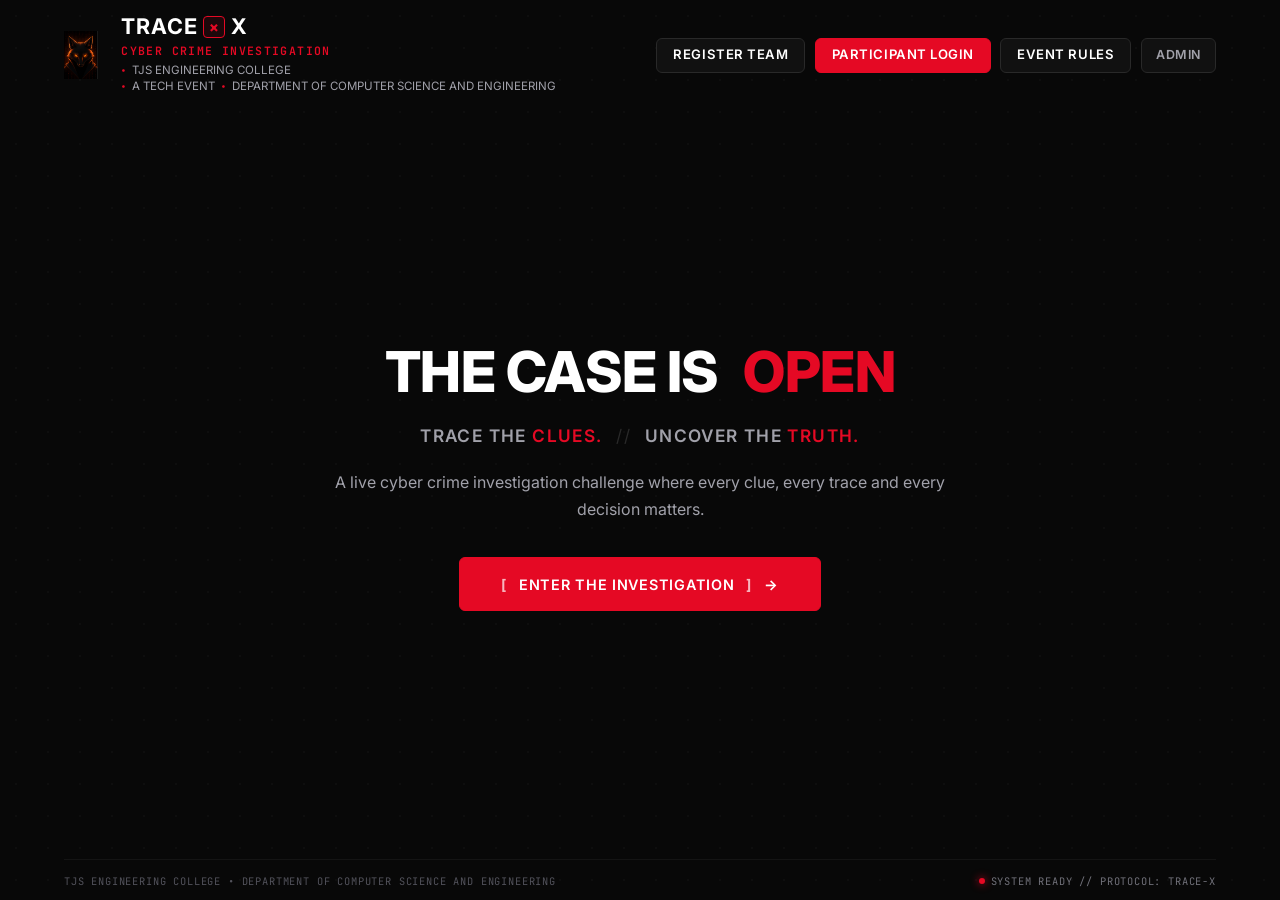
==== commit 07a674e5: "Update Trace website and fix application functionality" ====
--- a/index.html
+++ b/index.html
@@ -242,151 +242,6 @@
             </div>
 
           </section>
-
-          <!-- RIGHT-SIDE DIGITAL FORENSICS VISUAL (DECORATIVE) -->
-          <aside class="hero-forensics-visual" aria-hidden="true" role="presentation">
-            <div class="forensic-hud-frame">
-              <!-- Corner brackets -->
-              <span class="hud-bracket hud-bracket-tl"></span>
-              <span class="hud-bracket hud-bracket-tr"></span>
-              <span class="hud-bracket hud-bracket-bl"></span>
-              <span class="hud-bracket hud-bracket-br"></span>
-
-              <!-- Corner HUD details -->
-              <span class="hud-meta-label hud-meta-tl">+ 00.12° N // FORENSIC</span>
-              <span class="hud-meta-label hud-meta-tr">SYS.LEVEL 07</span>
-              <span class="hud-meta-label hud-meta-bl">BIOMETRIC SCAN</span>
-              <span class="hud-meta-label hud-meta-br">X-TRACE // 0x4F</span>
-
-              <!-- Moving Laser Scanning Beam -->
-              <div class="forensic-scanner-beam"></div>
-
-              <!-- Vector HUD & Fingerprint Graphic -->
-              <svg class="forensic-hud-svg" viewBox="0 0 420 430" fill="none" xmlns="http://www.w3.org/2000/svg">
-                <!-- Circular Target Reticles -->
-                <circle class="reticle-outer" cx="210" cy="215" r="185" />
-                <circle class="reticle-mid" cx="210" cy="215" r="150" />
-                <circle class="reticle-inner" cx="210" cy="215" r="115" />
-
-                <!-- Reticle Axes -->
-                <line class="reticle-axis" x1="210" y1="20" x2="210" y2="60" />
-                <line class="reticle-axis" x1="210" y1="370" x2="210" y2="410" />
-                <line class="reticle-axis" x1="15" y1="215" x2="55" y2="215" />
-                <line class="reticle-axis" x1="365" y1="215" x2="405" y2="215" />
-
-                <!-- Coordinate text markers -->
-                <text x="210" y="16" class="hud-axis-text">000° // NOR</text>
-                <text x="408" y="218" class="hud-axis-text">090°</text>
-                <text x="210" y="424" class="hud-axis-text">180° // SOU</text>
-                <text x="12" y="218" class="hud-axis-text">270°</text>
-
-                <!-- Center Crosshair Accent -->
-                <circle cx="210" cy="215" r="3" fill="rgba(229,9,36,0.3)" />
-
-                <!-- Intricate Biometric Fingerprint Ridges -->
-                <g class="fp-ridges-group">
-                  <path class="fp-ridge fp-core" d="M 205 224 C 200 210 216 208 217 222 C 216 232 207 238 203 248" />
-                  <path class="fp-ridge" d="M 199 228 C 192 204 224 202 225 224 C 224 242 209 250 202 262" />
-                  <path class="fp-ridge fp-white" d="M 193 232 C 184 196 232 194 233 228 C 232 250 212 262 201 274" />
-                  <path class="fp-ridge" d="M 187 236 C 176 188 240 186 241 230 C 240 258 217 274 200 286" />
-                  <path class="fp-ridge" d="M 173.9 249.6 C 168.9 188.6 194.0 161.2 210.0 167.0 C 226.0 161.2 251.1 188.6 245.7 251.0" />
-                  <path class="fp-ridge" d="M 167.2 258.3 C 161.4 183.1 191.1 150.0 212.7 157.0 C 228.9 150.0 258.6 183.1 252.3 259.9" />
-                  <path class="fp-ridge" d="M 160.6 264.4 C 153.8 177.6 186.2 138.8 205.2 147.0" />
-                  <path class="fp-ridge fp-white" d="M 214.0 147.0 C 233.8 138.8 266.2 177.6 258.9 266.4" />
-                  <path class="fp-ridge fp-white" d="M 153.9 273.0 C 146.3 172.1 183.3 127.6 213.9 137.0" />
-                  <path class="fp-ridge" d="M 226.0 140.0 C 240.7 127.6 273.7 172.1 265.5 275.4" />
-                  <path class="fp-ridge fp-glow" d="M 147.3 281.8 C 138.7 166.6 180.4 116.4 207.2 127.0 C 239.6 116.4 281.3 166.6 272.0 284.4" />
-                  <path class="fp-ridge" d="M 140.6 290.5 C 131.2 161.1 177.5 105.2 210.0 117.0 C 242.5 105.2 288.8 161.1 278.6 293.4" />
-                  <path class="fp-ridge" d="M 134.0 299.2 C 123.6 155.6 174.5 94.0 213.7 107.0 C 245.5 94.0 296.4 155.6 285.2 302.4" />
-                  <path class="fp-ridge" d="M 127.3 308.0 C 116.0 150.1 171.6 82.8 198.0 97.0" />
-                  <path class="fp-ridge fp-white" d="M 210.0 97.0 C 248.4 82.8 304.0 150.1 291.8 311.4" />
-                  <path class="fp-ridge" d="M 120.7 316.7 C 108.5 144.6 168.7 71.6 211.7 87.0 C 251.3 71.6 311.5 144.6 298.4 320.3" />
-                  <path class="fp-ridge fp-white" d="M 114.0 325.4 C 100.9 139.1 165.8 60.4 214.0 77.0" />
-                  <path class="fp-ridge" d="M 226.0 80.0 C 254.2 60.4 319.1 139.1 304.9 329.3" />
-                  <path class="fp-ridge fp-glow" d="M 107.4 334.2 C 93.4 133.6 162.8 49.2 206.6 67.0 C 257.2 49.2 326.6 133.6 311.5 338.3" />
-                  <path class="fp-ridge" d="M 100.7 342.9 C 85.8 128.1 159.9 38.0 210.0 57.0 C 260.1 38.0 334.2 128.1 318.1 347.3" />
-                  <path class="fp-ridge" d="M 94.1 351.6 C 78.2 122.6 157.0 26.8 197.8 47.0" />
-                  <path class="fp-ridge fp-white" d="M 210.0 47.0 C 263.0 26.8 341.8 122.6 324.7 356.3" />
-                  <path class="fp-ridge" d="M 87.4 360.4 C 70.7 117.1 154.1 15.6 213.6 37.0 C 266.0 15.6 349.3 117.1 331.3 365.3" />
-                  <path class="fp-ridge fp-white" d="M 80.8 369.1 C 63.1 111.6 151.1 4.4 214.0 27.0" />
-                  <path class="fp-ridge" d="M 226.0 30.0 C 268.9 4.4 356.9 111.6 337.8 374.2" />
-                  <path class="fp-ridge" d="M 74.1 377.8 C 55.6 106.1 148.2 -6.8 206.5 17.0 C 271.8 -6.8 364.4 106.1 344.4 383.2" />
-                  <path class="fp-ridge" d="M 148 275 C 160 284 175 292 190 302" />
-                  <path class="fp-ridge" d="M 138 290 C 154 300 170 310 188 324" />
-                  <path class="fp-ridge" d="M 128 305 C 146 316 166 328 186 344" />
-                  <path class="fp-ridge" d="M 118 320 C 140 332 162 346 184 364" />
-                  <path class="fp-ridge" d="M 272 278 C 258 286 244 294 228 304" />
-                  <path class="fp-ridge" d="M 280 294 C 264 304 248 314 230 326" />
-                  <path class="fp-ridge" d="M 288 308 C 270 320 250 332 230 346" />
-                  <path class="fp-ridge" d="M 296 324 C 276 336 254 350 232 366" />
-                  <path class="fp-ridge" d="M 172 368 C 196 378 224 378 248 368" />
-                  <path class="fp-ridge" d="M 160 382 C 195 394 225 394 260 382" />
-                </g>
-
-                <!-- Evidence Node 01 (Upper Left Minutia) -->
-                <g class="evidence-node-group">
-                  <polyline class="evidence-line" points="152,162 108,125 48,125" />
-                  <circle class="evidence-node-ring" cx="152" cy="162" r="7" />
-                  <circle class="evidence-node-dot" cx="152" cy="162" r="2.5" />
-                  <rect class="evidence-tag-bg" x="42" y="112" width="68" height="15" rx="2" />
-                  <text class="evidence-tag-text" x="48" y="123">NODE // 01</text>
-                </g>
-
-                <!-- Evidence Node 02 (Upper Right Bifurcation) -->
-                <g class="evidence-node-group">
-                  <polyline class="evidence-line" points="268,178 316,145 376,145" />
-                  <circle class="evidence-node-ring" cx="268" cy="178" r="7" />
-                  <circle class="evidence-node-dot" cx="268" cy="178" r="2.5" />
-                  <rect class="evidence-tag-bg" x="312" y="132" width="66" height="15" rx="2" />
-                  <text class="evidence-tag-text" x="318" y="143">BIFURC // 02</text>
-                </g>
-
-                <!-- Evidence Node 03 (Lower Left Delta) -->
-                <g class="evidence-node-group">
-                  <polyline class="evidence-line" points="145,275 102,305 44,305" />
-                  <circle class="evidence-node-ring" cx="145" cy="275" r="7" />
-                  <circle class="evidence-node-dot" cx="145" cy="275" r="2.5" />
-                  <rect class="evidence-tag-bg" x="44" y="292" width="62" height="15" rx="2" />
-                  <text class="evidence-tag-text" x="50" y="303">DELTA // 03</text>
-                </g>
-
-                <!-- Evidence Node 04 (Lower Right Match) -->
-                <g class="evidence-node-group">
-                  <polyline class="evidence-line" points="275,290 322,320 376,320" />
-                  <circle class="evidence-node-ring" cx="275" cy="290" r="7" />
-                  <circle class="evidence-node-dot" cx="275" cy="290" r="2.5" />
-                  <rect class="evidence-tag-bg" x="316" y="307" width="62" height="15" rx="2" />
-                  <text class="evidence-tag-text" x="322" y="318">MATCH // 99%</text>
-                </g>
-              </svg>
-            </div>
-
-            <!-- Small Technical Telemetry Panel -->
-            <div class="forensic-tech-card">
-              <div class="tech-card-header">
-                <div class="tech-card-status">
-                  <span class="status-pulse-dot" aria-hidden="true"></span>
-                  <span class="status-title">TRACE STATUS: ACTIVE</span>
-                </div>
-                <span class="tech-card-code">SEC.07 // FORENSIC</span>
-              </div>
-              <div class="tech-card-grid">
-                <div class="tech-metric">
-                  <span class="metric-label">DIGITAL FORENSICS</span>
-                  <span class="metric-value">ANALYSIS RUNNING</span>
-                </div>
-                <div class="tech-metric">
-                  <span class="metric-label">EVIDENCE DETECTED</span>
-                  <span class="metric-value metric-alert">99.4% BIOMETRIC</span>
-                </div>
-                <div class="tech-metric">
-                  <span class="metric-label">SIGNAL ANALYSIS</span>
-                  <span class="metric-value">INTEGRITY VERIFIED</span>
-                </div>
-              </div>
-            </div>
-
-          </aside>
 
         </div>
       </div>
--- a/assets/css/style.css
+++ b/assets/css/style.css
@@ -375,43 +375,47 @@
 }
 
 /* --------------------------------------------------------------------------
-   6. MAIN HERO SECTION (SPLIT BALANCED LAYOUT)
+   6. MAIN HERO SECTION (CENTERED & BALANCED LAYOUT)
    -------------------------------------------------------------------------- */
 .hero-wrapper {
   flex: 1;
   display: flex;
   align-items: center;
   justify-content: center;
-  padding-top: clamp(0.75rem, 1.8vh, 1.8rem);
-  padding-bottom: clamp(1rem, 2.2vh, 2rem);
+  padding-top: clamp(1.25rem, 3vh, 3rem);
+  padding-bottom: clamp(1.5rem, 3.5vh, 3.5rem);
+  width: 100%;
 }
 
 .hero-layout-grid {
-  display: grid;
-  grid-template-columns: minmax(0, 1.18fr) minmax(0, 0.82fr);
-  align-items: center;
-  gap: clamp(2rem, 3.8vw, 4.2rem);
+  display: flex;
+  flex-direction: column;
+  align-items: center;
+  justify-content: center;
   width: 100%;
+  margin: 0 auto;
 }
 
 .hero-content {
   display: flex;
   flex-direction: column;
-  align-items: flex-start;
-  text-align: left;
+  align-items: center;
+  text-align: center;
   width: 100%;
-  max-width: 680px;
+  max-width: 820px;
+  margin: 0 auto;
 }
 
 /* MAIN HEADING: THE CASE IS OPEN */
 .hero-main-heading {
   font-family: var(--font-heading);
-  font-size: clamp(2rem, 3.8vw, 3rem);
+  font-size: clamp(2.2rem, 4.4vw, 3.8rem);
   font-weight: 800;
-  letter-spacing: -0.02em;
+  letter-spacing: -0.01em;
   line-height: 1.15;
   text-transform: uppercase;
-  margin-bottom: 0.85rem;
+  margin-bottom: 1.1rem;
+  text-align: center;
 }
 
 .heading-white {
@@ -422,7 +426,7 @@
 /* Clean Crimson red accent for OPEN without glowing filter */
 .heading-open {
   display: inline-block;
-  margin-left: 0.2em;
+  margin-left: 0.25em;
   color: var(--color-crimson);
   background: none;
   -webkit-text-fill-color: initial;
@@ -432,18 +436,19 @@
 /* SUBHEADING: TRACE THE CLUES. // UNCOVER THE TRUTH. */
 .hero-subheading {
   font-family: var(--font-heading);
-  font-size: 0.95rem;
+  font-size: clamp(0.9rem, 1.35vw, 1.12rem);
   font-weight: 600;
   letter-spacing: 0.08em;
-  line-height: 1.4;
+  line-height: 1.45;
   color: var(--color-text-secondary);
   text-transform: uppercase;
-  margin-bottom: 1rem;
-  display: flex;
-  align-items: center;
-  justify-content: flex-start;
+  margin-bottom: 1.35rem;
+  display: flex;
+  align-items: center;
+  justify-content: center;
   flex-wrap: wrap;
-  gap: 0.35em;
+  gap: 0.45em;
+  text-align: center;
 }
 
 .highlight-amber,
@@ -455,23 +460,27 @@
 .subheading-divider {
   color: var(--border-subtle);
   font-weight: 400;
-  margin: 0 0.3em;
+  margin: 0 0.35em;
 }
 
 /* DESCRIPTION */
 .hero-description {
   font-family: var(--font-body);
-  font-size: 1rem;
+  font-size: clamp(1rem, 1.25vw, 1.125rem);
   font-weight: 400;
-  line-height: 1.6;
+  line-height: 1.65;
   color: var(--color-text-secondary);
-  max-width: 520px;
-  margin-bottom: 1.8rem;
+  max-width: 620px;
+  margin-bottom: 2.2rem;
+  margin-left: auto;
+  margin-right: auto;
+  text-align: center;
 }
 
 .hero-action-group {
   display: flex;
-  justify-content: flex-start;
+  justify-content: center;
+  align-items: center;
   width: 100%;
 }
 
@@ -480,16 +489,16 @@
   display: inline-flex;
   align-items: center;
   justify-content: center;
-  gap: 0.65rem;
+  gap: 0.75rem;
   background-color: var(--color-crimson);
   border: 1px solid var(--color-crimson);
   color: #FFFFFF;
   font-family: var(--font-heading);
-  font-size: 0.95rem;
+  font-size: clamp(0.9rem, 1.1vw, 1.05rem);
   font-weight: 600;
-  letter-spacing: 0.04em;
-  text-transform: uppercase;
-  padding: 0.85rem 2rem;
+  letter-spacing: 0.05em;
+  text-transform: uppercase;
+  padding: 0.95rem 2.6rem;
   border-radius: 6px;
   box-shadow: none;
   cursor: pointer;
@@ -519,89 +528,6 @@
 
 .btn-enter-investigation:hover .btn-arrow {
   transform: translateX(4px);
-}
-
-/* --------------------------------------------------------------------------
-   6B. RIGHT-SIDE MINIMALIST BIOMETRIC VISUAL
-   -------------------------------------------------------------------------- */
-.hero-forensics-visual {
-  position: relative;
-  width: 100%;
-  max-width: 330px;
-  margin-left: auto;
-  margin-right: 0;
-  display: flex;
-  flex-direction: column;
-  align-items: center;
-  justify-content: center;
-  user-select: none;
-}
-
-.forensic-hud-frame {
-  position: relative;
-  width: 100%;
-  aspect-ratio: 1 / 1;
-  background: var(--bg-surface);
-  border: 1px solid var(--border-subtle);
-  border-radius: 8px;
-  box-shadow: none;
-  overflow: hidden;
-  display: flex;
-  align-items: center;
-  justify-content: center;
-}
-
-/* Hide busy HUD decorations */
-.hud-bracket,
-.hud-meta-label,
-.forensic-scanner-beam,
-.forensic-tech-card,
-.reticle-axis,
-.hud-axis-text,
-.evidence-node-group {
-  display: none !important;
-}
-
-/* Clean SVG Reticle */
-.forensic-hud-svg {
-  width: 88%;
-  height: 88%;
-  display: block;
-}
-
-.reticle-outer {
-  stroke: rgba(255, 255, 255, 0.08);
-  stroke-width: 1;
-}
-
-.reticle-mid {
-  stroke: rgba(255, 255, 255, 0.05);
-  stroke-width: 1;
-}
-
-.reticle-inner {
-  stroke: rgba(229, 9, 36, 0.15);
-  stroke-width: 1;
-}
-
-/* Fingerprint Ridges: Clean & Minimal */
-.fp-ridge {
-  fill: none;
-  stroke: rgba(255, 255, 255, 0.35);
-  stroke-width: 1.8;
-  stroke-linecap: round;
-  stroke-linejoin: round;
-}
-
-.fp-ridge.fp-white {
-  stroke: rgba(255, 255, 255, 0.7);
-  stroke-width: 2;
-}
-
-.fp-ridge.fp-glow,
-.fp-ridge.fp-core {
-  stroke: var(--color-crimson);
-  stroke-width: 2.2;
 }
 
 /* --------------------------------------------------------------------------
@@ -651,34 +577,8 @@
     gap: 1.25rem;
   }
 
-  .hero-layout-grid {
-    grid-template-columns: 1fr;
-    gap: 2.5rem;
-  }
-
   .hero-content {
-    align-items: center;
-    text-align: center;
-    max-width: 760px;
-    margin: 0 auto;
-  }
-
-  .hero-subheading {
-    justify-content: center;
-  }
-
-  .hero-description {
-    margin-left: auto;
-    margin-right: auto;
-  }
-
-  .hero-action-group {
-    justify-content: center;
-  }
-
-  .hero-forensics-visual {
-    max-width: clamp(300px, 45vw, 360px);
-    margin: 0 auto;
+    max-width: 720px;
   }
 }
 
@@ -750,30 +650,19 @@
   }
 
   .hero-main-heading {
-    font-size: 2.35rem;
+    font-size: 2.15rem;
+  }
+
+  .hero-description {
+    font-size: 0.95rem;
+    margin-bottom: 1.8rem;
   }
 
   .btn-enter-investigation {
     width: 100%;
+    max-width: 340px;
     padding: 0.95rem 1.25rem;
     font-size: 0.9rem;
-  }
-
-  .hero-forensics-visual {
-    max-width: 320px;
-  }
-
-  .forensic-hud-frame {
-    border-radius: 8px;
-  }
-
-  .forensic-tech-card {
-    padding: 10px 12px;
-  }
-
-  .tech-card-grid {
-    grid-template-columns: 1fr;
-    gap: 8px;
   }
 
   .footer-inner-minimal {
@@ -801,11 +690,7 @@
     transform: none !important;
   }
 
-  .forensic-scanner-beam,
-  .reticle-outer,
-  .evidence-node-ring,
-  .status-pulse-dot,
-  .hero-forensics-visual {
+  .status-pulse-dot {
     animation: none !important;
   }
 }
@@ -6099,6 +5984,12 @@
   display: block;
 }
 
+#view-homepage.trace-view-active {
+  display: flex;
+  flex-direction: column;
+  flex: 1;
+}
+
 /* Investigation View Active: Strict isolation of investigation workstation */
 body.investigation-active .site-header,
 body.investigation-active #view-homepage,
@@ -6142,7 +6033,9 @@
 
 /* Homepage view active state */
 body.homepage-active #view-homepage {
-  display: block !important;
+  display: flex !important;
+  flex-direction: column;
+  flex: 1;
 }
 
 body.homepage-active #view-case-selection,
